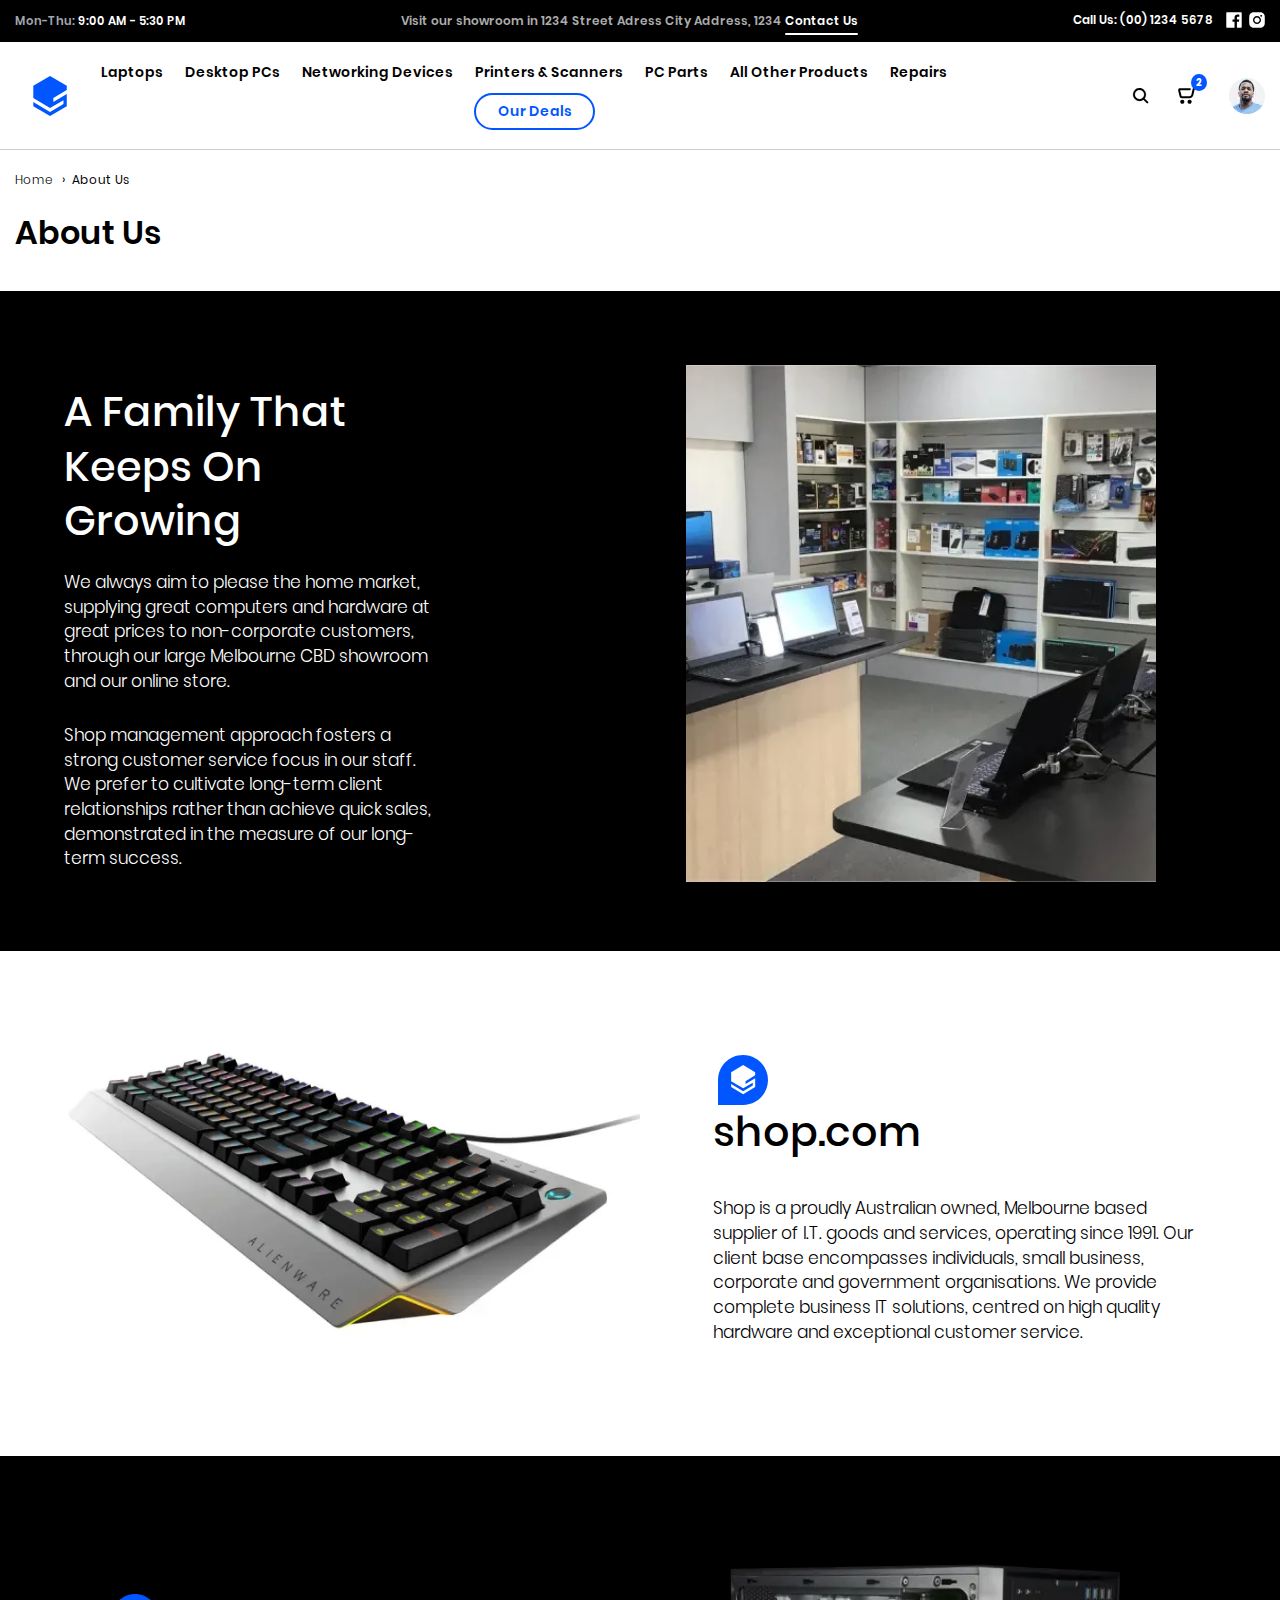
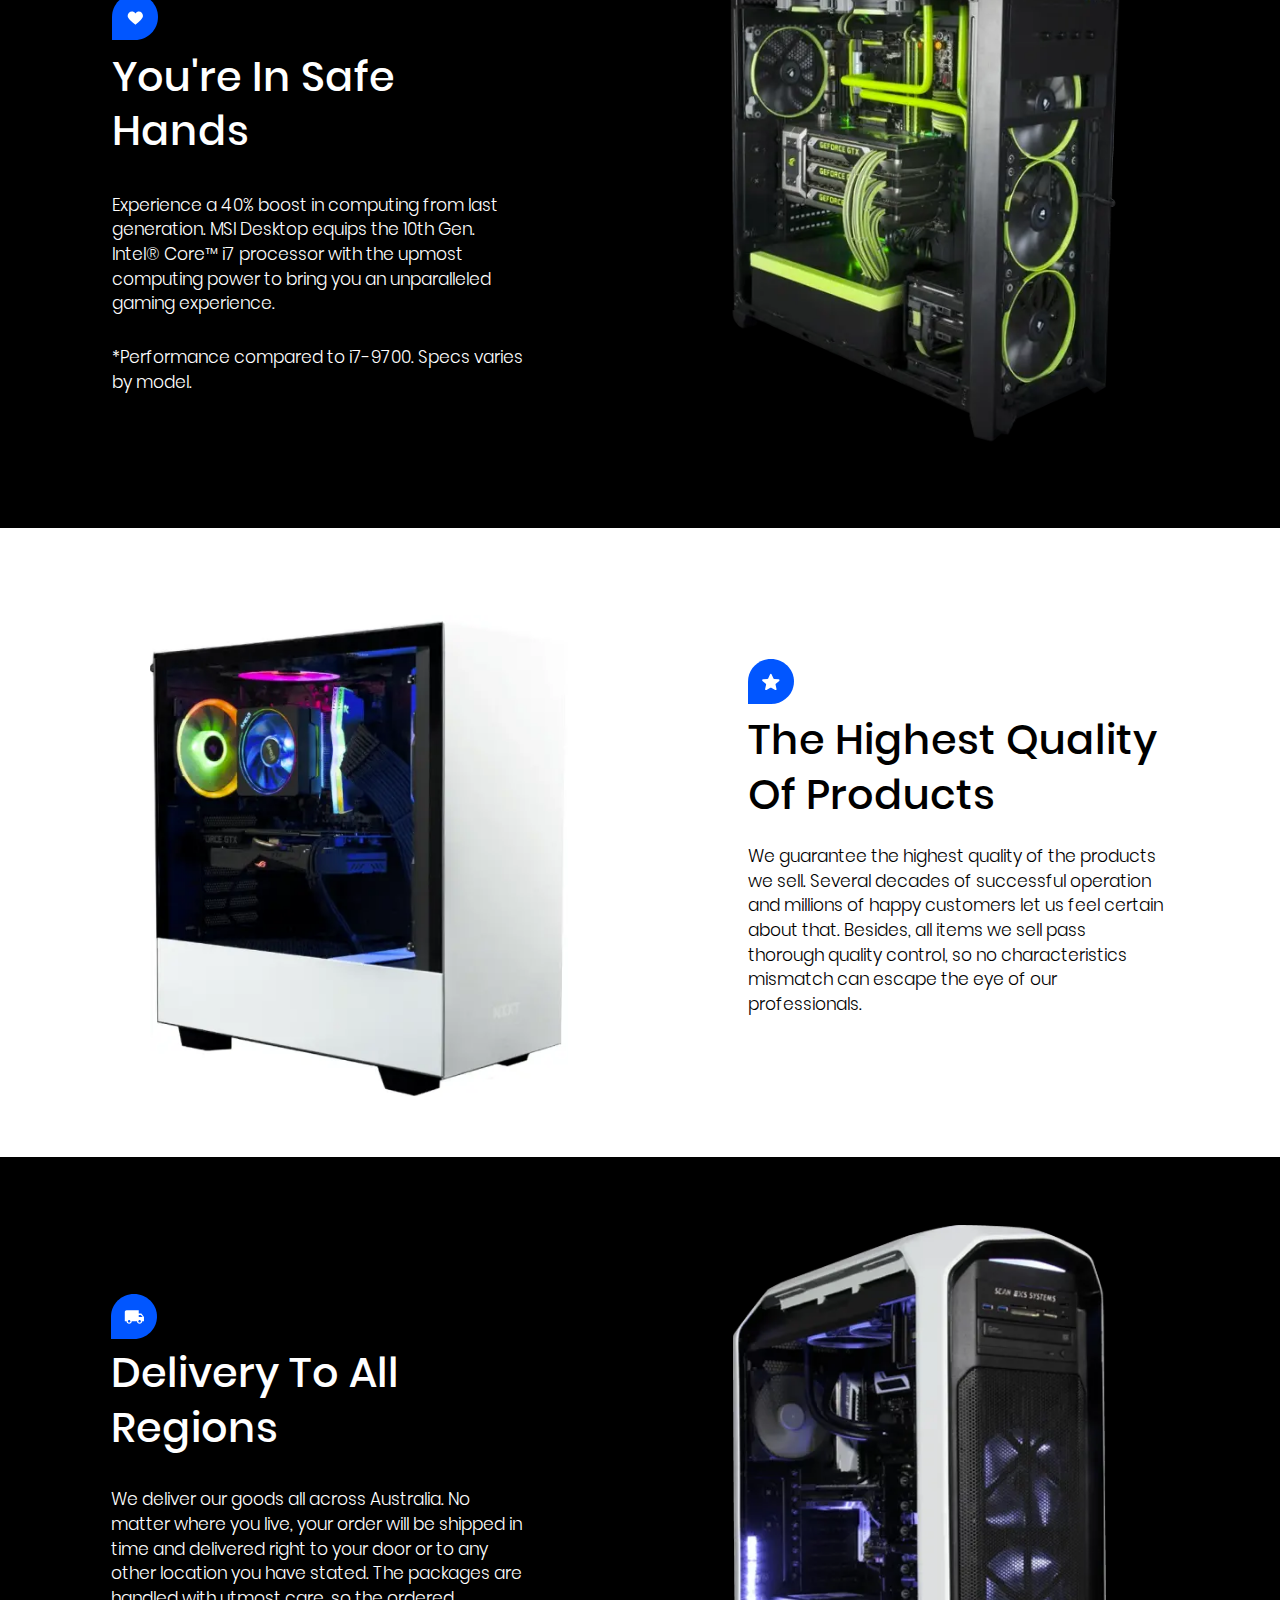
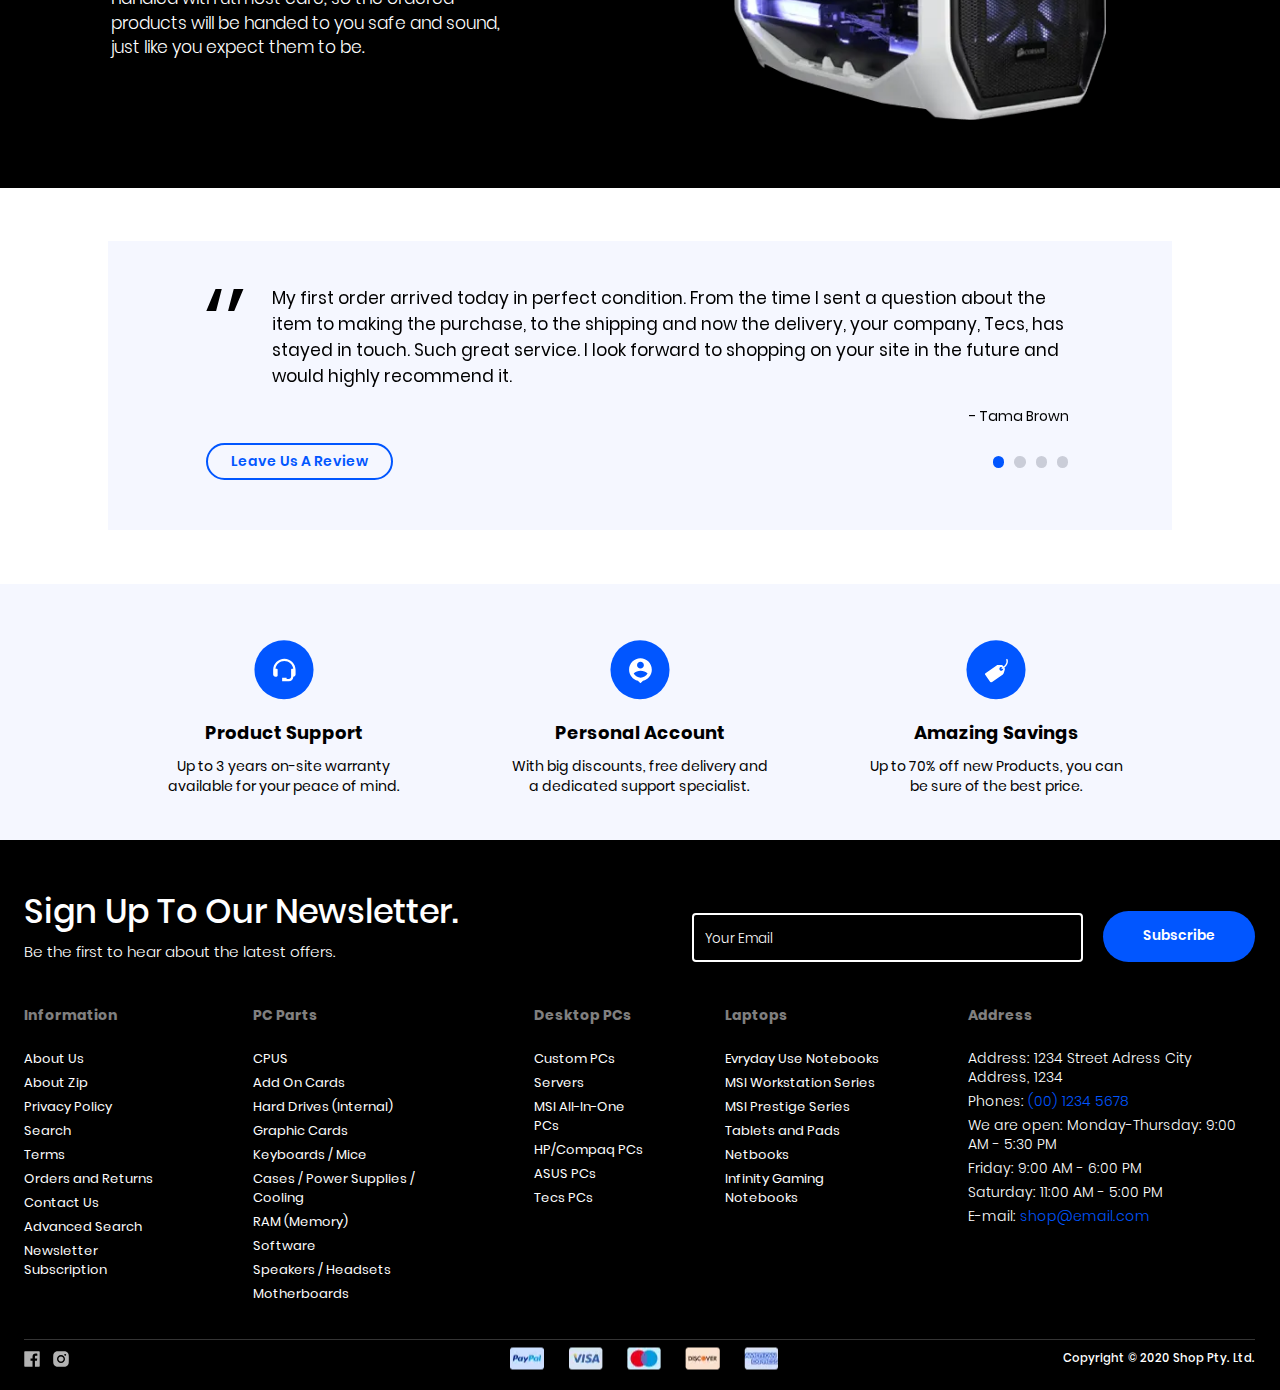
==== home.html @ ff30b376 "Add files via upload" ====
<!DOCTYPE html>
<html lang="ru">

<head>
	<title>Главная</title>
	<meta charset="UTF-8">
	<meta name="format-detection" content="telephone=no">
	<!-- <style>body{opacity: 0;}</style> -->
	<link rel="stylesheet" href="css/style.min.css?_v=20220208230610">
	<link rel="shortcut icon" href="favicon.ico">
	<!-- <meta name="robots" content="noindex, nofollow"> -->
	<meta name="viewport" content="width=device-width, initial-scale=1.0">
</head>

<body>
	<div class="wrapper">
		<header class="header">
			<div class="header__contacts-row row-contacts">
				<div class="row-contacts__container">
					<div class="row-contacts__logo-tablet">
						<a href="#" class="logo-icon-tablet"><img src="img/header/logo-tablet.svg" alt="logo"></a>
					</div>
					<div class="row-contacts__content">
						<div class="working-days-block">
							<div data-spollers class="spollers">
								<div class="spollers__item">
									<button type="button" data-spoller class="spollers__title"><span class="header-days">Mon-Thu:</span>
										9:00
										AM - 5:30 PM
									</button>
									<div class="spollers__body body-spoller">
										<div class="body-spoller__days days-spoller">
											<div class="days-spoller__icon">
												<img src="img/header/clock.svg" alt="clock">
											</div>
											<div class="days-spoller__body body-days">
												<div class="body-days__title">We are open:</div>
												<div class="body-days__text"><span class="spoller-days">Mon-Thu:</span>
													9:00 AM - 5:30 PM</div>
												<div class="body-days__text"><span class="spoller-days">Fr:</span>
													9:00 AM - 6:00 PM</div>
												<div class="body-days__text"><span class="spoller-days">Sat:</span>
													11:00 AM - 5:00 PM</div>
											</div>
										</div>
										<div class="body-spoller__address address-spoller">
											<div class="address-spoller__icon">
												<img src="img/header/pic-location.svg" alt="pic">
											</div>
											<div class="address-spoller__body">Address: 1234 Street Adress, City
												Address, 1234</div>
										</div>
										<div class="body-spoller__contacts contacts-spoller">
											<div class="contacts-spoller__phones">Phones: <a class="contacts-spoller__link" href="tel:(00) 1234
											5678">(00) 1234 5678</a></div>
											<div class="contacts-spoller__mail">E-mail: <a class="contacts-spoller__link" href="mailto:shop@email.com">shop@email.com</a></div>
										</div>
									</div>
								</div>
							</div>
						</div>
						<div class="address-block">
							<div class="address-block__content">
								Visit our showroom in 1234 Street Adress City Address, 1234 <a href="#" class="address-block__link">Contact Us</a>
							</div>
							<a href="#" class="address-block__tablet">Contact Us</a>
						</div>
						<div class="call-block">
							<div class="call-block__content">
								<div class="call-block__number">Call Us: <a href="tel:(00)
								1234 5678" class="call-block__link">(00)
										1234 5678</a></div>
								<div class="call-block__social header-social-icon">
									<div class="header-social-icon__facebook"><a class="header-social-icon__link" href="#"><img class="header-social-icon__icon" src="img/header/facebook.svg" alt="facebook"></a>
									</div>
									<div class="header-social-icon__instagram">
										<a class="header-social-icon__link" href="#"><img class="header-social-icon__icon" src="img/header/instagram.svg" alt="instagram">
										</a>
									</div>
								</div>
							</div>
						</div>
					</div>
				</div>
			</div>

			<!-- nav-row -->
			<div class="header__nav-row row-nav">
				<div class="row-nav__container">
					<div class="row-nav__logo-pc">
						<a href="#" class="logo-icon-pc"><img src="img/header/logo.svg" alt="logo"></a>
					</div>
					<div class="header__menu menu">
						<button type="button" class="menu__icon icon-menu"><span></span></button>
						<nav class="menu__body">
							<div class="menu__logo">
								<img src="img/header/logo-open-burger.svg" alt="logo open">
							</div>
							<ul class="menu__list">
								<li class="menu__item"><a href="#" class="menu__link">Laptops</a></li>
								<li class="menu__item"><a href="#" class="menu__link">Desktop PCs</a></li>
								<li class="menu__item"><a href="#" class="menu__link">Networking Devices</a></li>
								<li class="menu__item"><a href="#" class="menu__link">Printers & Scanners</a></li>
								<li class="menu__item"><a href="#" class="menu__link">PC Parts</a></li>
								<li class="menu__item"><a href="#" class="menu__link">All Other Products</a></li>
								<li class="menu__item"><a href="#" class="menu__link">Repairs</a></li>
								<li class="menu__item"><button class="burger-button">Our Deals</button></li>
							</ul>
						</nav>
					</div>
					<div class="row-nav__nav-block-pc">
						<ul class="row-nav__list">
							<li class="row-nav__item"><a href="#" class="row-nav__link">Laptops</a></li>
							<li class="row-nav__item"><a href="#" class="row-nav__link">Desktop PCs</a></li>
							<li class="row-nav__item"><a href="#" class="row-nav__link">Networking
									Devices</a></li>
							<li class="row-nav__item"><a href="#" class="row-nav__link">Printers &
									Scanners</a></li>
							<li class="row-nav__item"><a href="#" class="row-nav__link">PC Parts
								</a></li>
							<li class="row-nav__item"><a href="#" class="row-nav__link">All Other
									Products</a></li>
							<li class="row-nav__item"><a href="#" class="row-nav__link">Repairs</a></li>
							<li class="row-nav__item"><button class="row-nav__button">Our Deals</button></li>
						</ul>
					</div>
					<div class="row-nav__search-block header-search">
						<div class="header-search__field">
							<div class="header-search__wrapper">
								<input type="text" class="header-search__input" id="header-input" placeholder="Search here">
								<label for="header-input" class="header-search__icon">
									<img src="img/header/search-icon.svg" alt="search-icon">
								</label>
							</div>
						</div>
						<div class="header-search__basket basket">
							<a href="#" class="basket__image-pc">
								<img class="basket__icon-pc" src="img/header/basket-icon.svg" alt="basket">
								<div class="basket__round-pc">2</div>
							</a>
							<a href="#" class="basket__image-tablet">
								<img class="basket__icon-tablet" src="img/header/basket-icon-tablet.svg" alt="basket">
								<div class="basket__round-tablet">2</div>
							</a>
						</div>
						<div class="row-nav__avatar-pc">
							<a href="#"><picture><source srcset="img/header/avatar.webp"type="image/webp"><img src="img/header/avatar.png" alt="avatar"></picture></a>
						</div>
					</div>
					<div class="row-nav__avatar-tablet">
						<a href="#"><img src="img/header/avatar-tablet.svg" alt="avatar"></a>
					</div>
				</div>
			</div>
		</header>
		<div class="about-us">
			<div class="about-us__container">
				<div class="about-us__content">
					<div class="about-us__subtitle subtitle-about-us">
						<a href="#" class="subtitle-about-us__home">Home </a>
						<span class="subtitle-about-us__about">About Us</span>
					</div>
					<div class="about-us__title">About Us</div>
				</div>
			</div>
		</div>
		<div class="family">
			<div class="family__container">
				<div class="family__content">
					<div class="family__text-column text-family">
						<div class="text-family__wrapper">
							<div class="text-family__title title">A Family That Keeps On Growing</div>
							<div class="text-family__text text">We always aim to please the home
								market, supplying great computers and hardware at great prices to
								non-corporate customers, through our large Melbourne CBD showroom and our
								online store.</div>
							<div class="text-family__text text">Shop management approach fosters a
								strong customer service focus in our staff. We prefer to cultivate
								long-term client relationships rather than achieve quick sales,
								demonstrated in the measure of our long-term success.</div>
						</div>
					</div>
					<div class="family__picture-column picture-family">
						<div class="picture-family__wrapper">
							<div class="picture-family__image-ibg">
								<picture><source srcset="img/family/family-image.webp"type="image/webp"><img class="picture-family__img-pc" src="img/family/family-image.jpg" alt="image"></picture>
								<picture><source srcset="img/family/family-image_375.webp"type="image/webp"><img class="picture-family__img-mobile" src="img/family/family-image_375.jpg" alt="image 375"></picture>
							</div>
						</div>
					</div>
				</div>
			</div>
		</div>
		<div class="shop">
			<div class="shop__container">
				<div class="shop__content">
					<div class="shop__picture-column picture-shop">
						<div class="picture-shop__wrapper">
							<div class="picture-shop__image-ibg">
								<picture><source srcset="img/shop/keyboard-pc.webp"type="image/webp"><img class="picture-shop__img-pc" src="img/shop/keyboard-pc.jpg" alt="keyboard-pc"></picture>
							</div>
						</div>
					</div>
					<!-- shop text -->
					<div class="shop__text-column text-shop">
						<div class="text-shop__wrapper">
							<div class="text-shop__title-block title-block">
								<div class="text-shop__logo">
									<img class="text-shop__icon-logo-pc" src="img/shop/shop-logo-pc.svg" alt="logo-pc">
									<img class="text-shop__icon-logo-768" src="img/shop/shop-logo-768.svg" alt="logo-768">
									<img class="text-shop__icon-logo-375" src="img/shop/shop-logo-375.svg" alt="logo-375">
								</div>
								<div class="text-shop__title title">shop.com</div>
							</div>
							<div class="text-shop__text text">Shop is a proudly Australian owned,
								Melbourne based supplier of I.T. goods and services, operating since 1991.
								Our client base encompasses individuals, small business, corporate and
								government organisations. We provide complete business IT solutions,
								centred on high quality hardware and exceptional customer service.</div>
						</div>
					</div>
				</div>
			</div>
			<div class="hands">
				<div class="hands__container">
					<div class="hands__content">
						<div class="hands__text-column text-hands">
							<div class="text-hands__wrapper">
								<div class="text-hands__title-block title-block">
									<div class="text-hands__logo">
										<img src="img/hands/hands-logo-pc.svg" alt="logo pc">
									</div>
									<div class="text-hands__title title">
										You're In Safe Hands
									</div>
								</div>
								<div class="text-hands__text text">
									<p class="text-hands__item">Experience a 40% boost in computing from last
										generation. MSI Desktop equips the 10th Gen. Intel® Core™ i7 processor
										with the upmost computing
										power to bring you an unparalleled gaming experience.
									</p>
									<p class="text-hands__item">*Performance compared to
										i7-9700. Specs varies
										by model.</p>
								</div>
							</div>
						</div>
						<div class="hands__picture-column picture-hands">
							<div class="picture-hands__wrapper">
								<div class="picture-hands__image-ibg">
									<picture><source srcset="img/hands/hands-image-pc.webp"type="image/webp"><img src="img/hands/hands-image-pc.png" alt="PC"></picture>
								</div>
							</div>
						</div>
					</div>
				</div>
			</div>
			<div class="quality">
				<div class="quality__container">
					<div class="quality__content">
						<!-- quality picture -->
						<div class="quality__picture-column picture-quality">
							<div class="picture-quality__wrapper">
								<div class="picture-quality__image-ibg">
									<picture><source srcset="img/quality/quality-img.webp"type="image/webp"><img class="picture-quality__img-pc" src="img/quality/quality-img.png" alt="quality-pc"></picture>
								</div>
							</div>
						</div>
						<!-- quality text -->
						<div class="quality__text-column text-quality">
							<div class="text-quality__wrapper">
								<div class="text-quality__title-block title-block">
									<div class="text-quality__logo">
										<img src="img/quality/quality-logo.svg" alt="quality logo">
									</div>
									<div class="text-quality__title title">The Highest Quality of Products</div>
								</div>
								<div class="text-quality__text text">We guarantee the highest quality of
									the products we sell. Several decades of successful operation and millions
									of happy customers let us feel certain about that. Besides, all items we
									sell pass thorough quality control, so no characteristics mismatch can
									escape the eye of our professionals.</div>
							</div>
						</div>
					</div>
				</div>
				<div class="delivery">
					<div class="delivery__container">
						<div class="delivery__content">
							<div class="delivery__text-column text-delivery">
								<div class="text-delivery__wrapper">
									<div class="text-delivery__title-block title-block">
										<div class="text-delivery__logo">
											<img src="img/delivery/delivery-logo.svg" alt="delivery logo">
										</div>
										<div class="text-delivery__title title">
											Delivery to All Regions
										</div>
									</div>
									<div class="text-delivery__text text">
										<p class="text-delivery__item">We deliver our goods all across Australia.
											No matter where you live, your order will be shipped in time and
											delivered right to your door or to any other location you have stated.
											The packages are handled with utmost care, so the ordered products will
											be handed to you safe and sound, just like you expect them to be.
										</p>
									</div>
								</div>
							</div>
							<div class="delivery__picture-column picture-delivery">
								<div class="picture-delivery__wrapper">
									<div class="picture-delivery__image-ibg">
										<picture><source srcset="img/delivery/delivery-img.webp"type="image/webp"><img src="img/delivery/delivery-img.png" alt="delivery img"></picture>
									</div>
								</div>
							</div>
						</div>
					</div>
				</div>
				<div class="slider-block">
					<div class="slider-block__container">
						<div class="slider-block__content">
							<div class="slider-block__slider">
								<div class="slider-block__swiper">
									<div class="slider-block__slide slide-item">
										<div class="slide-item__text">My first order arrived
											today in perfect condition. From the time I sent a question about the
											item to making the purchase, to the shipping and now the delivery, your
											company, Tecs, has stayed in touch. Such great service. I look forward to
											shopping on your site in the future and would highly recommend it.</div>
										<div class="slide-item__author">- Tama Brown</div>
									</div>
									<div class="slider-block__slide slide-item">
										<div class="slide-item__text">My first order arrived
											today in perfect condition. From the time I sent a question about the
											item to making the purchase, to the shipping and now the delivery, your
											company, Tecs, has stayed in touch. Such great service. I look forward to
											shopping on your site in the future and would highly recommend it.</div>
										<div class="slide-item__author">- Tom Sawyer</div>
									</div>
									<div class="slider-block__slide slide-item">
										<div class="slide-item__text">My first order arrived
											today in perfect condition. From the time I sent a question about the
											item to making the purchase, to the shipping and now the delivery, your
											company, Tecs, has stayed in touch. Such great service. I look forward to
											shopping on your site in the future and would highly recommend it.</div>
										<div class="slide-item__author">- Arnold Schwarzenegger</div>
									</div>
									<div class="slider-block__slide slide-item">
										<div class="slide-item__text">My first order arrived
											today in perfect condition. From the time I sent a question about the
											item to making the purchase, to the shipping and now the delivery, your
											company, Tecs, has stayed in touch. Such great service. I look forward to
											shopping on your site in the future and would highly recommend it.</div>
										<div class="slide-item__author">- Thomas Angelo</div>
									</div>
								</div>
							</div>
							<div class="slider-block__footer footer-slider">
								<div class="footer-slider__button">
									<button class="footer-slider__link">Leave Us A Review</button>
								</div>
								<div class="footer-slider__navigation navigation-slider"></div>
							</div>
						</div>
					</div>
				</div>
				<div class="services">
					<div class="services__container">
						<div class="services__wrapper">
							<div class="services__content card-services">
								<div class="card-services__item item-card">
									<div class="item-card__icon icon-card">
										<img class="icon-card__item" src="img/services/support.svg" alt="Support Icon">
									</div>
									<div class="item-card__title">Product Support</div>
									<div class="item-card__text">Up to 3 years on-site warranty available for
										your peace of mind.</div>
								</div>
								<div class="card-services__item item-card">
									<div class="item-card__icon icon-card">
										<img class="icon-card__item" src="img/services/account.svg" alt="Account Icon">
									</div>
									<div class="item-card__title">Personal Account</div>
									<div class="item-card__text">With big discounts, free delivery and a
										dedicated support specialist.</div>
								</div>
								<div class="card-services__item item-card">
									<div class="item-card__icon icon-card">
										<img class="icon-card__item" src="img/services/saving.svg" alt="Saving Icon">
									</div>
									<div class="item-card__title">Amazing Savings</div>
									<div class="item-card__text">Up to 70% off new Products, you can be sure of
										the best price.</div>
								</div>
							</div>
						</div>
					</div>
				</div>
				<main class="page">
				</main>
				<footer class="footer">
					<div class="footer__container">
						<div class="footer__content">

							<!-- footer-title -->
							<div class="footer__title-row title-footer">
								<div class="title-footer__title title-item">
									<div class="title-item__title">Sign Up To Our Newsletter.</div>
									<div class="title-item__subtitle">Be the first to hear about the latest
										offers.</div>
								</div>
								<div class="title-footer__subscribe subscribe-field">
									<div class="subscribe-field__input input-field">
										<input type="email" placeholder="Your Email" required class="input-field__item">
									</div>
									<div class="subscribe-field__button button-field">
										<button class="button-field__item" type="submit">Subscribe</button>
									</div>
								</div>
							</div>

							<!-- footer-menu -->
							<div class="footer__menu-row row-menu">
								<div class="row-menu__desctop">
									<div class="row-menu__item item-menu-footer">
										<div class="item-menu-footer__title">Information</div>
										<div class="item-menu-footer__list footer-menu">
											<ul class="footer-menu__list">
												<li class="footer-menu__item"><a href="#" class="footer-menu__link">About
														Us</a></li>
												<li class="footer-menu__item"><a href="#" class="footer-menu__link">About
														Zip</a></li>
												<li class="footer-menu__item"><a href="#" class="footer-menu__link">Privacy
														Policy</a></li>
												<li class="footer-menu__item"><a href="#" class="footer-menu__link">Search</a></li>
												<li class="footer-menu__item"><a href="#" class="footer-menu__link">Terms</a></li>
												<li class="footer-menu__item"><a href="#" class="footer-menu__link">Orders
														and Returns</a></li>
												<li class="footer-menu__item"><a href="#" class="footer-menu__link">Contact
														Us</a></li>
												<li class="footer-menu__item"><a href="#" class="footer-menu__link">Advanced
														Search</a></li>
												<li class="footer-menu__item"><a href="#" class="footer-menu__link">Newsletter
														Subscription</a></li>
											</ul>
										</div>
									</div>
								</div>

								<div class="row-menu__desctop">
									<div class="row-menu__item item-menu-footer">
										<div class="item-menu-footer__title">PC Parts</div>
										<div class="item-menu-footer__list footer-menu">
											<ul class="footer-menu__list">
												<li class="footer-menu__item"><a href="#" class="footer-menu__link">CPUS</a></li>
												<li class="footer-menu__item"><a href="#" class="footer-menu__link">Add
														On Cards</a></li>
												<li class="footer-menu__item"><a href="#" class="footer-menu__link">Hard
														Drives (Internal)
													</a></li>
												<li class="footer-menu__item"><a href="#" class="footer-menu__link">Graphic
														Cards</a></li>
												<li class="footer-menu__item"><a href="#" class="footer-menu__link">Keyboards
														/ Mice</a></li>
												<li class="footer-menu__item"><a href="#" class="footer-menu__link">Cases
														/ Power Supplies / Cooling</a></li>
												<li class="footer-menu__item"><a href="#" class="footer-menu__link">RAM
														(Memory)
													</a></li>
												<li class="footer-menu__item"><a href="#" class="footer-menu__link">Software</a></li>
												<li class="footer-menu__item"><a href="#" class="footer-menu__link">Speakers
														/ Headsets</a></li>
												<li class="footer-menu__item"><a href="#" class="footer-menu__link">Motherboards</a></li>
											</ul>
										</div>
									</div>
								</div>

								<div class="row-menu__desctop">
									<div class="row-menu__item item-menu-footer">
										<div class="item-menu-footer__title">Desktop PCs</div>
										<div class="item-menu-footer__list footer-menu">
											<ul class="footer-menu__list">
												<li class="footer-menu__item"><a href="#" class="footer-menu__link">Custom
														PCs</a></li>
												<li class="footer-menu__item"><a href="#" class="footer-menu__link">Servers</a></li>
												<li class="footer-menu__item"><a href="#" class="footer-menu__link">MSI
														All-In-One PCs
													</a></li>
												<li class="footer-menu__item"><a href="#" class="footer-menu__link">HP/Compaq
														PCs
													</a></li>
												<li class="footer-menu__item"><a href="#" class="footer-menu__link">ASUS
														PCs
													</a></li>
												<li class="footer-menu__item"><a href="#" class="footer-menu__link">Tecs
														PCs</a></li>
											</ul>
										</div>
									</div>
								</div>

								<div class="row-menu__desctop">
									<div class="row-menu__item item-menu-footer">
										<div class="item-menu-footer__title">Laptops
										</div>
										<div class="item-menu-footer__list footer-menu">
											<ul class="footer-menu__list">
												<li class="footer-menu__item"><a href="#" class="footer-menu__link">Evryday
														Use Notebooks
													</a></li>
												<li class="footer-menu__item"><a href="#" class="footer-menu__link">MSI
														Workstation Series
													</a></li>
												<li class="footer-menu__item"><a href="#" class="footer-menu__link">MSI
														Prestige Series
													</a></li>
												<li class="footer-menu__item"><a href="#" class="footer-menu__link">Tablets
														and Pads</a></li>
												<li class="footer-menu__item"><a href="#" class="footer-menu__link">Netbooks</a></li>
												<li class="footer-menu__item"><a href="#" class="footer-menu__link">Infinity
														Gaming Notebooks</a></li>
											</ul>
										</div>
									</div>
								</div>

								<div class="row-menu__desctop">
									<div class="row-menu__item item-menu-footer">
										<div class="item-menu-footer__title">Address</div>
										<div class="item-menu-footer__list footer-menu">
											<ul class="footer-menu__list">
												<li class="footer-menu__item">Address: 1234 Street Adress City Address,
													1234</li>
												<li class="footer-menu__item">Phones: <a class="footer-menu__link-number" href="tel:(00) 1234 5678">(00)
														1234 5678</a></li>
												<li class="footer-menu__item">We are open: Monday-Thursday: 9:00 AM -
													5:30 PM</li>
												<li class="footer-menu__item">Friday: 9:00 AM - 6:00 PM</li>
												<li class="footer-menu__item">Saturday: 11:00 AM - 5:00 PM</li>
												<li class="footer-menu__item">E-mail: <a class="footer-menu__link-number" href="mailto:shop@email.com">shop@email.com</a></li>
											</ul>
										</div>
									</div>
								</div>
							</div>

							<div class="row-menu__mobile">
								<div class="acordeon">
									<div class="acordeon__item body-acordeon">
										<div class="body-acordeon__trigger">Information</div>
										<div class="body-acordeon__content content-acordeon">
											<ul class="content-acordeon__list">
												<li class="content-acordeon__item"><a href="#" class="content-acordeon__link">About Us</a></li>
												<li class="content-acordeon__item"><a href="#" class="content-acordeon__link">About Zip</a></li>
												<li class="content-acordeon__item"><a href="#" class="content-acordeon__link">Privacy Policy</a></li>
												<li class="content-acordeon__item"><a href="#" class="content-acordeon__link">Search</a></li>
												<li class="content-acordeon__item"><a href="#" class="content-acordeon__link">Terms</a></li>
												<li class="content-acordeon__item"><a href="#" class="content-acordeon__link">Orders and Returns</a></li>
												<li class="content-acordeon__item"><a href="#" class="content-acordeon__link">Contact Us</a></li>
												<li class="content-acordeon__item"><a href="#" class="content-acordeon__link">Advanced Search</a></li>
												<li class="content-acordeon__item"><a href="#" class="content-acordeon__link">Newsletter Subscription</a></li>
											</ul>
										</div>
									</div>
								</div>
							</div>

							<div class="row-menu__mobile">
								<div class="acordeon">
									<div class="acordeon__item body-acordeon">
										<div class="body-acordeon__trigger">PC Parts</div>
										<div class="body-acordeon__content content-acordeon">
											<ul class="content-acordeon__list">
												<li class="content-acordeon__item"><a href="#" class="content-acordeon__link">CPUS</a></li>
												<li class="content-acordeon__item"><a href="#" class="content-acordeon__link">Add On Cards</a></li>
												<li class="content-acordeon__item"><a href="#" class="content-acordeon__link">Hard Drives (Internal)</a></li>
												<li class="content-acordeon__item"><a href="#" class="content-acordeon__link">Graphic Cards</a></li>
												<li class="content-acordeon__item"><a href="#" class="content-acordeon__link">Keyboards / Mice</a></li>
												<li class="content-acordeon__item"><a href="#" class="content-acordeon__link">Cases / Power Supplies / Cooling</a></li>
												<li class="content-acordeon__item"><a href="#" class="content-acordeon__link">RAM (Memory)</a></li>
												<li class="content-acordeon__item"><a href="#" class="content-acordeon__link">Software</a></li>
												<li class="content-acordeon__item"><a href="#" class="content-acordeon__link">Speakers / Headsets</a></li>
												<li class="content-acordeon__item"><a href="#" class="content-acordeon__link">Motherboards</a></li>
											</ul>
										</div>
									</div>
								</div>
							</div>

							<div class="row-menu__mobile">
								<div class="acordeon">
									<div class="acordeon__item body-acordeon">
										<div class="body-acordeon__trigger">Desktop PCs</div>
										<div class="body-acordeon__content content-acordeon">
											<ul class="content-acordeon__list">
												<li class="content-acordeon__item"><a href="#" class="content-acordeon__link">Custom
														PCs</a></li>
												<li class="content-acordeon__item"><a href="#" class="content-acordeon__link">Servers</a></li>
												<li class="content-acordeon__item"><a href="#" class="content-acordeon__link">MSI
														All-In-One PCs</a></li>
												<li class="content-acordeon__item"><a href="#" class="content-acordeon__link">HP/Compaq
														PCs</a></li>
												<li class="content-acordeon__item"><a href="#" class="content-acordeon__link">ASUS
														PCs</a></li>
												<li class="content-acordeon__item"><a href="#" class="content-acordeon__link">Tecs
														PCs</a></li>
											</ul>
										</div>
									</div>
								</div>
							</div>

							<div class="row-menu__mobile">
								<div class="acordeon">
									<div class="acordeon__item body-acordeon">
										<div class="body-acordeon__trigger">Laptops</div>
										<div class="body-acordeon__content content-acordeon">
											<ul class="content-acordeon__list">
												<li class="content-acordeon__item"><a href="#" class="content-acordeon__link">Evryday
														Use Notebooks</a></li>
												<li class="content-acordeon__item"><a href="#" class="content-acordeon__link">MSI Workstation Series
													</a></li>
												<li class="content-acordeon__item"><a href="#" class="content-acordeon__link">MSI Prestige Series</a></li>
												<li class="content-acordeon__item"><a href="#" class="content-acordeon__link">Tablets and Pads</a></li>
												<li class="content-acordeon__item"><a href="#" class="content-acordeon__link">Netbooks</a></li>
												<li class="content-acordeon__item"><a href="#" class="content-acordeon__link">Infinity Gaming Notebooks</a></li>
											</ul>
										</div>
									</div>
								</div>
							</div>

							<div class="row-menu__mobile">
								<div class="acordeon">
									<div class="acordeon__item body-acordeon">
										<div class="body-acordeon__trigger">Address</div>
										<div class="body-acordeon__content content-acordeon">
											<ul class="content-acordeon__list">
												<li class="content-acordeon__item">Address: 1234 Street Adress City
													Address,
													1234</li>
												<li class="content-acordeon__item">Phones: <a class="content-acordeon__link-number" href="tel:(00) 1234 5678">(00)
														1234 5678</a></li>
												<li class="content-acordeon__item">We are open: Monday-Thursday: 9:00
													AM
													-
													5:30 PM</li>
												<li class="content-acordeon__item">Friday: 9:00 AM - 6:00 PM</li>
												<li class="content-acordeon__item">Saturday: 11:00 AM - 5:00 PM</li>
												<li class="content-acordeon__item">E-mail: <a class="content-acordeon__link-number" href="mailto:shop@email.com">shop@email.com</a></li>
											</ul>
										</div>
									</div>
								</div>
							</div>

							<!-- footer-cards -->
							<div class="footer__cards-row row-cards">
								<div class="row-cards__social social-icon">
									<a href="#"><img class="social-icon__image" src="img/footer/facebook.svg" alt="facebook"></a>
									<a href="#"><img class="social-icon__image" src="img/footer/instagram.svg" alt="instagram"></a>
								</div>
								<div class="row-cards__cards cards-icon">
									<a href="#" class="cards-icon__link"><picture><source srcset="img/footer/paypal.webp"type="image/webp"><img class="cards-icon__image" src="img/footer/paypal.png" alt="Paypal"></picture></a>
									<a href="#" class="cards-icon__link"><picture><source srcset="img/footer/visa.webp"type="image/webp"><img class="cards-icon__image" src="img/footer/visa.png" alt="Visa"></picture></a>
									<a href="#" class="cards-icon__link"><picture><source srcset="img/footer/maestro.webp"type="image/webp"><img class="cards-icon__image" src="img/footer/maestro.png" alt="Maestro"></picture></a>
									<a href="#" class="cards-icon__link"><picture><source srcset="img/footer/discover.webp"type="image/webp"><img class="cards-icon__image" src="img/footer/discover.png" alt="Discover"></picture></a>
									<a href="#" class="cards-icon__link"><picture><source srcset="img/footer/american-express.webp"type="image/webp"><img class="cards-icon__image" src="img/footer/american-express.png" alt="American Express"></picture></a>
								</div>
								<div class="row-cards__copyright">Copyright © 2020 Shop Pty. Ltd.</div>
							</div>
						</div>
					</div>
				</footer>
			</div>
			<!-- 
<div id="popup" aria-hidden="true" class="popup">
	<div class="popup__wrapper">
		<div class="popup__content">
			<button data-close type="button" class="popup__close">Закрыть</button>
			<div class="popup__text">
			</div>
		</div>
	</div>
</div>
 -->

			<script src="js/app.min.js?_v=20220208230610"></script>
</body>

</html>
---- css/style.min.css ----
@charset "UTF-8";@font-face{font-family:brackets;font-display:swap;src:url(../fonts/brackets.woff2) format("woff2"),url(../fonts/brackets.woff) format("woff");font-weight:400;font-style:normal}@font-face{font-family:Poppins;font-display:swap;src:url(../fonts/Poppins-Black.woff2) format("woff2"),url(../fonts/Poppins-Black.woff) format("woff");font-weight:900;font-style:normal}@font-face{font-family:Poppins;font-display:swap;src:url(../fonts/Poppins-Bold.woff2) format("woff2"),url(../fonts/Poppins-Bold.woff) format("woff");font-weight:700;font-style:normal}@font-face{font-family:Poppins;font-display:swap;src:url(../fonts/Poppins-ExtraBold.woff2) format("woff2"),url(../fonts/Poppins-ExtraBold.woff) format("woff");font-weight:800;font-style:normal}@font-face{font-family:Poppins;font-display:swap;src:url(../fonts/Poppins-Light.woff2) format("woff2"),url(../fonts/Poppins-Light.woff) format("woff");font-weight:300;font-style:normal}@font-face{font-family:Poppins;font-display:swap;src:url(../fonts/Poppins-Medium.woff2) format("woff2"),url(../fonts/Poppins-Medium.woff) format("woff");font-weight:500;font-style:normal}@font-face{font-family:Poppins;font-display:swap;src:url(../fonts/Poppins-Regular.woff2) format("woff2"),url(../fonts/Poppins-Regular.woff) format("woff");font-weight:400;font-style:normal}@font-face{font-family:Poppins;font-display:swap;src:url(../fonts/Poppins-SemiBold.woff2) format("woff2"),url(../fonts/Poppins-SemiBold.woff) format("woff");font-weight:600;font-style:normal}[class*=_icon-]:before{font-family:icons;font-style:normal;font-weight:400;font-variant:normal;text-transform:none;line-height:1;-webkit-font-smoothing:antialiased;-moz-osx-font-smoothing:grayscale}[class*=_icon-]:before{display:block}._icon-brackets-slider:before{content:"\e900"}*{padding:0;margin:0;border:0}*,:after,:before{-webkit-box-sizing:border-box;box-sizing:border-box}body,html{height:100%;min-width:310px}body{color:#000;line-height:1;font-family:Poppins;font-size:1rem;-ms-text-size-adjust:100%;-moz-text-size-adjust:100%;-webkit-text-size-adjust:100%;-webkit-font-smoothing:antialiased;-moz-osx-font-smoothing:grayscale}button,input,textarea{font-family:Poppins;font-size:inherit}button{cursor:pointer;color:inherit;background-color:inherit}a{color:inherit}a:link,a:visited{text-decoration:none}a:hover{text-decoration:none}ul li{list-style:none}img{vertical-align:top}h1,h2,h3,h4,h5,h6{font-weight:inherit;font-size:inherit}.lock body{overflow:hidden;-ms-touch-action:none;touch-action:none}.wrapper{min-height:100%;display:-webkit-box;display:-ms-flexbox;display:flex;-webkit-box-orient:vertical;-webkit-box-direction:normal;-ms-flex-direction:column;flex-direction:column;overflow:hidden}.wrapper>main{-webkit-box-flex:1;-ms-flex:1 1 auto;flex:1 1 auto}.wrapper>*{min-width:0}[class*=__container]{max-width:89.0625rem;-webkit-box-sizing:border-box;box-sizing:border-box;margin:0 auto;padding:0 .9375rem}[class*=-ibg]{position:relative}[class*=-ibg] img{position:absolute;width:100%;height:100%;top:0;left:0;-o-object-fit:cover;object-fit:cover}[class*=-ibg_contain] img{-o-object-fit:contain;object-fit:contain}.title-block{display:-webkit-box;display:-ms-flexbox;display:flex;-webkit-box-orient:vertical;-webkit-box-direction:normal;-ms-flex-direction:column;flex-direction:column}.header__contacts-row{background-color:#000;color:#fff;padding:12px 0}.row-contacts__container{position:relative}.row-contacts__content{display:-webkit-box;display:-ms-flexbox;display:flex;-webkit-box-pack:justify;-ms-flex-pack:justify;justify-content:space-between;-webkit-box-align:center;-ms-flex-align:center;align-items:center;position:relative}.row-contacts__logo-tablet{display:none}.logo-icon-tablet{-webkit-transition:all .3s ease 0s;-o-transition:all .3s ease 0s;transition:all .3s ease 0s}.logo-icon-tablet:hover{-webkit-transform:scale(1.3);-ms-transform:scale(1.3);transform:scale(1.3)}.working-days-block{position:relative}.spollers__item{position:relative}.spollers__title{position:relative;font-weight:600;line-height:1.5;-webkit-transition:all .3s ease 0s;-o-transition:all .3s ease 0s;transition:all .3s ease 0s}.spollers__title:hover{color:#2f73fc}.spollers__title::after{content:"";position:absolute;background:url(img/header/header-arrow-more.svg) 7px 60% no-repeat;width:16px;height:15px;-webkit-transition:.3s ease 0s;-o-transition:.3s ease 0s;transition:.3s ease 0s}.spollers__title._spoller-active::after{-webkit-transform:translate(0,3px) rotateX(180deg);transform:translate(0,3px) rotateX(180deg)}.spollers__body{position:absolute;background-color:#fff;color:#000;min-width:262px;border:1px solid #cacdd8;z-index:6}.header-days{color:#a2a6b0}.body-spoller__days{display:-webkit-box;display:-ms-flexbox;display:flex;-webkit-column-gap:7px;-moz-column-gap:7px;column-gap:7px;padding:10px 24px 16px 8px;border-bottom:1px solid #cacdd8}.body-spoller__address{display:-webkit-box;display:-ms-flexbox;display:flex;-webkit-column-gap:7px;-moz-column-gap:7px;column-gap:7px;padding:10px 23px 10px 10px;border-bottom:1px solid #cacdd8}.body-spoller__contacts{font-size:14px;font-weight:300;line-height:1.35;color:#000;padding:11px 30px 17px 20px}.body-spoller__contacts :not(:last-child){margin-bottom:4px}.days-spoller__icon{padding:5px 5px 0 5px}.body-days__title{font-size:12px;font-weight:400;line-height:1.42;color:#000}.body-days__text{font-size:13px;font-weight:600;line-height:1.54}.spoller-days{color:#a2a6b0}.address-spoller__icon{padding:5px 5px 0 5px}.address-spoller__body{font-size:13px;font-weight:400;line-height:1.4;color:#000}.contacts-spoller__link{font-size:14px;font-weight:300;line-height:1.35;color:#0156ff}.address-block{display:-webkit-box;display:-ms-flexbox;display:flex}.address-block__content{font-size:12px;font-weight:600;line-height:1.5;color:#acacac}.address-block__link{position:relative;color:#fff;-webkit-transition:all .3s ease 0s;-o-transition:all .3s ease 0s;transition:all .3s ease 0s;padding-bottom:6px}.address-block__link::after{content:"";position:absolute;width:100%;height:2px;border-radius:1px;bottom:0;left:0;background-color:#fff}.address-block__link:hover{color:#6b9cfd}.address-block__link:hover::after{background-color:#6b9cfd}.address-block__tablet{position:relative;color:#fff;-webkit-transition:all .3s ease 0s;-o-transition:all .3s ease 0s;transition:all .3s ease 0s;padding-bottom:6px;font-size:12px;font-weight:600;line-height:1.5}.address-block__tablet::after{content:"";position:absolute;width:100%;height:2px;border-radius:1px;bottom:0;left:0;background-color:#fff}.address-block__tablet:hover{color:#0156ff}.address-block__tablet:hover::after{background-color:#0156ff}.call-block{display:-webkit-box;display:-ms-flexbox;display:flex}.call-block__content{display:-webkit-box;display:-ms-flexbox;display:flex}.call-block__number{font-weight:600;line-height:1.5}.call-block__link{font-weight:600;line-height:1.5;-webkit-transition:all .3s ease 0s;-o-transition:all .3s ease 0s;transition:all .3s ease 0s}.call-block__link:hover{color:#0156ff;text-decoration:underline}.call-block__social{display:-webkit-box;display:-ms-flexbox;display:flex}.header-social-icon__facebook{-webkit-transition:all .3s ease 0s;-o-transition:all .3s ease 0s;transition:all .3s ease 0s}.header-social-icon__facebook:hover .header-social-icon__link .header-social-icon__icon{-webkit-transform:scale(1.5);-ms-transform:scale(1.5);transform:scale(1.5)}.header-social-icon__link{-webkit-transition:all .3s ease 0s;-o-transition:all .3s ease 0s;transition:all .3s ease 0s}.header-social-icon__icon{-webkit-transition:all .3s ease 0s;-o-transition:all .3s ease 0s;transition:all .3s ease 0s}.header-social-icon__instagram:hover .header-social-icon__link .header-social-icon__icon{-webkit-transform:scale(1.5);-ms-transform:scale(1.5);transform:scale(1.5)}.row-nav__container{display:-webkit-box;display:-ms-flexbox;display:flex;-webkit-box-align:center;-ms-flex-align:center;align-items:center;-webkit-box-pack:justify;-ms-flex-pack:justify;justify-content:space-between}.row-nav__logo-pc{-webkit-transition:all .3s ease 0s;-o-transition:all .3s ease 0s;transition:all .3s ease 0s;margin-left:18px}.row-nav__logo-pc:hover{-webkit-transform:scale(1.3);-ms-transform:scale(1.3);transform:scale(1.3)}.row-nav__list{display:-webkit-box;display:-ms-flexbox;display:flex;-webkit-box-align:center;-ms-flex-align:center;align-items:center;-ms-flex-wrap:wrap;flex-wrap:wrap}.row-nav__link{font-size:14px;font-weight:600;line-height:1.5;-webkit-transition:all .3s ease 0s;-o-transition:all .3s ease 0s;transition:all .3s ease 0s}.row-nav__link:hover{color:#0156ff;text-decoration:underline}.row-nav__button{display:-webkit-box;display:-ms-flexbox;display:flex;-webkit-box-pack:center;-ms-flex-pack:center;justify-content:center;-webkit-box-align:center;-ms-flex-align:center;align-items:center;text-align:center;font-size:14px;font-weight:600;line-height:1.5;background-color:#fff;color:#0156ff;border:2px solid #0156ff;border-radius:50px;min-width:121px;max-height:37px;padding:6px 0;-webkit-transition:all .3s ease 0s;-o-transition:all .3s ease 0s;transition:all .3s ease 0s}.row-nav__button:hover{color:#fff;background-color:#0156ff}.row-nav__search-block{display:-webkit-box;display:-ms-flexbox;display:flex;-webkit-box-pack:justify;-ms-flex-pack:justify;justify-content:space-between}.row-nav__avatar-pc{border-radius:50%;-webkit-transition:all .3s ease 0s;-o-transition:all .3s ease 0s;transition:all .3s ease 0s}.row-nav__avatar-pc:hover{-webkit-box-shadow:0 0 11px 0 rgba(0,0,0,.64);box-shadow:0 0 11px 0 rgba(0,0,0,.64)}.row-nav__avatar-tablet{-webkit-transition:all .3s ease 0s;-o-transition:all .3s ease 0s;transition:all .3s ease 0s;border-radius:50%}.row-nav__avatar-tablet:hover{-webkit-box-shadow:0 0 11px 0 rgba(253,252,252,.89);box-shadow:0 0 11px 0 rgba(253,252,252,.89)}.header__nav-row{border-bottom:1px solid #cacdd8}.header__menu{display:-webkit-box;display:-ms-flexbox;display:flex;-webkit-box-orient:vertical;-webkit-box-direction:normal;-ms-flex-direction:column;flex-direction:column;-webkit-transition:all .3s ease 0s;-o-transition:all .3s ease 0s;transition:all .3s ease 0s}.menu__body{overflow:auto;z-index:5}.menu__logo{padding:0 6px 18px 6px;border-bottom:1px solid #cacdd8}.menu__list{display:-webkit-box;display:-ms-flexbox;display:flex;-webkit-box-orient:vertical;-webkit-box-direction:normal;-ms-flex-direction:column;flex-direction:column;padding:12px 9px;overflow:auto}.menu__item{position:relative;-webkit-transition:all .3s ease 0s;-o-transition:all .3s ease 0s;transition:all .3s ease 0s;padding:0 10px}.menu__item:not(:last-child):hover{background-color:#cacdd8a2}.menu__item:not(:last-child):after{content:"";position:absolute;top:40%;right:10px;width:6px;height:8px;background:url(../img/header/burger-in-arrow.svg) 0 0 no-repeat}.menu__link{-webkit-transition:all .3s ease 0s;-o-transition:all .3s ease 0s;transition:all .3s ease 0s;font-size:18px;font-weight:400;line-height:2.61;display:block}.burger-button{display:-webkit-box;display:-ms-flexbox;display:flex;-webkit-box-pack:center;-ms-flex-pack:center;justify-content:center;-webkit-box-align:center;-ms-flex-align:center;align-items:center;text-align:center;font-size:13px;font-weight:600;line-height:1.54;text-align:center;text-transform:capitalize;padding:5.5px 49px;color:#0156ff;border:2px solid #0156ff;border-radius:50px;-webkit-transition:all .3s ease 0s;-o-transition:all .3s ease 0s;transition:all .3s ease 0s;margin:10px auto 70px}.burger-button:hover{color:#fff;background-color:#0156ff}.header-search__field{display:-webkit-box;display:-ms-flexbox;display:flex;-webkit-box-pack:justify;-ms-flex-pack:justify;justify-content:space-between;-webkit-box-align:center;-ms-flex-align:center;align-items:center;-webkit-column-gap:5px;-moz-column-gap:5px;column-gap:5px}.header-search__field:first-child{margin-right:28px}.header-search__field:focus{outline:0}.header-search__wrapper{display:-webkit-box;display:-ms-flexbox;display:flex;-webkit-box-flex:1;-ms-flex:1 1 auto;flex:1 1 auto}.header-search__input{outline:0;-webkit-transition:all .3s ease 0s;-o-transition:all .3s ease 0s;transition:all .3s ease 0s}.header-search__icon{cursor:pointer}.header-search__basket{display:-webkit-box;display:-ms-flexbox;display:flex;-webkit-box-align:center;-ms-flex-align:center;align-items:center;margin-right:31px}.basket__image-pc{position:relative;padding:1px}.basket__image-pc:hover .basket__round-pc{-webkit-transform:scale(1.2);-ms-transform:scale(1.2);transform:scale(1.2)}.basket__round-pc{-webkit-transition:all .3s ease 0s;-o-transition:all .3s ease 0s;transition:all .3s ease 0s;position:absolute;top:-12px;left:14px;min-width:16px;min-height:16px;display:-webkit-box;display:-ms-flexbox;display:flex;-webkit-box-pack:center;-ms-flex-pack:center;justify-content:center;-webkit-box-align:center;-ms-flex-align:center;align-items:center;text-align:center;color:#fff;background-color:#0156ff;border-radius:50%;padding:1px;font-size:10px;font-weight:700;line-height:1.5}.basket__image-tablet{position:relative;-webkit-transition:all .3s ease 0s;-o-transition:all .3s ease 0s;transition:all .3s ease 0s}.basket__image-tablet:hover .basket__round-tablet{-webkit-transform:scale(1.2);-ms-transform:scale(1.2);transform:scale(1.2);color:#8a0fc4}.basket__round-tablet{position:absolute;bottom:14px;left:15px;display:-webkit-box;display:-ms-flexbox;display:flex;padding:2px;-webkit-box-pack:center;-ms-flex-pack:center;justify-content:center;-webkit-box-align:center;-ms-flex-align:center;align-items:center;text-align:center;min-width:17px;min-height:17px;background-color:#fff;color:#0156ff;border-radius:50%;border:1px transparent;padding:1px;-webkit-transition:all .3s ease 0s;-o-transition:all .3s ease 0s;transition:all .3s ease 0s;font-size:10px;font-weight:700;line-height:1.5}.icon-menu{display:none}.about-us__content{padding:21px 0 34px 0;display:-webkit-box;display:-ms-flexbox;display:flex;-webkit-box-orient:vertical;-webkit-box-direction:normal;-ms-flex-direction:column;flex-direction:column;row-gap:19px}.about-us__subtitle{text-transform:capitalize}.about-us__title{text-transform:capitalize;font-size:32px;font-weight:600;line-height:48px}.subtitle-about-us__home{font-size:12px;font-weight:300;line-height:1.5;-webkit-transition:all .3s ease 0s;-o-transition:all .3s ease 0s;transition:all .3s ease 0s;display:inline-block;text-transform:capitalize;border-bottom:1px solid transparent}.subtitle-about-us__home:focus,.subtitle-about-us__home:hover{border-bottom:1px solid #0156ff;color:#0156ff}.subtitle-about-us__about{display:inline-block;text-transform:capitalize;font-size:12px;font-weight:400;line-height:1.5}.subtitle-about-us__about::before{content:"›";display:inline-block;width:3px;height:4px;margin:0 7px 0 5px}.family{background-color:#000;color:#fff}.family__content{display:-webkit-box;display:-ms-flexbox;display:flex;-webkit-box-align:center;-ms-flex-align:center;align-items:center}.family__text-column{-webkit-box-flex:1;-ms-flex:1 1 50%;flex:1 1 50%}.family__picture-column{-webkit-box-flex:1;-ms-flex:1 1 50%;flex:1 1 50%}.text-family__wrapper{display:-webkit-box;display:-ms-flexbox;display:flex;-webkit-box-orient:vertical;-webkit-box-direction:normal;-ms-flex-direction:column;flex-direction:column}.title{font-weight:500;line-height:1.32;text-transform:capitalize}.text{font-weight:300;line-height:1.44}.picture-family__image-ibg{padding:0 0 103.9% 0}.shop__content{display:-webkit-box;display:-ms-flexbox;display:flex}.shop__picture-column{-webkit-box-flex:1;-ms-flex:1 1 50%;flex:1 1 50%}.shop__text-column{-webkit-box-flex:1;-ms-flex:1 1 50%;flex:1 1 50%}.picture-shop__image-ibg{padding:0 0 49.64% 0}.text-shop__title{text-transform:lowercase}.hands{background-color:#000;color:#fff}.hands__content{display:-webkit-box;display:-ms-flexbox;display:flex}.hands__text-column{-webkit-box-flex:0;-ms-flex:0 1 50%;flex:0 1 50%}.hands__picture-column{-webkit-box-flex:1;-ms-flex:1 1 50%;flex:1 1 50%}.text-hands__title{text-transform:capitalize}.picture-hands__image-ibg{padding:0 0 122% 0}.quality__content{display:-webkit-box;display:-ms-flexbox;display:flex}.quality__picture-column{-webkit-box-flex:0;-ms-flex:0 1 50%;flex:0 1 50%}.quality__text-column{-webkit-box-flex:0;-ms-flex:0 1 50%;flex:0 1 50%}.picture-quality__image-ibg{padding:0 0 117% 0}.delivery{background-color:#000;color:#fff}.delivery__content{display:-webkit-box;display:-ms-flexbox;display:flex}.delivery__text-column{-webkit-box-flex:0;-ms-flex:0 1 50%;flex:0 1 50%}.delivery__picture-column{-webkit-box-flex:1;-ms-flex:1 1 50%;flex:1 1 50%}.text-delivery__title{text-transform:capitalize}.picture-delivery__image-ibg{padding:0 0 132.7% 0}.slider-block__content{margin:0 auto;background-color:#f5f7ff}.slide-item{position:relative;display:-webkit-box;display:-ms-flexbox;display:flex;-webkit-box-orient:vertical;-webkit-box-direction:normal;-ms-flex-direction:column;flex-direction:column}.slide-item__text{position:relative;line-height:1.5}.slide-item__text::before{content:"";position:absolute;width:46px;height:69px;top:3px;left:0;background:url(../img/slider-block/brackets-slider.svg) 0 0 no-repeat}.slide-item__author{display:-webkit-box;display:-ms-flexbox;display:flex;-ms-flex-item-align:end;align-self:flex-end;font-size:14px;line-height:1.5}.footer-slider{display:-webkit-box;display:-ms-flexbox;display:flex;-webkit-box-pack:justify;-ms-flex-pack:justify;justify-content:space-between;-webkit-box-align:center;-ms-flex-align:center;align-items:center}.footer-slider__link{display:inline-block;text-align:center;font-size:14px;font-weight:600;line-height:1.5;color:#0156ff;border:2px solid #0156ff;border-radius:50px;text-transform:capitalize;padding:6px 23px;-webkit-transition:all .3s ease 0s;-o-transition:all .3s ease 0s;transition:all .3s ease 0s}.footer-slider__link:hover{background-color:#0156ff;color:#fff}.navigation-slider{display:-webkit-box;display:-ms-flexbox;display:flex;-webkit-column-gap:10px;-moz-column-gap:10px;column-gap:10px}.navigation-slider__dots{display:inline-block;width:12px;height:12px;border-radius:50%;background-color:#cacdd8}.swiper-pagination-bullet{display:inline-block;border-radius:50%;background-color:#cacdd8;-webkit-transition:all .3s ease 0s;-o-transition:all .3s ease 0s;transition:all .3s ease 0s;cursor:pointer}.swiper-pagination-bullet:hover{border:1px solid #000}.swiper-pagination-bullet-active{background-color:#0156ff}.services{background-color:#f5f7ff}.services__wrapper{margin:0 auto}.services__content{display:-webkit-box;display:-ms-flexbox;display:flex;-webkit-box-pack:justify;-ms-flex-pack:justify;justify-content:space-between;-ms-flex-wrap:wrap;flex-wrap:wrap}.item-card{display:-webkit-box;display:-ms-flexbox;display:flex;-webkit-box-orient:vertical;-webkit-box-direction:normal;-ms-flex-direction:column;flex-direction:column;-webkit-box-align:center;-ms-flex-align:center;align-items:center}.item-card__title{font-size:18px;font-weight:700;line-height:1.325;text-align:center}.item-card__text{text-align:center;font-size:14px;font-weight:400;line-height:1.428;text-align:center}.footer{background-color:#000;color:#fff;padding:53px 0 17px 0}.footer__menu-row{border-bottom:1px solid #353535;border-bottom-width:98%}.footer__cards-row{padding-top:17px}.title-footer{display:-webkit-box;display:-ms-flexbox;display:flex;-webkit-box-pack:justify;-ms-flex-pack:justify;justify-content:space-between}.title-item__title{font-weight:500;line-height:1.315}.title-item__subtitle{font-weight:300;line-height:1.312}.subscribe-field{display:-webkit-box;display:-ms-flexbox;display:flex;-webkit-box-align:end;-ms-flex-align:end;align-items:end}.input-field__item{border:2px solid #fff;background-color:transparent;border-radius:4px;padding:10px 11px;-webkit-transition:all .3s ease 0s;-o-transition:all .3s ease 0s;transition:all .3s ease 0s;color:#fff}.input-field__item::-webkit-input-placeholder{font-weight:300;line-height:20px;color:#fff}.input-field__item::-moz-placeholder{font-weight:300;line-height:20px;color:#fff}.input-field__item:-ms-input-placeholder{font-weight:300;line-height:20px;color:#fff}.input-field__item::-ms-input-placeholder{font-weight:300;line-height:20px;color:#fff}.input-field__item::placeholder{font-weight:300;line-height:20px;color:#fff}.input-field__item:focus,.input-field__item:hover{-webkit-box-shadow:inset 0 0 10px 0 rgba(255,255,255,.8);box-shadow:inset 0 0 10px 0 rgba(255,255,255,.8);outline:0}.button-field__item{display:-webkit-box;display:-ms-flexbox;display:flex;-webkit-box-pack:center;-ms-flex-pack:center;justify-content:center;-webkit-box-align:center;-ms-flex-align:center;align-items:center;text-align:center;font-weight:600;line-height:1.5;background-color:#0156ff;border-radius:50px;padding:15px 40px;-webkit-transition:all .3s ease 0s;-o-transition:all .3s ease 0s;transition:all .3s ease 0s}.button-field__item:hover{color:#0156ff;background-color:#fff}.row-menu{display:-webkit-box;display:-ms-flexbox;display:flex}.row-menu__desctop :last-child{max-width:310px}.row-menu__desctop:last-child{margin-right:0}.item-menu-footer__title{font-size:14px;font-weight:700;line-height:1;opacity:.5;margin-bottom:27px}.footer-menu__item{font-size:14px;font-weight:300;line-height:1.357}.footer-menu__item:not(:last-child){margin-bottom:5px}.footer-menu__link{position:relative;font-size:13px;font-weight:400;line-height:1.384;-webkit-transition:all .3s ease 0s;-o-transition:all .3s ease 0s;transition:all .3s ease 0s}.footer-menu__link::before{content:"";position:absolute;width:100%;height:1px;background-color:#fff;left:0;bottom:0;-webkit-transition:all .4s ease 0s;-o-transition:all .4s ease 0s;transition:all .4s ease 0s;-webkit-transform:scale(0);-ms-transform:scale(0);transform:scale(0)}.footer-menu__link:hover::before{-webkit-transform:scale(1);-ms-transform:scale(1);transform:scale(1)}.footer-menu__link-number{position:relative;color:#0156ff}.footer-menu__link-number::before{content:"";position:absolute;width:100%;height:1px;background-color:#0156ff;left:0;bottom:0;-webkit-transition:all .4s ease 0s;-o-transition:all .4s ease 0s;transition:all .4s ease 0s;-webkit-transform:scale(0);-ms-transform:scale(0);transform:scale(0)}.footer-menu__link-number:hover::before{-webkit-transition:all .4s ease 0s;-o-transition:all .4s ease 0s;transition:all .4s ease 0s;-webkit-transform:scale(1);-ms-transform:scale(1);transform:scale(1)}.row-cards{position:relative;display:-webkit-box;display:-ms-flexbox;display:flex;-webkit-box-pack:justify;-ms-flex-pack:justify;justify-content:space-between;-webkit-box-align:center;-ms-flex-align:center;align-items:center}.row-cards__cards{position:absolute;top:50%;left:50%;-webkit-transform:translate(-50%,-25%);-ms-transform:translate(-50%,-25%);transform:translate(-50%,-25%)}.row-cards__cards :not(:last-child){margin-right:10px}.row-cards__copyright{font-weight:500;line-height:1.333}.social-icon{display:-webkit-box;display:-ms-flexbox;display:flex}.social-icon__image{-webkit-transition:all .3s ease 0s;-o-transition:all .3s ease 0s;transition:all .3s ease 0s;opacity:.7}.social-icon__image:hover{opacity:1;-webkit-transform:scale(1.3);-ms-transform:scale(1.3);transform:scale(1.3)}.cards-icon__image{-webkit-transition:all .3s ease 0s;-o-transition:all .3s ease 0s;transition:all .3s ease 0s}.cards-icon__image:hover{-webkit-transform:scale(1.3);-ms-transform:scale(1.3);transform:scale(1.3)}.acordeon__item{padding:26px 0 10px 0;margin:0;border-bottom:1px solid #a2a6b0;position:relative}.body-acordeon__trigger{font-size:11px;font-weight:700;line-height:1;padding:5px 0 5px 4px;cursor:pointer}.body-acordeon__trigger::before{content:"";position:absolute;width:7px;height:7px;top:34px;right:20px;background:url(../img/footer/acordeon-arrow-down.svg) 0 0 no-repeat;-webkit-transition:all .2s ease 0s;-o-transition:all .2s ease 0s;transition:all .2s ease 0s}.body-acordeon__content{display:none}.content-acordeon__item{font-size:12px;font-weight:300;line-height:1.666;padding:0 0 0 8px}.content-acordeon__link{position:relative;font-size:12px;font-weight:300;line-height:2;padding:5px}.content-acordeon__link::before{content:"";position:absolute;width:100%;height:1px;background-color:#fff;left:0;bottom:0;-webkit-transition:all .4s ease 0s;-o-transition:all .4s ease 0s;transition:all .4s ease 0s;-webkit-transform:scale(0);-ms-transform:scale(0);transform:scale(0)}.content-acordeon__link:hover::before{-webkit-transform:scale(1);-ms-transform:scale(1);transform:scale(1)}.content-acordeon__link-number{position:relative;color:#0156ff}.content-acordeon__link-number::before{content:"";position:absolute;width:100%;height:1px;background-color:#0156ff;left:0;bottom:0;-webkit-transition:all .4s ease 0s;-o-transition:all .4s ease 0s;transition:all .4s ease 0s;-webkit-transform:scale(0);-ms-transform:scale(0);transform:scale(0)}.content-acordeon__link-number:hover::before{-webkit-transition:all .4s ease 0s;-o-transition:all .4s ease 0s;transition:all .4s ease 0s;-webkit-transform:scale(1);-ms-transform:scale(1);transform:scale(1)}._active .content-acordeon{display:block}._active .body-acordeon__trigger::before{-webkit-transform:rotateX(180deg);transform:rotateX(180deg)}._active .body-acordeon__trigger{margin-bottom:10px}.swiper{overflow:hidden}.swiper-wrapper{width:100%;height:100%;-webkit-box-sizing:content-box;box-sizing:content-box;display:-webkit-box;display:-ms-flexbox;display:flex;position:relative}.swiper-vertical .swiper-wrapper{-webkit-box-orient:vertical;-webkit-box-direction:normal;-ms-flex-direction:column;flex-direction:column}.swiper-autoheight .swiper-wrapper{-webkit-box-align:start;-ms-flex-align:start;align-items:flex-start}.swiper-initialized .swiper-slide{-ms-flex-negative:0;flex-shrink:0}.swiper-android .swiper-slide,.swiper-android .swiper-wrapper{-webkit-transform:translate3d(0,0,0);transform:translate3d(0,0,0)}.swiper-button-lock{display:none!important}@media (min-width:47.99875em){.logo-icon-tablet{display:none}.row-nav__avatar-tablet{display:none}.header__menu{display:none}.header-search__wrapper{-webkit-box-align:center;-ms-flex-align:center;align-items:center;-webkit-box-pack:justify;-ms-flex-pack:justify;justify-content:space-between;padding-left:3px}.header-search__input::-webkit-input-placeholder{opacity:0}.header-search__input::-moz-placeholder{opacity:0}.header-search__input:-ms-input-placeholder{opacity:0}.header-search__input::-ms-input-placeholder{opacity:0}.header-search__input::placeholder{opacity:0}.header-search__input:focus,.header-search__input:hover{border-bottom:1px solid #0156ff}.basket__image-tablet{display:none}.basket__round-tablet{display:none}.picture-family__image-ibg{max-width:470.21px}.picture-family__img-mobile{display:none}.shop__content{-webkit-box-align:center;-ms-flex-align:center;align-items:center}.text-shop__icon-logo-375{display:none}.hands__content{-webkit-box-align:center;-ms-flex-align:center;align-items:center}.quality__content{-webkit-box-align:center;-ms-flex-align:center;align-items:center}.delivery__content{-webkit-box-align:center;-ms-flex-align:center;align-items:center}.slider-block__slider{margin-bottom:.00000625rem}.slide-item__text{margin-bottom:.4375rem}.slide-item__text{padding-right:.00000625rem}}@media (min-width:47.99875em) and (min-width:90.9375em){.header-search__input{width:10rem}}@media (min-width:57.625em){.footer__menu-row{padding-top:2.875rem}.footer__menu-row{padding-bottom:2.25rem}}@media (min-width:61.99875em){.address-block__tablet{display:none}.text-shop__icon-logo-768{display:none}.input-field__item{min-width:391px}.row-menu__mobile{display:none}}@media (min-width:89.0625em){.title{font-size:2.75rem}.text{font-size:1.125rem}.hands__content{padding-top:4.9375rem}.hands__content{padding-bottom:3.5625rem}.text-hands__wrapper{padding-top:5.1875rem}.text-hands__wrapper{padding-right:8.125rem}.text-hands__wrapper{padding-bottom:6.125rem}.text-hands__wrapper{padding-left:7.4375rem}.text-hands__title-block{margin-bottom:2.5rem}.text-hands__logo{margin-bottom:.6875rem}.text-hands__logo img{width:3.125rem}.text-hands__logo img{height:3.125rem}.text-hands__text{font-size:1.125rem}.text-hands__text :not(:last-child){margin-bottom:1.875rem}.text-hands__item{max-width:27.25rem}.picture-hands__wrapper{padding-top:.00000625rem}.picture-hands__wrapper{padding-right:10.375rem}.picture-hands__wrapper{padding-left:5.5625rem}.quality__content{padding-top:5.25rem}.quality__content{padding-bottom:3.1875rem}.picture-quality__wrapper{padding-top:.00000625rem}.picture-quality__wrapper{padding-right:4.5625rem}.picture-quality__wrapper{padding-bottom:.00000625rem}.picture-quality__wrapper{padding-left:9.375rem}.text-quality__wrapper{padding-top:3.3125rem}.text-quality__wrapper{padding-right:8.125rem}.text-quality__wrapper{padding-bottom:6.125rem}.text-quality__wrapper{padding-left:8.3125rem}.text-quality__title-block{margin-bottom:1.5625rem}.text-quality__logo img{width:3.125rem}.text-quality__logo img{height:3.125rem}.delivery__content{padding-top:4.375rem}.delivery__content{padding-bottom:4.25rem}.text-delivery__wrapper{padding-top:5.0625rem}.text-delivery__wrapper{padding-right:9rem}.text-delivery__wrapper{padding-bottom:4.375rem}.text-delivery__wrapper{padding-left:7.375rem}.text-delivery__title-block{margin-bottom:2.3125rem}.text-delivery__logo{margin-bottom:.5rem}.text-delivery__logo img{width:3.125rem}.text-delivery__logo img{height:3.125rem}.text-delivery__text{font-size:1.125rem}.text-delivery__item{max-width:27.25rem}.picture-delivery__wrapper{padding-top:.00000625rem}.picture-delivery__wrapper{padding-right:11.375rem}.picture-delivery__wrapper{padding-bottom:.00000625rem}.picture-delivery__wrapper{padding-left:6.75rem}.slider-block__container{padding-top:3.9375rem}.slider-block__container{padding-right:8.25rem}.slider-block__container{padding-bottom:3.9375rem}.slider-block__container{padding-left:8.25rem}.slider-block__container{max-width:89.0625rem}.slider-block__content{padding-top:3.0625rem}.slider-block__content{padding-right:7.5rem}.slider-block__content{padding-bottom:3.5rem}.slider-block__content{padding-left:7.5rem}.slider-block__slide{padding-bottom:1.3125rem}.slide-item__text{padding-left:4.625rem}.swiper-pagination-bullet{width:.75rem}.swiper-pagination-bullet{height:.75rem}.services__wrapper{max-width:64.875rem}.services__content{padding-top:3.8125rem}.services__content{padding-bottom:2.875rem}.item-card{max-width:16.5625rem}.item-card__icon{margin-bottom:1.5rem}.item-card__title{margin-bottom:.8125rem}.icon-card__item{width:4.0625rem}.icon-card__item{height:4.0625rem}.footer{padding-top:3.3125rem}.footer{padding-bottom:1.0625rem}.footer__content{padding-right:.00000625rem}.footer__content{padding-left:.00000625rem}.title-footer__title :not(:last-child){margin-bottom:.5625rem}.title-footer__subscribe :not(:last-child){margin-right:1.4375rem}.title-item__title{font-size:2.375rem}.title-item__subtitle{font-size:1rem}.input-field__item::-webkit-input-placeholder{font-size:.875rem}.input-field__item::-moz-placeholder{font-size:.875rem}.input-field__item:-ms-input-placeholder{font-size:.875rem}.input-field__item::-ms-input-placeholder{font-size:.875rem}.input-field__item::placeholder{font-size:.875rem}.button-field__item{font-size:.875rem}.row-cards__copyright{font-size:.75rem}.social-icon{-webkit-column-gap:.9375rem;-moz-column-gap:.9375rem;column-gap:.9375rem}}@media (min-width:90.9375em){.call-block__content{-webkit-column-gap:.875rem;-moz-column-gap:.875rem;column-gap:.875rem}.call-block__number{font-size:.75rem}.call-block__link{font-size:.75rem}.call-block__social{-webkit-column-gap:.5rem;-moz-column-gap:.5rem;column-gap:.5rem}.row-nav__list :not(:last-child){margin-right:1.5625rem}.slider-block__slide{row-gap:.6875rem}.slide-item__text{font-size:1.125rem}.row-menu__desctop:not(:last-child){margin-right:5.75rem}}@media (min-width:48em){.menu__list{-webkit-column-gap:1.3125rem;-moz-column-gap:1.3125rem;column-gap:1.3125rem}}@media (min-width:62em){.text-shop__title-block{margin-bottom:2.3125rem}.text-hands__title{max-width:29.0625rem}.text-quality__logo{margin-bottom:.5625rem}.text-quality__title{font-size:2.75rem}.text-quality__title{max-width:29.0625rem}.text-delivery__title{max-width:29.0625rem}}@media (min-width:120em){.spollers__title{font-size:.75rem}.header__nav-row{padding-top:1.5625rem}.header__nav-row{padding-bottom:1.5625rem}.family__container{padding-top:6rem}.family__container{padding-right:7.625rem}.family__container{padding-bottom:6rem}.family__container{padding-left:7.4375rem}.family__picture-column{padding-top:.00000625rem}.family__picture-column{padding-left:6.625rem}.text-family__wrapper :nth-child(2){margin-bottom:2rem}.text-family__wrapper{padding-top:2rem}.text-family__title{max-width:29.0625rem}.text-family__title{margin-bottom:2rem}.text-family__text{max-width:27.25rem}.shop__content{padding-top:10.4375rem}.shop__content{padding-bottom:10.5rem}.shop__text-column{padding-right:8.75rem}.shop__text-column{padding-left:8.3125rem}}@media (max-width:75em){.footer__menu-row{border-bottom:none}}@media (max-width:62em){.slide-item__text::before{background:url(../img/slider-block/brackets-slider-mobile.svg) 0 0 no-repeat}}@media (max-width:48em){.header__nav-row{padding-top:.9375rem}.header__nav-row{padding-bottom:.9375rem}.family__container{padding-top:2.875rem}.family__container{padding-right:4.75rem}.family__container{padding-bottom:3rem}.family__container{padding-left:1.25rem}.family__picture-column{padding-top:.625rem}.family__picture-column{padding-left:1.6875rem}.text-family__wrapper{padding-top:.00000625rem}.text-family__title{max-width:18.6875rem}.text-family__title{margin-bottom:.8125rem}.text-family__text{max-width:20.375rem}.title{font-size:2rem}.text{font-size:.875rem}.shop__content{padding-top:2.125rem}.shop__content{padding-bottom:2.9375rem}.shop__text-column{padding-right:.625rem}.shop__text-column{padding-left:1.5625rem}.text-shop__title-block{margin-bottom:.625rem}.hands__content{padding-top:3.5625rem}.hands__content{padding-bottom:3.625rem}.text-hands__wrapper{padding-top:.00000625rem}.text-hands__wrapper{padding-right:.5625rem}.text-hands__wrapper{padding-bottom:.00000625rem}.text-hands__wrapper{padding-left:1.25rem}.text-hands__title-block{margin-bottom:.8125rem}.text-hands__logo{margin-bottom:.3125rem}.text-hands__logo img{width:1.875rem}.text-hands__logo img{height:1.875rem}.text-hands__title{max-width:18.6875rem}.text-hands__text{font-size:.875rem}.text-hands__text :not(:last-child){margin-bottom:1.5625rem}.text-hands__item{max-width:20.375rem}.picture-hands__wrapper{padding-top:1.25rem}.picture-hands__wrapper{padding-right:4.5625rem}.picture-hands__wrapper{padding-left:3.8125rem}.quality__content{padding-top:2.9375rem}.quality__content{padding-bottom:3rem}.picture-quality__wrapper{padding-top:3.125rem}.picture-quality__wrapper{padding-right:4.375rem}.picture-quality__wrapper{padding-bottom:.8125rem}.picture-quality__wrapper{padding-left:5.0625rem}.text-quality__wrapper{padding-top:.00000625rem}.text-quality__wrapper{padding-right:.00000625rem}.text-quality__wrapper{padding-bottom:.00000625rem}.text-quality__wrapper{padding-left:1.25rem}.text-quality__title-block{margin-bottom:.625rem}.delivery__content{padding-top:3.5625rem}.delivery__content{padding-bottom:3.875rem}.text-delivery__wrapper{padding-top:.00000625rem}.text-delivery__wrapper{padding-right:.75rem}.text-delivery__wrapper{padding-bottom:.00000625rem}.text-delivery__wrapper{padding-left:1.1875rem}.text-delivery__title-block{margin-bottom:.8125rem}.text-delivery__logo{margin-bottom:.3125rem}.text-delivery__logo img{width:1.875rem}.text-delivery__logo img{height:1.875rem}.text-delivery__title{max-width:18.6875rem}.text-delivery__text{font-size:.875rem}.text-delivery__item{max-width:20.375rem}.picture-delivery__wrapper{padding-top:.25rem}.picture-delivery__wrapper{padding-right:5rem}.picture-delivery__wrapper{padding-bottom:.3425rem}.picture-delivery__wrapper{padding-left:2.375rem}.slider-block__container{padding-top:1.25rem}.slider-block__container{padding-right:.00000625rem}.slider-block__container{padding-bottom:1.25rem}.slider-block__container{padding-left:.00000625rem}.swiper-pagination-bullet{width:.5625rem}.swiper-pagination-bullet{height:.5625rem}.services__wrapper{max-width:45.125rem}.services__content{padding-top:2.375rem}.services__content{padding-bottom:2.375rem}.item-card{max-width:14.0625rem}.item-card__icon{margin-bottom:.4375rem}.item-card__title{margin-bottom:.3125rem}.icon-card__item{width:2.8125rem}.icon-card__item{height:2.8125rem}.footer{padding-top:2.4375rem}.footer{padding-bottom:2.8125rem}.footer__content{padding-right:2.875rem}.footer__content{padding-left:2.5rem}.footer__menu-row{padding-top:.9375rem}.footer__menu-row{padding-bottom:.00000625rem}.title-footer__title :not(:last-child){margin-bottom:.3125rem}.title-footer__subscribe :not(:last-child){margin-right:.5rem}.title-item__title{font-size:1.125rem}.title-item__subtitle{font-size:.75rem}.input-field__item::-webkit-input-placeholder{font-size:.6875rem}.input-field__item::-moz-placeholder{font-size:.6875rem}.input-field__item:-ms-input-placeholder{font-size:.6875rem}.input-field__item::-ms-input-placeholder{font-size:.6875rem}.input-field__item::placeholder{font-size:.6875rem}.button-field__item{font-size:.8125rem}.row-cards__copyright{font-size:.625rem}.social-icon{-webkit-column-gap:.5rem;-moz-column-gap:.5rem;column-gap:.5rem}}@media (max-width:48em) and (max-width:23.4375em){.shop__picture-column{padding-bottom:.625rem}.shop__picture-column{padding-right:4.0625rem}.shop__picture-column{padding-left:4.0625rem}}@media (max-width:83.75em){.row-nav__logo-pc{margin-right:20px}.row-nav__list{-webkit-box-pack:center;-ms-flex-pack:center;justify-content:center;row-gap:10px}}@media (max-width:61.99875em){.address-block__content{display:none}.call-block{display:none}.text-shop__icon-logo-pc{display:none}.row-menu{-webkit-box-orient:vertical;-webkit-box-direction:normal;-ms-flex-direction:column;flex-direction:column}.row-menu__desctop{display:none}}@media (max-width:61.99875em) and (max-width:48em){.input-field__item{padding-top:.3125rem}.input-field__item{padding-bottom:.3125rem}.input-field__item{max-width:11.625rem}.button-field__item{padding-top:.5625rem}.button-field__item{padding-right:2rem}.button-field__item{padding-bottom:.5625rem}.button-field__item{padding-left:2rem}}@media (max-width:47.99875em){.header__contacts-row{padding:8px 0}.row-contacts__logo-tablet{display:-webkit-box;display:-ms-flexbox;display:flex;-webkit-box-pack:center;-ms-flex-pack:center;justify-content:center;-webkit-box-align:end;-ms-flex-align:end;align-items:flex-end;width:70px;height:34px;border-radius:50% 50% 100% 0/100% 100% 0 0;position:absolute;bottom:-8px;left:8px;background-color:#0156ff}.row-nav{background-color:#0156ff;padding:13px 0}.row-nav__logo-pc{display:none}.row-nav__nav-block-pc{display:none}.row-nav__button{display:none}.row-nav__search-block{-webkit-box-flex:1;-ms-flex:1 1 auto;flex:1 1 auto;padding-right:10px}.row-nav__avatar-pc{display:none}.header__nav-row{padding:12px 0;border-bottom:1px solid #0156ff}.menu__body{position:fixed;width:100%;height:100vh;top:103px;left:-100%;-webkit-transition:all .3s ease 0s;-o-transition:all .3s ease 0s;transition:all .3s ease 0s;background-color:#fff;overflow:auto;padding:24px 15px}.menu-open .menu__body{left:0}.header-search__field:first-child{-webkit-box-flex:1;-ms-flex:1 1 auto;flex:1 1 auto;padding-left:53px}.header-search__input{display:-webkit-box;display:-ms-flexbox;display:flex;-webkit-box-align:center;-ms-flex-align:center;align-items:center;-webkit-box-flex:1;-ms-flex:1 1 auto;flex:1 1 auto;background:url(../img/header/search-icon-tablet.svg) 10px 50% no-repeat #fff;padding:8px 0 5px 38px;border-radius:25px}.header-search__input::-webkit-input-placeholder{font-size:11px;font-weight:400;line-height:1.55;color:#8295d3}.header-search__input::-moz-placeholder{font-size:11px;font-weight:400;line-height:1.55;color:#8295d3}.header-search__input:-ms-input-placeholder{font-size:11px;font-weight:400;line-height:1.55;color:#8295d3}.header-search__input::-ms-input-placeholder{font-size:11px;font-weight:400;line-height:1.55;color:#8295d3}.header-search__input::placeholder{font-size:11px;font-weight:400;line-height:1.55;color:#8295d3}.header-search__icon{display:none}.header-search__basket{margin-right:28px}.basket__image-pc{display:none}.basket__round-pc{display:none}.icon-menu{display:block;position:relative;width:25px;height:20px;cursor:pointer;z-index:5}.icon-menu span,.icon-menu::after,.icon-menu::before{content:"";-webkit-transition:all .3s ease 0s;-o-transition:all .3s ease 0s;transition:all .3s ease 0s;left:0;position:absolute;width:100%;height:2px;background-color:#fff}.icon-menu::before{top:0}.icon-menu::after{bottom:0}.icon-menu span{top:calc(50% - 1px)}.menu-open .icon-menu span{-webkit-transform:scale(0);-ms-transform:scale(0);transform:scale(0)}.menu-open .icon-menu::before{-webkit-transform:rotate(-45deg);-ms-transform:rotate(-45deg);transform:rotate(-45deg);top:calc(50% - 1px)}.menu-open .icon-menu::after{-webkit-transform:rotate(45deg);-ms-transform:rotate(45deg);transform:rotate(45deg);bottom:calc(50% - 1px)}.family__container{padding:0}.family__content{-webkit-box-orient:vertical;-webkit-box-direction:normal;-ms-flex-direction:column;flex-direction:column}.family__text-column{-webkit-box-flex:1;-ms-flex:1 1 100%;flex:1 1 100%;-webkit-box-ordinal-group:3;-ms-flex-order:2;order:2}.family__picture-column{-webkit-box-ordinal-group:2;-ms-flex-order:1;order:1;padding:0;width:100%;-webkit-box-flex:1;-ms-flex:1 1 100%;flex:1 1 100%}.text-family__text{max-width:none}.picture-family__image-ibg{padding:0 0 49% 0}.picture-family__img-pc{display:none}.shop__container{max-width:none}.shop__content{-webkit-box-orient:vertical;-webkit-box-direction:normal;-ms-flex-direction:column;flex-direction:column}.shop__text-column{padding-right:0;padding-left:20px}.text-shop__icon-logo-768{display:none}.hands__content{-webkit-box-orient:vertical;-webkit-box-direction:normal;-ms-flex-direction:column;flex-direction:column}.hands__text-column{-webkit-box-ordinal-group:3;-ms-flex-order:2;order:2;-webkit-box-flex:1;-ms-flex:1 1 100%;flex:1 1 100%}.hands__picture-column{-webkit-box-ordinal-group:2;-ms-flex-order:1;order:1;-webkit-box-flex:1;-ms-flex:1 1 100%;flex:1 1 100%}.text-hands__wrapper{padding-right:0}.text-hands__logo{margin-bottom:0}.text-hands__item{max-width:none}.quality__content{-webkit-box-orient:vertical;-webkit-box-direction:normal;-ms-flex-direction:column;flex-direction:column}.quality__picture-column{-webkit-box-flex:1;-ms-flex:1 1 100%;flex:1 1 100%}.quality__text-column{-webkit-box-flex:1;-ms-flex:1 1 100%;flex:1 1 100%}.text-quality__wrapper{margin-top:-10px}.text-quality__logo{margin-bottom:.00000625rem}.text-quality__logo img{width:1.875rem}.text-quality__logo img{height:1.875rem}.text-quality__title{font-size:2rem}.text-quality__title{max-width:18.6875rem}.delivery__content{-webkit-box-orient:vertical;-webkit-box-direction:normal;-ms-flex-direction:column;flex-direction:column}.delivery__text-column{-webkit-box-ordinal-group:3;-ms-flex-order:2;order:2;-webkit-box-flex:1;-ms-flex:1 1 100%;flex:1 1 100%}.delivery__picture-column{-webkit-box-ordinal-group:2;-ms-flex-order:1;order:1;-webkit-box-flex:1;-ms-flex:1 1 100%;flex:1 1 100%}.text-delivery__wrapper{padding-right:0}.text-delivery__logo{margin-bottom:0}.text-delivery__item{max-width:none}.slider-block__container{padding:13px 0}.slider-block__container{max-width:45.125rem}.slider-block__content{padding-top:2rem}.slider-block__content{padding-right:2.875rem}.slider-block__content{padding-bottom:1.8125rem}.slider-block__content{padding-left:1.1875rem}.slider-block__slide{padding-bottom:.00000625rem}.slide-item__text{padding-left:2.5625rem}.services__wrapper{max-width:none}.services__content{-webkit-box-orient:vertical;-webkit-box-direction:normal;-ms-flex-direction:column;flex-direction:column;-webkit-box-align:center;-ms-flex-align:center;align-items:center;row-gap:20px}.footer{padding-bottom:84px}.title-footer{-webkit-box-orient:vertical;-webkit-box-direction:normal;-ms-flex-direction:column;flex-direction:column;-webkit-box-pack:center;-ms-flex-pack:center;justify-content:center;-webkit-box-align:center;-ms-flex-align:center;align-items:center;row-gap:15px}.row-cards__cards{top:calc(50% + 57px)}.cards-icon{display:-webkit-box;display:-ms-flexbox;display:flex;-webkit-box-pack:center;-ms-flex-pack:center;justify-content:center}}@media (max-width:47.99875em) and (max-width:23.4375em){.row-contacts__container{padding-left:4.375rem}.header-search__field:first-child{padding-left:1rem}.header-search__field:first-child{margin-right:.75rem}.family__text-column{padding-top:1.0625rem}.family__text-column{padding-right:1rem}.family__text-column{padding-bottom:1.625rem}.family__text-column{padding-left:2.0625rem}.hands__content{padding-top:1.3125rem}.hands__content{padding-bottom:1.75rem}.quality__content{padding-top:1.375rem}.quality__content{padding-bottom:2rem}.picture-quality__wrapper{padding-top:.00000625rem}.picture-quality__wrapper{padding-bottom:.00000625rem}.delivery__content{padding-top:1.375rem}.delivery__content{padding-bottom:2.125rem}.picture-delivery__wrapper{padding-bottom:.625rem}.picture-delivery__wrapper{padding-left:6rem}.slider-block__content{max-width:21.6875rem}.slider-block__content{padding-top:1.6875rem}.slider-block__content{padding-right:.625rem}.slider-block__content{padding-bottom:1.6875rem}.services__content{padding-top:1.5625rem}.services__content{padding-bottom:1.8125rem}.item-card{max-width:16.5625rem}.footer__content{padding-right:.625rem}.footer__content{padding-left:.5rem}.title-footer__subscribe :not(:last-child){margin-right:.8125rem}.social-icon{-webkit-column-gap:.8125rem;-moz-column-gap:.8125rem;column-gap:.8125rem}}@media (max-width:47.9375em){.text-family__title{max-width:none}}@media (max-width:37.5em){.row-contacts__content{-webkit-box-pack:justify;-ms-flex-pack:justify;justify-content:space-between;font-size:11px;line-height:1.5;padding-left:25px}}@media (max-width:26.25em){.text-family__title{max-width:299px}}@media (max-width:23.375em){.row-contacts__container{padding-left:15px}.row-contacts__content{-webkit-box-pack:justify;-ms-flex-pack:justify;justify-content:space-between}.row-contacts__logo-tablet{display:none}.row-nav__avatar-tablet{display:none}.header-search__field:first-child{margin:0}.header-search__wrapper{max-width:180px}.header-search__input{max-width:200px}.header-search__basket{margin:0}.slider-block__content{max-width:347px;margin:0 auto}}@media (max-width:23.4375em){.spollers__title{font-size:.6875rem}.text-family__wrapper :nth-child(2){margin-bottom:1.625rem}.slider-block__slider{margin-bottom:.625rem}.slide-item__text{margin-bottom:.00000625rem}.slide-item__text{padding-right:.5625rem}}@media (max-width:23.43625em){.title-footer__subscribe :not(:last-child){margin:0}.subscribe-field{-webkit-box-orient:vertical;-webkit-box-direction:normal;-ms-flex-direction:column;flex-direction:column;-webkit-box-align:center;-ms-flex-align:center;align-items:center;row-gap:20px}}@media (max-width:22.8125em){.slider-block__slider{margin-bottom:10px}.footer-slider{-webkit-box-orient:vertical;-webkit-box-direction:reverse;-ms-flex-direction:column-reverse;flex-direction:column-reverse;row-gap:15px}.footer-slider__navigation{margin-bottom:15px}}@media (max-width:19.375em){.call-block__content{-webkit-column-gap:.3125rem;-moz-column-gap:.3125rem;column-gap:.3125rem}.call-block__number{font-size:.6875rem}.call-block__link{font-size:.6875rem}.call-block__social{-webkit-column-gap:.125rem;-moz-column-gap:.125rem;column-gap:.125rem}.row-nav__list :not(:last-child){margin-right:.3125rem}.slider-block__slide{row-gap:.125rem}.slide-item__text{font-size:.8125rem}.row-menu__desctop:not(:last-child){margin-right:1.25rem}}@media (max-width:47.99875em) and (min-width:48em){.row-contacts__container{padding-left:5.9375rem}.header-search__field:first-child{padding-left:3.3125rem}.header-search__field:first-child{margin-right:2.3125rem}.picture-quality__wrapper{padding-top:3.125rem}.picture-quality__wrapper{padding-bottom:.8125rem}.services__content{padding-top:2.375rem}.services__content{padding-bottom:2.375rem}.footer__content{padding-right:2.875rem}.footer__content{padding-left:2.5rem}.title-footer__subscribe :not(:last-child){margin-right:.5rem}.social-icon{-webkit-column-gap:.5rem;-moz-column-gap:.5rem;column-gap:.5rem}}@media (max-width:47.99875em) and (min-width:23.4375em) and (max-width:48em){.row-contacts__container{padding-left:clamp(4.375rem ,2.8840648855rem + 6.3613231552vw ,5.9375rem)}.header-search__field:first-child{padding-left:clamp(1rem ,-1.2065839695rem + 9.4147582697vw ,3.3125rem)}.header-search__field:first-child{margin-right:clamp(.75rem ,-.7409351145rem + 6.3613231552vw ,2.3125rem)}.picture-quality__wrapper{padding-top:clamp(.00000625rem ,-2.9818580153rem + 12.7226208651vw ,3.125rem)}.picture-quality__wrapper{padding-bottom:clamp(.00000625rem ,-.7752740458rem + 3.3078625954vw ,.8125rem)}.services__content{padding-top:clamp(1.5625rem ,.7872137405rem + 3.3078880407vw ,2.375rem)}.services__content{padding-bottom:clamp(1.8125rem ,1.2757633588rem + 2.2900763359vw ,2.375rem)}.footer__content{padding-right:clamp(.625rem ,-1.5219465649rem + 9.1603053435vw ,2.875rem)}.footer__content{padding-left:clamp(.5rem ,-1.4083969466rem + 8.1424936387vw ,2.5rem)}.title-footer__subscribe :not(:last-child){margin-right:clamp(.5rem ,1.1106870229rem + -1.272264631vw ,.8125rem)}.social-icon{-webkit-column-gap:clamp(.5rem ,1.1106870229rem + -1.272264631vw ,.8125rem);-moz-column-gap:clamp(.5rem ,1.1106870229rem + -1.272264631vw ,.8125rem);column-gap:clamp(.5rem ,1.1106870229rem + -1.272264631vw ,.8125rem)}}@media (min-width:23.4375em) and (max-width:120em){.spollers__title{font-size:clamp(.6875rem ,.6723300971rem + .0647249191vw ,.75rem)}.text-family__wrapper :nth-child(2){margin-bottom:clamp(1.625rem ,1.5339805825rem + .3883495146vw ,2rem)}}@media (min-width:19.375em) and (max-width:90.9375em){.call-block__content{-webkit-column-gap:clamp(.3125rem ,.1602074236rem + .7860262009vw ,.875rem);-moz-column-gap:clamp(.3125rem ,.1602074236rem + .7860262009vw ,.875rem);column-gap:clamp(.3125rem ,.1602074236rem + .7860262009vw ,.875rem)}.call-block__number{font-size:clamp(.6875rem ,.6705786026rem + .0873362445vw ,.75rem)}.call-block__link{font-size:clamp(.6875rem ,.6705786026rem + .0873362445vw ,.75rem)}.call-block__social{-webkit-column-gap:clamp(.125rem ,.0234716157rem + .5240174672vw ,.5rem);-moz-column-gap:clamp(.125rem ,.0234716157rem + .5240174672vw ,.5rem);column-gap:clamp(.125rem ,.0234716157rem + .5240174672vw ,.5rem)}.row-nav__list :not(:last-child){margin-right:clamp(.3125rem ,-.0259279476rem + 1.7467248908vw ,1.5625rem)}.slider-block__slide{row-gap:clamp(.125rem ,-.0272925764rem + .7860262009vw ,.6875rem)}.slide-item__text{font-size:clamp(.8125rem ,.7278930131rem + .4366812227vw ,1.125rem)}.row-menu__desctop:not(:last-child){margin-right:clamp(1.25rem ,.0316593886rem + 6.288209607vw ,5.75rem)}}@media (min-width:48em) and (max-width:120em){.header__nav-row{padding-top:clamp(.9375rem ,.5208333333rem + .8680555556vw ,1.5625rem)}.header__nav-row{padding-bottom:clamp(.9375rem ,.5208333333rem + .8680555556vw ,1.5625rem)}.family__container{padding-top:clamp(2.875rem ,.7916666667rem + 4.3402777778vw ,6rem)}.family__container{padding-right:clamp(4.75rem ,2.8333333333rem + 3.9930555556vw ,7.625rem)}.family__container{padding-bottom:clamp(3rem ,1rem + 4.1666666667vw ,6rem)}.family__container{padding-left:clamp(1.25rem ,-2.875rem + 8.59375vw ,7.4375rem)}.family__picture-column{padding-top:clamp(.00000625rem ,1.0416625rem + -.868046875vw ,.625rem)}.family__picture-column{padding-left:clamp(1.6875rem ,-1.6041666667rem + 6.8576388889vw ,6.625rem)}.text-family__wrapper{padding-top:clamp(.00000625rem ,-1.3333229167rem + 2.7777690972vw ,2rem)}.text-family__title{max-width:clamp(18.6875rem ,11.7708333333rem + 14.4097222222vw ,29.0625rem)}.text-family__title{margin-bottom:clamp(.8125rem ,.0208333333rem + 1.6493055556vw ,2rem)}.text-family__text{max-width:clamp(20.375rem ,15.7916666667rem + 9.5486111111vw ,27.25rem)}.shop__content{padding-top:clamp(2.125rem ,-3.4166666667rem + 11.5451388889vw ,10.4375rem)}.shop__content{padding-bottom:clamp(2.9375rem ,-2.1041666667rem + 10.5034722222vw ,10.5rem)}.shop__text-column{padding-right:clamp(.625rem ,-4.7916666667rem + 11.2847222222vw ,8.75rem)}.shop__text-column{padding-left:clamp(1.5625rem ,-2.9375rem + 9.375vw ,8.3125rem)}}@media (min-width:23.4375em) and (max-width:48em){.menu__list{-webkit-column-gap:clamp(.9375rem ,.5796755725rem + 1.5267175573vw ,1.3125rem);-moz-column-gap:clamp(.9375rem ,.5796755725rem + 1.5267175573vw ,1.3125rem);column-gap:clamp(.9375rem ,.5796755725rem + 1.5267175573vw ,1.3125rem)}}@media (min-width:47.99875em) and (min-width:19.375em) and (max-width:90.9375em){.header-search__input{width:clamp(4.375rem ,2.8520742358rem + 7.8602620087vw ,10rem)}}@media (min-width:47.99875em) and (max-width:19.375em){.header-search__input{width:4.375rem}}@media (max-width:37.5em) and (min-width:19.9375em) and (max-width:37.5em){.header-search__input{width:clamp(9.375rem ,-6.731094306rem + 80.7829181495vw ,23.5625rem)}}@media (max-width:47.99875em) and (min-width:47.9375em){.family__text-column{padding-top:.00000625rem}.family__text-column{padding-right:.4375rem}.family__text-column{padding-bottom:3rem}.family__text-column{padding-left:1.25rem}}@media (max-width:47.99875em) and (min-width:23.4375em) and (max-width:47.9375em){.family__text-column{padding-top:clamp(.00000625rem ,2.0789162149rem + -4.3367091837vw ,1.0625rem)}.family__text-column{padding-right:clamp(.4375rem ,1.5381058673rem + -2.2959183673vw ,1rem)}.family__text-column{padding-bottom:clamp(1.625rem ,.309630102rem + 5.612244898vw ,3rem)}.family__text-column{padding-left:clamp(1.25rem ,2.8397640306rem + -3.3163265306vw ,2.0625rem)}}@media (min-width:48em) and (max-width:89.0625em){.title{font-size:clamp(2rem ,1.1232876712rem + 1.8264840183vw ,2.75rem)}.text{font-size:clamp(.875rem ,.5827625571rem + .6088280061vw ,1.125rem)}.hands__content{padding-top:clamp(3.5625rem ,1.9551940639rem + 3.3485540335vw ,4.9375rem)}.hands__content{padding-bottom:clamp(3.5625rem ,3.6980593607rem + -.1522070015vw ,3.625rem)}.text-hands__wrapper{padding-top:clamp(.00000625rem ,-6.0639133847rem + 12.6331659056vw ,5.1875rem)}.text-hands__wrapper{padding-right:clamp(.5625rem ,-8.2776826484rem + 18.4170471842vw ,8.125rem)}.text-hands__wrapper{padding-bottom:clamp(.00000625rem ,-7.1598037957rem + 14.9162709285vw ,6.125rem)}.text-hands__wrapper{padding-left:clamp(1.25rem ,-5.9828767123rem + 15.0684931507vw ,7.4375rem)}.text-hands__title-block{margin-bottom:clamp(.8125rem ,-1.1601027397rem + 4.1095890411vw ,2.5rem)}.text-hands__logo{margin-bottom:clamp(.3125rem ,-.1258561644rem + .9132420091vw ,.6875rem)}.text-hands__logo img{width:clamp(1.875rem ,.4138127854rem + 3.0441400304vw ,3.125rem)}.text-hands__logo img{height:clamp(1.875rem ,.4138127854rem + 3.0441400304vw ,3.125rem)}.text-hands__text{font-size:clamp(.875rem ,.5827625571rem + .6088280061vw ,1.125rem)}.text-hands__text :not(:last-child){margin-bottom:clamp(1.5625rem ,1.1972031963rem + .7610350076vw ,1.875rem)}.text-hands__item{max-width:clamp(20.375rem ,12.3384703196rem + 16.7427701674vw ,27.25rem)}.picture-hands__wrapper{padding-top:clamp(.00000625rem ,2.7111799087rem + -3.0441248097vw ,1.25rem)}.picture-hands__wrapper{padding-right:clamp(4.5625rem ,-2.2320205479rem + 14.1552511416vw ,10.375rem)}.picture-hands__wrapper{padding-left:clamp(3.8125rem ,1.7668378995rem + 4.2617960426vw ,5.5625rem)}.quality__content{padding-top:clamp(2.9375rem ,.234303653rem + 5.6316590563vw ,5.25rem)}.quality__content{padding-bottom:clamp(3rem ,2.7808219178rem + .4566210046vw ,3.1875rem)}.picture-quality__wrapper{padding-top:clamp(.00000625rem ,6.7779607306rem + -7.6103348554vw ,3.125rem)}.picture-quality__wrapper{padding-right:clamp(4.375rem ,4.1558219178rem + .4566210046vw ,4.5625rem)}.picture-quality__wrapper{padding-bottom:clamp(.00000625rem ,1.7622643836rem + -1.9786757991vw ,.8125rem)}.picture-quality__wrapper{padding-left:clamp(5.0625rem ,.0214041096rem + 10.502283105vw ,9.375rem)}.text-quality__wrapper{padding-top:clamp(.00000625rem ,-3.8721325628rem + 8.06695586vw ,3.3125rem)}.text-quality__wrapper{padding-right:clamp(.00000625rem ,-9.497703339rem + 19.7868949772vw ,8.125rem)}.text-quality__wrapper{padding-bottom:clamp(.00000625rem ,-7.1598037957rem + 14.9162709285vw ,6.125rem)}.text-quality__wrapper{padding-left:clamp(1.25rem ,-7.0057077626rem + 17.199391172vw ,8.3125rem)}.text-quality__title-block{margin-bottom:clamp(.625rem ,-.470890411rem + 2.2831050228vw ,1.5625rem)}.delivery__content{padding-top:clamp(3.5625rem ,2.6127283105rem + 1.9786910198vw ,4.375rem)}.delivery__content{padding-bottom:clamp(3.875rem ,3.4366438356rem + .9132420091vw ,4.25rem)}.text-delivery__wrapper{padding-top:clamp(.00000625rem ,-5.9177946632rem + 12.3287519026vw ,5.0625rem)}.text-delivery__wrapper{padding-right:clamp(.75rem ,-8.8938356164rem + 20.0913242009vw ,9rem)}.text-delivery__wrapper{padding-bottom:clamp(.00000625rem ,-5.1141416952rem + 10.6544748858vw ,4.375rem)}.text-delivery__wrapper{padding-left:clamp(1.1875rem ,-6.0453767123rem + 15.0684931507vw ,7.375rem)}.text-delivery__title-block{margin-bottom:clamp(.8125rem ,-.9409246575rem + 3.6529680365vw ,2.3125rem)}.text-delivery__logo{margin-bottom:clamp(.3125rem ,.0933219178rem + .4566210046vw ,.5rem)}.text-delivery__logo img{width:clamp(1.875rem ,.4138127854rem + 3.0441400304vw ,3.125rem)}.text-delivery__logo img{height:clamp(1.875rem ,.4138127854rem + 3.0441400304vw ,3.125rem)}.text-delivery__text{font-size:clamp(.875rem ,.5827625571rem + .6088280061vw ,1.125rem)}.text-delivery__item{max-width:clamp(20.375rem ,12.3384703196rem + 16.7427701674vw ,27.25rem)}.picture-delivery__wrapper{padding-top:clamp(.00000625rem ,.542230137rem + -.6088127854vw ,.25rem)}.picture-delivery__wrapper{padding-right:clamp(5rem ,-2.4520547945rem + 15.5251141553vw ,11.375rem)}.picture-delivery__wrapper{padding-bottom:clamp(.00000625rem ,.7428579909rem + -.8340791476vw ,.3425rem)}.picture-delivery__wrapper{padding-left:clamp(2.375rem ,-2.7391552511rem + 10.6544901065vw ,6.75rem)}.slider-block__container{padding-top:clamp(1.25rem ,-1.8915525114rem + 6.5449010654vw ,3.9375rem)}.slider-block__container{padding-right:clamp(.00000625rem ,-9.6438220605rem + 20.0913089802vw ,8.25rem)}.slider-block__container{padding-bottom:clamp(1.25rem ,-1.8915525114rem + 6.5449010654vw ,3.9375rem)}.slider-block__container{padding-left:clamp(.00000625rem ,-9.6438220605rem + 20.0913089802vw ,8.25rem)}.swiper-pagination-bullet{width:clamp(.5625rem ,.3433219178rem + .4566210046vw ,.75rem)}.swiper-pagination-bullet{height:clamp(.5625rem ,.3433219178rem + .4566210046vw ,.75rem)}.services__wrapper{max-width:clamp(45.125rem ,22.0382420091rem + 48.097412481vw ,64.875rem)}.services__content{padding-top:clamp(2.375rem ,.6946347032rem + 3.500761035vw ,3.8125rem)}.services__content{padding-bottom:clamp(2.375rem ,1.7905251142rem + 1.2176560122vw ,2.875rem)}.item-card{max-width:clamp(14.0625rem ,11.1401255708rem + 6.0882800609vw ,16.5625rem)}.item-card__icon{margin-bottom:clamp(.4375rem ,-.8045091324rem + 2.5875190259vw ,1.5rem)}.item-card__title{margin-bottom:clamp(.3125rem ,-.2719748858rem + 1.2176560122vw ,.8125rem)}.icon-card__item{width:clamp(2.8125rem ,1.3513127854rem + 3.0441400304vw ,4.0625rem)}.icon-card__item{height:clamp(2.8125rem ,1.3513127854rem + 3.0441400304vw ,4.0625rem)}.footer{padding-top:clamp(2.4375rem ,1.4146689498rem + 2.1308980213vw ,3.3125rem)}.footer{padding-bottom:clamp(1.0625rem ,4.8581621005rem + -4.2617960426vw ,2.8125rem)}.footer__content{padding-right:clamp(.00000625rem ,6.2357232877rem + -7.0015068493vw ,2.875rem)}.footer__content{padding-left:clamp(.00000625rem ,5.4223671233rem + -6.0882648402vw ,2.5rem)}.title-footer__title :not(:last-child){margin-bottom:clamp(.3125rem ,.0202625571rem + .6088280061vw ,.5625rem)}.title-footer__subscribe :not(:last-child){margin-right:clamp(.5rem ,-.595890411rem + 2.2831050228vw ,1.4375rem)}.title-item__title{font-size:clamp(1.125rem ,-.3361872146rem + 3.0441400304vw ,2.375rem)}.title-item__subtitle{font-size:clamp(.75rem ,.4577625571rem + .6088280061vw ,1rem)}.input-field__item::-webkit-input-placeholder{font-size:clamp(.6875rem ,.4683219178rem + .4566210046vw ,.875rem)}.input-field__item::-moz-placeholder{font-size:clamp(.6875rem ,.4683219178rem + .4566210046vw ,.875rem)}.input-field__item:-ms-input-placeholder{font-size:clamp(.6875rem ,.4683219178rem + .4566210046vw ,.875rem)}.input-field__item::-ms-input-placeholder{font-size:clamp(.6875rem ,.4683219178rem + .4566210046vw ,.875rem)}.input-field__item::placeholder{font-size:clamp(.6875rem ,.4683219178rem + .4566210046vw ,.875rem)}.button-field__item{font-size:clamp(.8125rem ,.7394406393rem + .1522070015vw ,.875rem)}.row-cards__copyright{font-size:clamp(.625rem ,.4788812785rem + .304414003vw ,.75rem)}.social-icon{-webkit-column-gap:clamp(.5rem ,-.0114155251rem + 1.0654490107vw ,.9375rem);-moz-column-gap:clamp(.5rem ,-.0114155251rem + 1.0654490107vw ,.9375rem);column-gap:clamp(.5rem ,-.0114155251rem + 1.0654490107vw ,.9375rem)}}@media (max-width:48em) and (min-width:48em){.shop__picture-column{padding-bottom:.9375rem}}@media (max-width:48em) and (min-width:23.4375em) and (max-width:48em){.shop__picture-column{padding-bottom:clamp(.625rem ,.3268129771rem + 1.272264631vw ,.9375rem)}}@media (max-width:48em) and (min-width:47.9375em){.shop__picture-column{padding-right:2.5rem}.shop__picture-column{padding-left:2.5rem}}@media (max-width:48em) and (min-width:23.4375em) and (max-width:47.9375em){.shop__picture-column{padding-right:clamp(2.5rem ,5.5572385204rem + -6.3775510204vw ,4.0625rem)}.shop__picture-column{padding-left:clamp(2.5rem ,5.5572385204rem + -6.3775510204vw ,4.0625rem)}}@media (min-width:48em) and (max-width:62em){.text-shop__title-block{margin-bottom:clamp(.625rem ,-5.1607142857rem + 12.0535714286vw ,2.3125rem)}.text-hands__title{max-width:clamp(18.6875rem ,-16.8839285714rem + 74.1071428571vw ,29.0625rem)}.text-delivery__title{max-width:clamp(18.6875rem ,-16.8839285714rem + 74.1071428571vw ,29.0625rem)}}@media (max-width:47.99875em) and (min-width:47.99875em){.hands__content{padding-top:3.5625rem}.hands__content{padding-bottom:3.5625rem}.picture-hands__wrapper{padding-top:1.25rem}.picture-hands__wrapper{padding-right:4.5625rem}.picture-hands__wrapper{padding-left:3.8125rem}.quality__content{padding-top:2.9375rem}.quality__content{padding-bottom:3rem}.delivery__content{padding-top:3.5625rem}.delivery__content{padding-bottom:3.875rem}.picture-delivery__wrapper{padding-top:.25rem}.picture-delivery__wrapper{padding-right:5rem}.picture-delivery__wrapper{padding-bottom:.3425rem}.picture-delivery__wrapper{padding-left:2.375rem}.slider-block__content{max-width:45.125rem}.slider-block__content{padding-top:2rem}.slider-block__content{padding-right:2.875rem}.slider-block__content{padding-bottom:1.8125rem}.item-card{max-width:14.0625rem}}@media (max-width:47.99875em) and (min-width:23.4375em) and (max-width:47.99875em){.hands__content{padding-top:clamp(1.3125rem ,-.8345558298rem + 9.1607715405vw ,3.5625rem)}.hands__content{padding-bottom:clamp(1.75rem ,.0204272482rem + 7.3795104077vw ,3.5625rem)}.picture-hands__wrapper{padding-top:clamp(.00000625rem ,-1.1927965803rem + 5.0892920759vw ,1.25rem)}.picture-hands__wrapper{padding-right:clamp(4.5625rem ,8.5931345107rem + -8.3973739122vw ,6.625rem)}.picture-hands__wrapper{padding-left:clamp(3.8125rem ,8.3316962695rem + -9.4152374167vw ,6.125rem)}.quality__content{padding-top:clamp(1.375rem ,-.1160109929rem + 6.3616469032vw ,2.9375rem)}.quality__content{padding-bottom:clamp(2rem ,1.0457529645rem + 4.071454018vw ,3rem)}.delivery__content{padding-top:clamp(1.375rem ,-.7124153901rem + 8.9063056644vw ,3.5625rem)}.delivery__content{padding-bottom:clamp(2.125rem ,.4550676879rem + 7.1250445315vw ,3.875rem)}.picture-delivery__wrapper{padding-top:clamp(.00000625rem ,-.2385495448rem + 1.0178380579vw ,.25rem)}.picture-delivery__wrapper{padding-right:clamp(5rem ,9.763477149rem + -9.9241691689vw ,7.4375rem)}.picture-delivery__wrapper{padding-bottom:clamp(.3425rem ,.8945747875rem + -1.1501857601vw ,.625rem)}.picture-delivery__wrapper{padding-left:clamp(2.375rem ,9.4591455036rem + -14.7590208153vw ,6rem)}.slider-block__content{max-width:clamp(21.6875rem ,-.6776648939rem + 95.4247035473vw ,45.125rem)}.slider-block__content{padding-top:clamp(1.6875rem ,1.3892978014rem + 1.2723293806vw ,2rem)}.slider-block__content{padding-right:clamp(.625rem ,-1.5220558298rem + 9.1607715405vw ,2.875rem)}.slider-block__content{padding-bottom:clamp(1.6875rem ,1.5682191206rem + .5089317523vw ,1.8125rem)}.item-card{max-width:clamp(14.0625rem ,18.9481175887rem + -10.178635045vw ,16.5625rem)}}@media (max-width:47.99875em) and (min-width:89.0625em){.picture-quality__wrapper{padding-right:4.375rem}.picture-quality__wrapper{padding-left:5.0625rem}}@media (max-width:47.99875em) and (min-width:48em) and (max-width:89.0625em){.picture-quality__wrapper{padding-right:clamp(4.375rem ,8.4417808219rem + -4.5662100457vw ,6.25rem)}.picture-quality__wrapper{padding-left:clamp(5.0625rem ,6.6892123288rem + -1.8264840183vw ,5.8125rem)}}@media (min-width:47.99875em) and (max-width:62em){.text-quality__logo{margin-bottom:clamp(.00000625rem ,-1.9283213552rem + 4.0174537988vw ,.5625rem)}.text-quality__title{font-size:clamp(2rem ,-.5711320418rem + 5.3566645835vw ,2.75rem)}.text-quality__title{max-width:clamp(18.6875rem ,-16.879826578rem + 74.1005267387vw ,29.0625rem)}}@media (min-width:47.99875em) and (max-width:89.0625em){.text-quality__logo img{width:clamp(1.875rem ,.4138953152rem + 3.0440473654vw ,3.125rem)}.text-quality__logo img{height:clamp(1.875rem ,.4138953152rem + 3.0440473654vw ,3.125rem)}.slider-block__container{max-width:clamp(45.125rem ,-6.2328296703rem + 106.998264893vw ,89.0625rem)}.slider-block__content{padding-top:clamp(2rem ,.7580610179rem + 2.5874402606vw ,3.0625rem)}.slider-block__content{padding-right:clamp(2.875rem ,-2.5310873337rem + 11.2629752519vw ,7.5rem)}.slider-block__content{padding-bottom:clamp(1.8125rem ,-.1599913245rem + 4.1094639433vw ,3.5rem)}.slider-block__content{padding-left:clamp(1.1875rem ,-6.1910786582rem + 15.3724391952vw ,7.5rem)}.slider-block__slide{padding-bottom:clamp(.00000625rem ,-1.5341463635rem + 3.1962345134vw ,1.3125rem)}.slide-item__text{padding-left:clamp(2.5625rem ,.1516772701rem + 5.0226781529vw ,4.625rem)}}@media (min-width:23.4375em) and (max-width:47.99875em){.slider-block__slider{margin-bottom:clamp(.00000625rem ,1.2213984331rem + -2.5446333147vw ,.625rem)}.slide-item__text{margin-bottom:clamp(.00000625rem ,-.417470864rem + 1.7812356863vw ,.4375rem)}.slide-item__text{padding-right:clamp(.00000625rem ,1.0992579934rem + -2.2901674385vw ,.5625rem)}}@media (min-width:48em) and (max-width:57.625em){.footer__menu-row{padding-top:clamp(.9375rem ,-8.7248376623rem + 20.1298701299vw ,2.875rem)}.footer__menu-row{padding-bottom:clamp(.00000625rem ,-11.2207418019rem + 23.3765584416vw ,2.25rem)}}@media (max-width:61.99875em) and (min-width:62em){.input-field__item{padding-top:.625rem}.input-field__item{padding-bottom:.625rem}.button-field__item{padding-top:.9375rem}.button-field__item{padding-right:2.5rem}.button-field__item{padding-bottom:.9375rem}.button-field__item{padding-left:2.5rem}}@media (max-width:61.99875em) and (min-width:48em) and (max-width:62em){.input-field__item{padding-top:clamp(.3125rem ,-.7589285714rem + 2.2321428571vw ,.625rem)}.input-field__item{padding-bottom:clamp(.3125rem ,-.7589285714rem + 2.2321428571vw ,.625rem)}.button-field__item{padding-top:clamp(.5625rem ,-.7232142857rem + 2.6785714286vw ,.9375rem)}.button-field__item{padding-right:clamp(2rem ,.2857142857rem + 3.5714285714vw ,2.5rem)}.button-field__item{padding-bottom:clamp(.5625rem ,-.7232142857rem + 2.6785714286vw ,.9375rem)}.button-field__item{padding-left:clamp(2rem ,.2857142857rem + 3.5714285714vw ,2.5rem)}}@media (max-width:61.99875em) and (min-width:61.9375em){.input-field__item{max-width:21.125rem}}@media (max-width:61.99875em) and (min-width:48em) and (max-width:61.9375em){.input-field__item{max-width:clamp(11.625rem ,-21.0924887892rem + 68.1614349776vw ,21.125rem)}}@media (min-width:62em) and (max-width:89.0625em){.row-cards{padding-top:clamp(.00000625rem ,-2.4341595699rem + 3.926073903vw ,1.0625rem)}}@media (any-hover:hover){.menu__link:hover{color:#0156ff}}
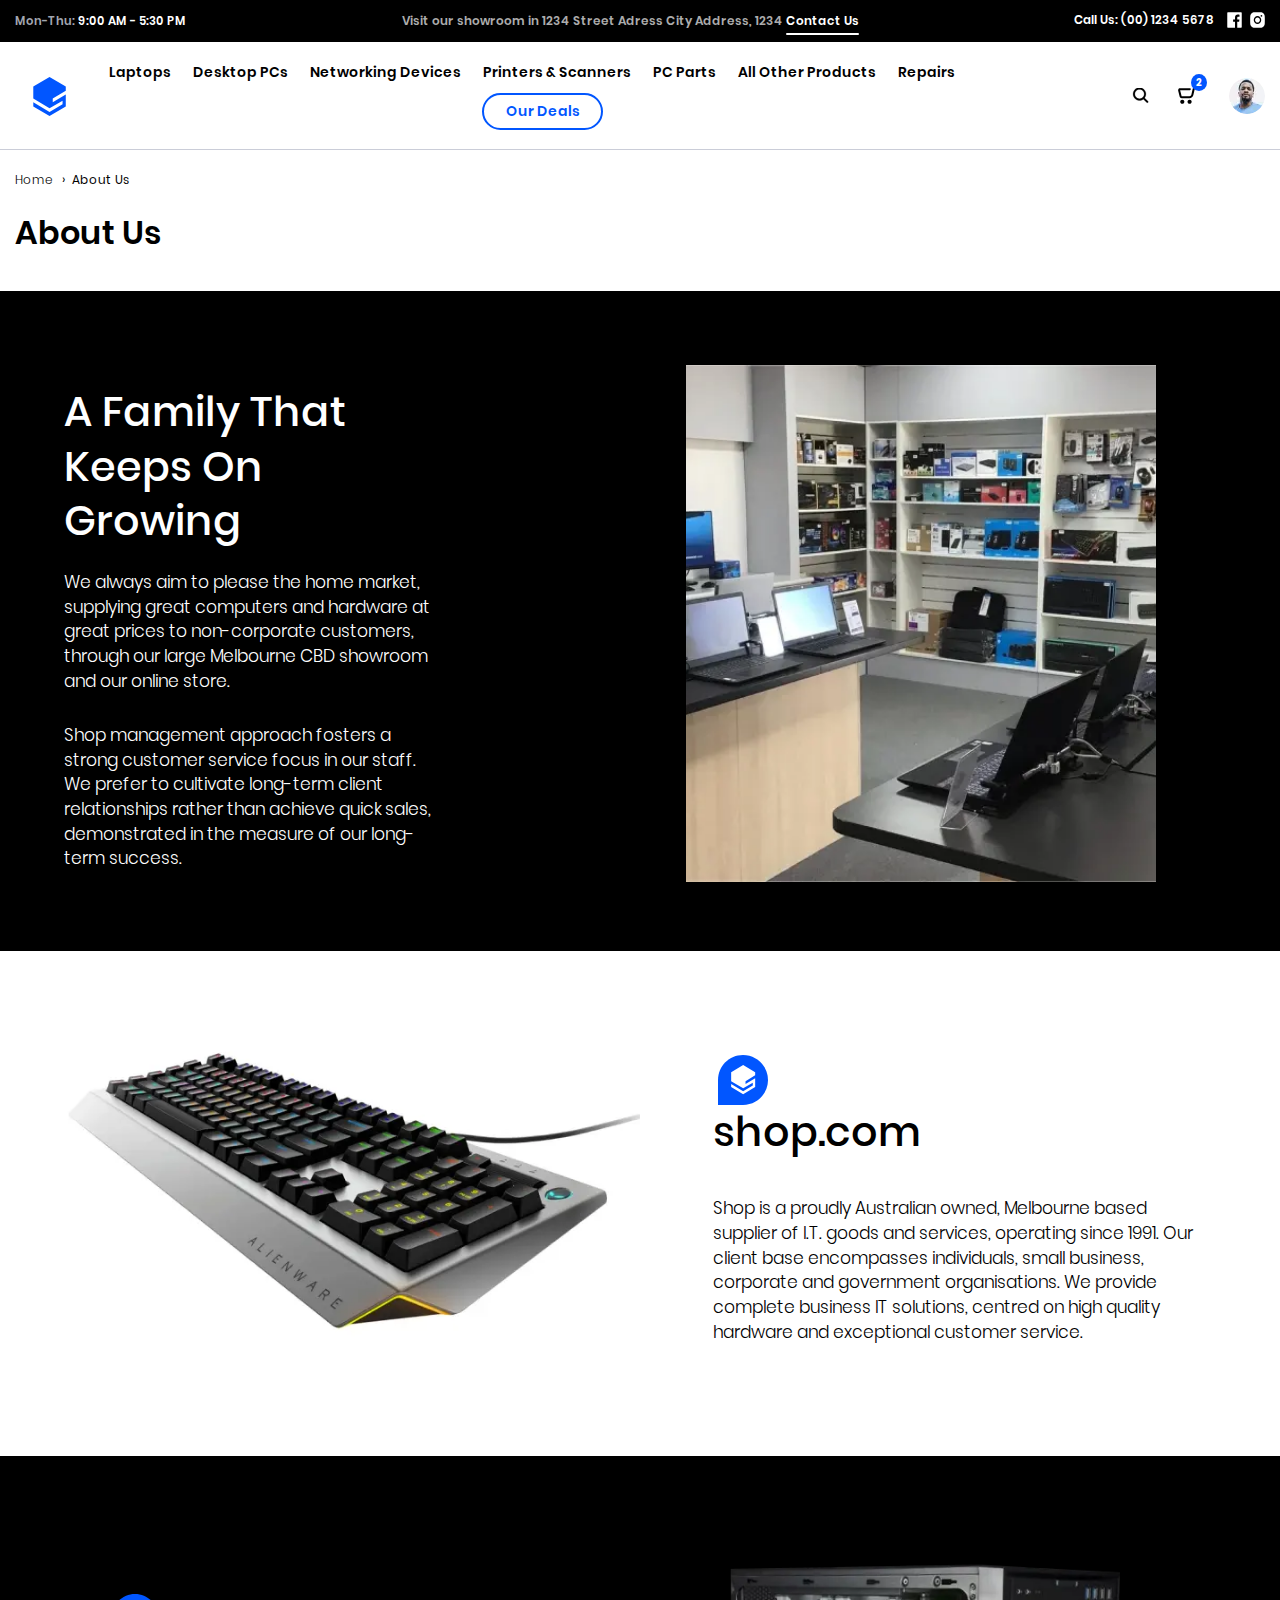
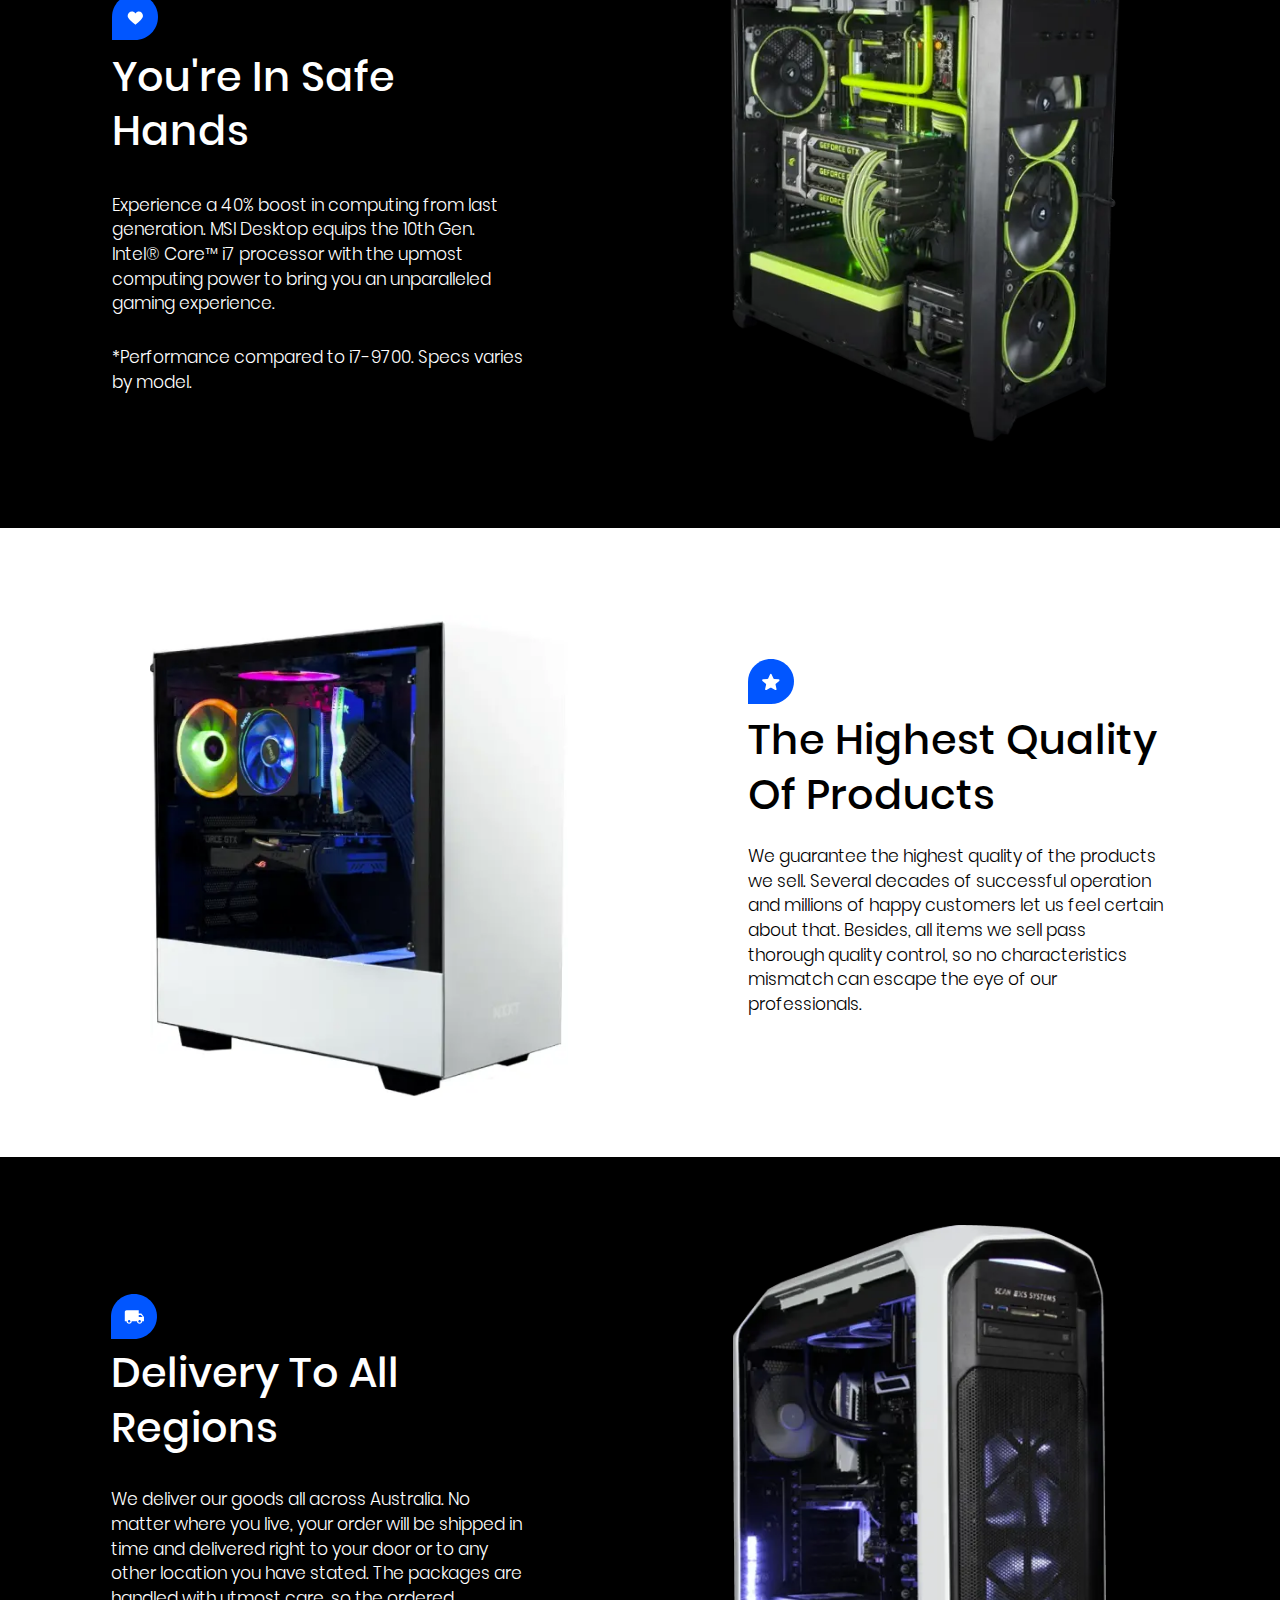
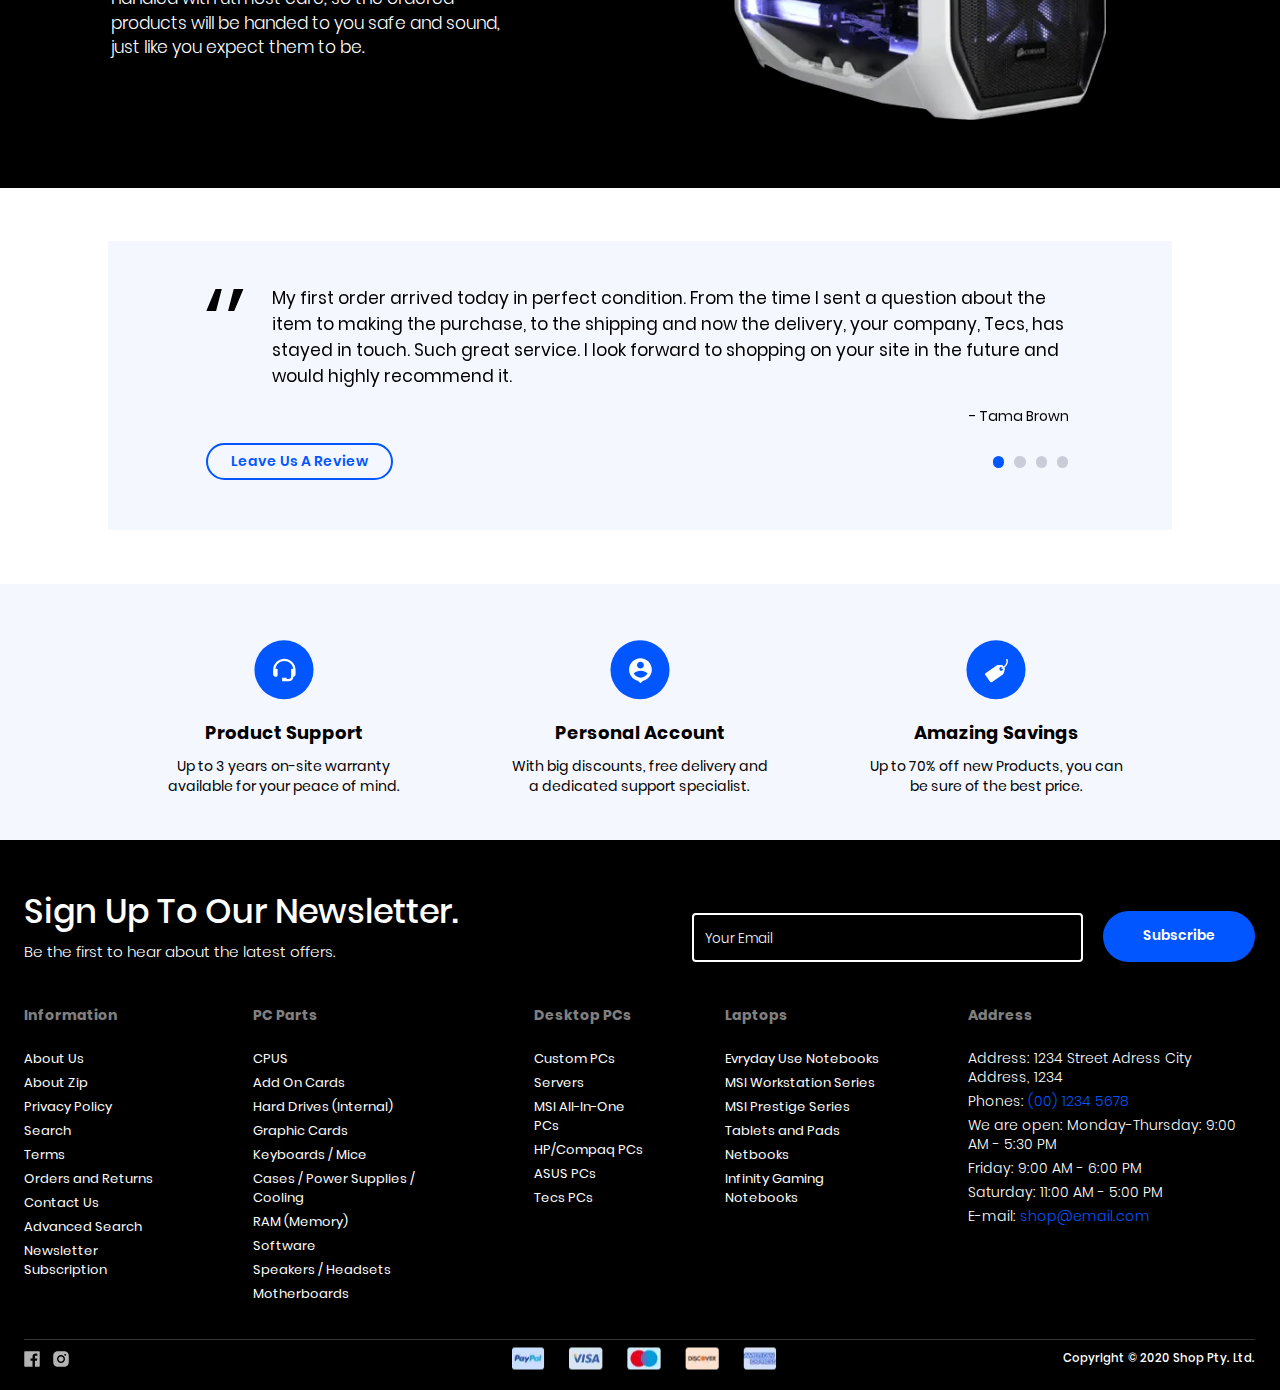
==== commit 2e2c88ae: "Add files via upload" ====
--- a/home.html
+++ b/home.html
@@ -6,7 +6,7 @@
 	<meta charset="UTF-8">
 	<meta name="format-detection" content="telephone=no">
 	<!-- <style>body{opacity: 0;}</style> -->
-	<link rel="stylesheet" href="css/style.min.css?_v=20220208230610">
+	<link rel="stylesheet" href="css/style.min.css?_v=20220222202624">
 	<link rel="shortcut icon" href="favicon.ico">
 	<!-- <meta name="robots" content="noindex, nofollow"> -->
 	<meta name="viewport" content="width=device-width, initial-scale=1.0">
@@ -24,10 +24,7 @@
 						<div class="working-days-block">
 							<div data-spollers class="spollers">
 								<div class="spollers__item">
-									<button type="button" data-spoller class="spollers__title"><span class="header-days">Mon-Thu:</span>
-										9:00
-										AM - 5:30 PM
-									</button>
+									<button type="button" data-spoller class="spollers__title"><span class="header-days">Mon-Thu: </span>9:00 AM - 5:30 PM</button>
 									<div class="spollers__body body-spoller">
 										<div class="body-spoller__days days-spoller">
 											<div class="days-spoller__icon">
@@ -35,24 +32,21 @@
 											</div>
 											<div class="days-spoller__body body-days">
 												<div class="body-days__title">We are open:</div>
-												<div class="body-days__text"><span class="spoller-days">Mon-Thu:</span>
-													9:00 AM - 5:30 PM</div>
-												<div class="body-days__text"><span class="spoller-days">Fr:</span>
-													9:00 AM - 6:00 PM</div>
-												<div class="body-days__text"><span class="spoller-days">Sat:</span>
-													11:00 AM - 5:00 PM</div>
+												<div class="body-days__text"><span class="spoller-days">Mon-Thu: </span>9:00 AM - 5:30 PM</div>
+												<div class="body-days__text"><span class="spoller-days">Fr: </span>9:00 AM - 6:00 PM</div>
+												<div class="body-days__text"><span class="spoller-days">Sat: </span>11:00 AM - 5:00 PM</div>
 											</div>
 										</div>
 										<div class="body-spoller__address address-spoller">
 											<div class="address-spoller__icon">
-												<img src="img/header/pic-location.svg" alt="pic">
+												<a href="https://goo.gl/maps/PVYRNwsJxxMJyj4q7" target="_blank"><img src="img/header/pic-location.svg" alt="pic"></a>
 											</div>
-											<div class="address-spoller__body">Address: 1234 Street Adress, City
-												Address, 1234</div>
+											<div class="address-spoller__body">
+												<a class="address-spoller__link" href="https://goo.gl/maps/PVYRNwsJxxMJyj4q7" target="_blank">Address: 1234 Street Adress, City Address, 1234</a>
+											</div>
 										</div>
 										<div class="body-spoller__contacts contacts-spoller">
-											<div class="contacts-spoller__phones">Phones: <a class="contacts-spoller__link" href="tel:(00) 1234
-											5678">(00) 1234 5678</a></div>
+											<div class="contacts-spoller__phones">Phones: <a class="contacts-spoller__link" href="tel:0012345678">(00) 1234 5678</a></div>
 											<div class="contacts-spoller__mail">E-mail: <a class="contacts-spoller__link" href="mailto:shop@email.com">shop@email.com</a></div>
 										</div>
 									</div>
@@ -67,8 +61,7 @@
 						</div>
 						<div class="call-block">
 							<div class="call-block__content">
-								<div class="call-block__number">Call Us: <a href="tel:(00)
-								1234 5678" class="call-block__link">(00)
+								<div class="call-block__number">Call Us: <a href="tel:0012345678" class="call-block__link">(00)
 										1234 5678</a></div>
 								<div class="call-block__social header-social-icon">
 									<div class="header-social-icon__facebook"><a class="header-social-icon__link" href="#"><img class="header-social-icon__icon" src="img/header/facebook.svg" alt="facebook"></a>
@@ -88,7 +81,7 @@
 			<div class="header__nav-row row-nav">
 				<div class="row-nav__container">
 					<div class="row-nav__logo-pc">
-						<a href="#" class="logo-icon-pc"><img src="img/header/logo.svg" alt="logo"></a>
+						<a href="#" class="logo-icon-pc"><img class="logo-icon-pc__img" src="img/header/logo.svg" alt="logo"></a>
 					</div>
 					<div class="header__menu menu">
 						<button type="button" class="menu__icon icon-menu"><span></span></button>
@@ -97,17 +90,120 @@
 								<img src="img/header/logo-open-burger.svg" alt="logo open">
 							</div>
 							<ul class="menu__list">
-								<li class="menu__item"><a href="#" class="menu__link">Laptops</a></li>
-								<li class="menu__item"><a href="#" class="menu__link">Desktop PCs</a></li>
-								<li class="menu__item"><a href="#" class="menu__link">Networking Devices</a></li>
+								<li class="menu__item burger-acordeon">
+									<div class="burger-acordeon__trigger">Laptops</div>
+									<div class="burger-acordeon__content content-acordeon-burger">
+										<ul class="content-acordeon-burger__list">
+											<li class="content-acordeon-burger__item"><a href="#" class="content-acordeon-burger__link">Evryday Use Notebooks
+												</a></li>
+											<li class="content-acordeon-burger__item"><a href="#" class="content-acordeon-burger__link">MSI Workstation Series
+												</a></li>
+											<li class="content-acordeon-burger__item"><a href="#" class="content-acordeon-burger__link">MSI Prestige Series
+												</a></li>
+											<li class="content-acordeon-burger__item"><a href="#" class="content-acordeon-burger__link">Tablets and Pads</a></li>
+											<li class="content-acordeon-burger__item"><a href="#" class="content-acordeon-burger__link">Netbooks</a></li>
+											<li class="content-acordeon-burger__item"><a href="#" class="content-acordeon-burger__link">Infinity Gaming Notebooks</a></li>
+										</ul>
+									</div>
+								</li>
+								<li class="menu__item burger-acordeon">
+									<div class="burger-acordeon__trigger">Desktop PCs</div>
+									<div class="burger-acordeon__content content-acordeon-burger">
+										<ul class="content-acordeon-burger__list">
+											<li class="content-acordeon-burger__item"><a href="#" class="content-acordeon-burger__link">Custom PCs</a></li>
+											<li class="content-acordeon-burger__item"><a href="#" class="content-acordeon-burger__link">Servers</a></li>
+											<li class="content-acordeon-burger__item"><a href="#" class="content-acordeon-burger__link">MSI All-In-One PCs
+												</a></li>
+											<li class="content-acordeon-burger__item"><a href="#" class="content-acordeon-burger__link">HP/Compaq PCs
+												</a></li>
+											<li class="content-acordeon-burger__item"><a href="#" class="content-acordeon-burger__link">ASUS PCs
+												</a></li>
+											<li class="content-acordeon-burger__item"><a href="#" class="content-acordeon-burger__link">Tecs PCs</a></li>
+										</ul>
+									</div>
+								</li>
+								<li class="menu__item burger-acordeon">
+									<div class="burger-acordeon__trigger">Networking Devices</div>
+									<div class="burger-acordeon__content content-acordeon-burger">
+										<ul class="content-acordeon-burger__list">
+											<li class="content-acordeon-burger__item"><a href="#" class="content-acordeon-burger__link">Lorem, ipsum dolor.</a></li>
+											<li class="content-acordeon-burger__item"><a href="#" class="content-acordeon-burger__link">Lorem, ipsum.</a></li>
+											<li class="content-acordeon-burger__item"><a href="#" class="content-acordeon-burger__link">Lorem, ipsum dolor.</a></li>
+											<li class="content-acordeon-burger__item"><a href="#" class="content-acordeon-burger__link">Lorem ipsum dolor sit amet.</a></li>
+											<li class="content-acordeon-burger__item"><a href="#" class="content-acordeon-burger__link">Lorem ipsum dolor sit.</a></li>
+											<li class="content-acordeon-burger__item"><a href="#" class="content-acordeon-burger__link">Lorem, ipsum.</a></li>
+										</ul>
+									</div>
+								</li>
+								<li class="menu__item burger-acordeon">
+									<div class="burger-acordeon__trigger">Printers & Scanners</div>
+									<div class="burger-acordeon__content content-acordeon-burger">
+										<ul class="content-acordeon-burger__list">
+											<li class="content-acordeon-burger__item"><a href="#" class="content-acordeon-burger__link">Lorem, ipsum dolor.</a></li>
+											<li class="content-acordeon-burger__item"><a href="#" class="content-acordeon-burger__link">Lorem, ipsum.</a></li>
+											<li class="content-acordeon-burger__item"><a href="#" class="content-acordeon-burger__link">Lorem, ipsum dolor.</a></li>
+											<li class="content-acordeon-burger__item"><a href="#" class="content-acordeon-burger__link">Lorem ipsum dolor sit amet.</a></li>
+											<li class="content-acordeon-burger__item"><a href="#" class="content-acordeon-burger__link">Lorem ipsum dolor sit.</a></li>
+											<li class="content-acordeon-burger__item"><a href="#" class="content-acordeon-burger__link">Lorem, ipsum.</a></li>
+										</ul>
+									</div>
+								</li>
+								<li class="menu__item burger-acordeon">
+									<div class="burger-acordeon__trigger">PC Parts</div>
+									<div class="burger-acordeon__content content-acordeon-burger">
+										<ul class="content-acordeon-burger__list">
+											<li class="content-acordeon-burger__item"><a href="#" class="content-acordeon-burger__link">CPUS</a></li>
+											<li class="content-acordeon-burger__item"><a href="#" class="content-acordeon-burger__link">Add On Cards
+												</a></li>
+											<li class="content-acordeon-burger__item"><a href="#" class="content-acordeon-burger__link">Hard Drives (Internal)
+												</a></li>
+											<li class="content-acordeon-burger__item"><a href="#" class="content-acordeon-burger__link">Graphic Cards</a></li>
+											<li class="content-acordeon-burger__item"><a href="#" class="content-acordeon-burger__link">Keyboards / Mice</a></li>
+											<li class="content-acordeon-burger__item"><a href="#" class="content-acordeon-burger__link">Cases / Power Supplies / Cooling</a></li>
+											<li class="content-acordeon-burger__item"><a href="#" class="content-acordeon-burger__link">RAM (Memory)
+												</a></li>
+											<li class="content-acordeon-burger__item"><a href="#" class="content-acordeon-burger__link">Software</a></li>
+											<li class="content-acordeon-burger__item"><a href="#" class="content-acordeon-burger__link">Speakers / Headsets</a></li>
+											<li class="content-acordeon-burger__item"><a href="#" class="content-acordeon-burger__link">Motherboards</a></li>
+										</ul>
+									</div>
+								</li>
+								<li class="menu__item burger-acordeon">
+									<div class="burger-acordeon__trigger">All Other Products</div>
+									<div class="burger-acordeon__content content-acordeon-burger">
+										<ul class="content-acordeon-burger__list">
+											<li class="content-acordeon-burger__item"><a href="#" class="content-acordeon-burger__link">Lorem, ipsum dolor.</a></li>
+											<li class="content-acordeon-burger__item"><a href="#" class="content-acordeon-burger__link">Lorem, ipsum.</a></li>
+											<li class="content-acordeon-burger__item"><a href="#" class="content-acordeon-burger__link">Lorem, ipsum dolor.</a></li>
+											<li class="content-acordeon-burger__item"><a href="#" class="content-acordeon-burger__link">Lorem ipsum dolor sit amet.</a></li>
+											<li class="content-acordeon-burger__item"><a href="#" class="content-acordeon-burger__link">Lorem ipsum dolor sit.</a></li>
+											<li class="content-acordeon-burger__item"><a href="#" class="content-acordeon-burger__link">Lorem, ipsum.</a></li>
+										</ul>
+									</div>
+								</li>
+								<li class="menu__item burger-acordeon">
+									<div class="burger-acordeon__trigger">Repairs</div>
+									<div class="burger-acordeon__content content-acordeon-burger">
+										<ul class="content-acordeon-burger__list">
+											<li class="content-acordeon-burger__item"><a href="#" class="content-acordeon-burger__link">Lorem, ipsum dolor.</a></li>
+											<li class="content-acordeon-burger__item"><a href="#" class="content-acordeon-burger__link">Lorem, ipsum.</a></li>
+											<li class="content-acordeon-burger__item"><a href="#" class="content-acordeon-burger__link">Lorem, ipsum dolor.</a></li>
+											<li class="content-acordeon-burger__item"><a href="#" class="content-acordeon-burger__link">Lorem ipsum dolor sit amet.</a></li>
+											<li class="content-acordeon-burger__item"><a href="#" class="content-acordeon-burger__link">Lorem ipsum dolor sit.</a></li>
+											<li class="content-acordeon-burger__item"><a href="#" class="content-acordeon-burger__link">Lorem, ipsum.</a></li>
+										</ul>
+									</div>
+								</li>
+								<!--<li class="menu__item"><a href="#" class="menu__link">Networking Devices</a></li>
 								<li class="menu__item"><a href="#" class="menu__link">Printers & Scanners</a></li>
 								<li class="menu__item"><a href="#" class="menu__link">PC Parts</a></li>
 								<li class="menu__item"><a href="#" class="menu__link">All Other Products</a></li>
-								<li class="menu__item"><a href="#" class="menu__link">Repairs</a></li>
-								<li class="menu__item"><button class="burger-button">Our Deals</button></li>
+								<li class="menu__item"><a href="#" class="menu__link">Repairs</a></li>-->
+								<li class="menu__item"><a href="#" class="burger-button">Our Deals</a></li>
 							</ul>
-						</nav>
-					</div>
+					</div>
+					</nav>
+
 					<div class="row-nav__nav-block-pc">
 						<ul class="row-nav__list">
 							<li class="row-nav__item"><a href="#" class="row-nav__link">Laptops</a></li>
@@ -127,10 +223,13 @@
 					<div class="row-nav__search-block header-search">
 						<div class="header-search__field">
 							<div class="header-search__wrapper">
-								<input type="text" class="header-search__input" id="header-input" placeholder="Search here">
-								<label for="header-input" class="header-search__icon">
-									<img src="img/header/search-icon.svg" alt="search-icon">
-								</label>
+								<form class="header-search__form" action="#" method="get">
+									<input type="text" class="header-search__input" id="header-input" placeholder="Search here">
+									<button class="header-search__button" type="submit">
+										<!--<label for="header-input" class="header-search__icon"><img src="img/header/search-icon.svg" alt="search-icon">
+								</label>-->
+									</button>
+								</form>
 							</div>
 						</div>
 						<div class="header-search__basket basket">
@@ -143,12 +242,12 @@
 								<div class="basket__round-tablet">2</div>
 							</a>
 						</div>
-						<div class="row-nav__avatar-pc">
-							<a href="#"><picture><source srcset="img/header/avatar.webp"type="image/webp"><img src="img/header/avatar.png" alt="avatar"></picture></a>
-						</div>
-					</div>
-					<div class="row-nav__avatar-tablet">
-						<a href="#"><img src="img/header/avatar-tablet.svg" alt="avatar"></a>
+						<div class="row-nav__avatar-pc avatar-icon-pc">
+							<a href="#" class="avatar-icon-pc__link"><picture><source srcset="img/header/avatar.webp"type="image/webp"><img class="avatar-icon-pc__image" src="img/header/avatar.png" alt="avatar"></picture></a>
+						</div>
+					</div>
+					<div class="row-nav__avatar-tablet avatar-icon-tablet">
+						<a href="#" class="avatar-icon-tablet__link"><img class="avatar-icon-tablet__image" src="img/header/avatar-tablet.svg" alt="avatar"></a>
 					</div>
 				</div>
 			</div>
@@ -228,7 +327,7 @@
 							<div class="text-hands__wrapper">
 								<div class="text-hands__title-block title-block">
 									<div class="text-hands__logo">
-										<img src="img/hands/hands-logo-pc.svg" alt="logo pc">
+										<img src="img/hands/hands-logo-pc.svg" class="text-hands__icon" alt="logo pc">
 									</div>
 									<div class="text-hands__title title">
 										You're In Safe Hands
@@ -532,9 +631,11 @@
 										<div class="item-menu-footer__title">Address</div>
 										<div class="item-menu-footer__list footer-menu">
 											<ul class="footer-menu__list">
-												<li class="footer-menu__item">Address: 1234 Street Adress City Address,
-													1234</li>
-												<li class="footer-menu__item">Phones: <a class="footer-menu__link-number" href="tel:(00) 1234 5678">(00)
+												<li class="footer-menu__item">
+													<a class="footer-menu__address-link" href="https://goo.gl/maps/PVYRNwsJxxMJyj4q7" target="_blank">Address: 1234 Street Adress City Address,
+														1234</a>
+												</li>
+												<li class="footer-menu__item">Phones: <a class="footer-menu__link-number" href="tel:0012345678">(00)
 														1234 5678</a></li>
 												<li class="footer-menu__item">We are open: Monday-Thursday: 9:00 AM -
 													5:30 PM</li>
@@ -546,7 +647,7 @@
 									</div>
 								</div>
 							</div>
-
+							<!-- row-menu__mobile -->
 							<div class="row-menu__mobile">
 								<div class="acordeon">
 									<div class="acordeon__item body-acordeon">
@@ -596,17 +697,12 @@
 										<div class="body-acordeon__trigger">Desktop PCs</div>
 										<div class="body-acordeon__content content-acordeon">
 											<ul class="content-acordeon__list">
-												<li class="content-acordeon__item"><a href="#" class="content-acordeon__link">Custom
-														PCs</a></li>
+												<li class="content-acordeon__item"><a href="#" class="content-acordeon__link">Custom PCs</a></li>
 												<li class="content-acordeon__item"><a href="#" class="content-acordeon__link">Servers</a></li>
-												<li class="content-acordeon__item"><a href="#" class="content-acordeon__link">MSI
-														All-In-One PCs</a></li>
-												<li class="content-acordeon__item"><a href="#" class="content-acordeon__link">HP/Compaq
-														PCs</a></li>
-												<li class="content-acordeon__item"><a href="#" class="content-acordeon__link">ASUS
-														PCs</a></li>
-												<li class="content-acordeon__item"><a href="#" class="content-acordeon__link">Tecs
-														PCs</a></li>
+												<li class="content-acordeon__item"><a href="#" class="content-acordeon__link">MSI All-In-One PCs</a></li>
+												<li class="content-acordeon__item"><a href="#" class="content-acordeon__link">HP/Compaq PCs</a></li>
+												<li class="content-acordeon__item"><a href="#" class="content-acordeon__link">ASUS PCs</a></li>
+												<li class="content-acordeon__item"><a href="#" class="content-acordeon__link">Tecs PCs</a></li>
 											</ul>
 										</div>
 									</div>
@@ -642,8 +738,7 @@
 												<li class="content-acordeon__item">Address: 1234 Street Adress City
 													Address,
 													1234</li>
-												<li class="content-acordeon__item">Phones: <a class="content-acordeon__link-number" href="tel:(00) 1234 5678">(00)
-														1234 5678</a></li>
+												<li class="content-acordeon__item">Phones: <a class="content-acordeon__link-number" href="tel:0012345678">(00)1234 5678</a></li>
 												<li class="content-acordeon__item">We are open: Monday-Thursday: 9:00
 													AM
 													-
@@ -688,7 +783,7 @@
 </div>
  -->
 
-			<script src="js/app.min.js?_v=20220208230610"></script>
+			<script src="js/app.min.js?_v=20220222202624"></script>
 </body>
 
 </html>--- a/css/style.min.css
+++ b/css/style.min.css
@@ -1 +1 @@
-@charset "UTF-8";@font-face{font-family:brackets;font-display:swap;src:url(../fonts/brackets.woff2) format("woff2"),url(../fonts/brackets.woff) format("woff");font-weight:400;font-style:normal}@font-face{font-family:Poppins;font-display:swap;src:url(../fonts/Poppins-Black.woff2) format("woff2"),url(../fonts/Poppins-Black.woff) format("woff");font-weight:900;font-style:normal}@font-face{font-family:Poppins;font-display:swap;src:url(../fonts/Poppins-Bold.woff2) format("woff2"),url(../fonts/Poppins-Bold.woff) format("woff");font-weight:700;font-style:normal}@font-face{font-family:Poppins;font-display:swap;src:url(../fonts/Poppins-ExtraBold.woff2) format("woff2"),url(../fonts/Poppins-ExtraBold.woff) format("woff");font-weight:800;font-style:normal}@font-face{font-family:Poppins;font-display:swap;src:url(../fonts/Poppins-Light.woff2) format("woff2"),url(../fonts/Poppins-Light.woff) format("woff");font-weight:300;font-style:normal}@font-face{font-family:Poppins;font-display:swap;src:url(../fonts/Poppins-Medium.woff2) format("woff2"),url(../fonts/Poppins-Medium.woff) format("woff");font-weight:500;font-style:normal}@font-face{font-family:Poppins;font-display:swap;src:url(../fonts/Poppins-Regular.woff2) format("woff2"),url(../fonts/Poppins-Regular.woff) format("woff");font-weight:400;font-style:normal}@font-face{font-family:Poppins;font-display:swap;src:url(../fonts/Poppins-SemiBold.woff2) format("woff2"),url(../fonts/Poppins-SemiBold.woff) format("woff");font-weight:600;font-style:normal}[class*=_icon-]:before{font-family:icons;font-style:normal;font-weight:400;font-variant:normal;text-transform:none;line-height:1;-webkit-font-smoothing:antialiased;-moz-osx-font-smoothing:grayscale}[class*=_icon-]:before{display:block}._icon-brackets-slider:before{content:"\e900"}*{padding:0;margin:0;border:0}*,:after,:before{-webkit-box-sizing:border-box;box-sizing:border-box}body,html{height:100%;min-width:310px}body{color:#000;line-height:1;font-family:Poppins;font-size:1rem;-ms-text-size-adjust:100%;-moz-text-size-adjust:100%;-webkit-text-size-adjust:100%;-webkit-font-smoothing:antialiased;-moz-osx-font-smoothing:grayscale}button,input,textarea{font-family:Poppins;font-size:inherit}button{cursor:pointer;color:inherit;background-color:inherit}a{color:inherit}a:link,a:visited{text-decoration:none}a:hover{text-decoration:none}ul li{list-style:none}img{vertical-align:top}h1,h2,h3,h4,h5,h6{font-weight:inherit;font-size:inherit}.lock body{overflow:hidden;-ms-touch-action:none;touch-action:none}.wrapper{min-height:100%;display:-webkit-box;display:-ms-flexbox;display:flex;-webkit-box-orient:vertical;-webkit-box-direction:normal;-ms-flex-direction:column;flex-direction:column;overflow:hidden}.wrapper>main{-webkit-box-flex:1;-ms-flex:1 1 auto;flex:1 1 auto}.wrapper>*{min-width:0}[class*=__container]{max-width:89.0625rem;-webkit-box-sizing:border-box;box-sizing:border-box;margin:0 auto;padding:0 .9375rem}[class*=-ibg]{position:relative}[class*=-ibg] img{position:absolute;width:100%;height:100%;top:0;left:0;-o-object-fit:cover;object-fit:cover}[class*=-ibg_contain] img{-o-object-fit:contain;object-fit:contain}.title-block{display:-webkit-box;display:-ms-flexbox;display:flex;-webkit-box-orient:vertical;-webkit-box-direction:normal;-ms-flex-direction:column;flex-direction:column}.header__contacts-row{background-color:#000;color:#fff;padding:12px 0}.row-contacts__container{position:relative}.row-contacts__content{display:-webkit-box;display:-ms-flexbox;display:flex;-webkit-box-pack:justify;-ms-flex-pack:justify;justify-content:space-between;-webkit-box-align:center;-ms-flex-align:center;align-items:center;position:relative}.row-contacts__logo-tablet{display:none}.logo-icon-tablet{-webkit-transition:all .3s ease 0s;-o-transition:all .3s ease 0s;transition:all .3s ease 0s}.logo-icon-tablet:hover{-webkit-transform:scale(1.3);-ms-transform:scale(1.3);transform:scale(1.3)}.working-days-block{position:relative}.spollers__item{position:relative}.spollers__title{position:relative;font-weight:600;line-height:1.5;-webkit-transition:all .3s ease 0s;-o-transition:all .3s ease 0s;transition:all .3s ease 0s}.spollers__title:hover{color:#2f73fc}.spollers__title::after{content:"";position:absolute;background:url(img/header/header-arrow-more.svg) 7px 60% no-repeat;width:16px;height:15px;-webkit-transition:.3s ease 0s;-o-transition:.3s ease 0s;transition:.3s ease 0s}.spollers__title._spoller-active::after{-webkit-transform:translate(0,3px) rotateX(180deg);transform:translate(0,3px) rotateX(180deg)}.spollers__body{position:absolute;background-color:#fff;color:#000;min-width:262px;border:1px solid #cacdd8;z-index:6}.header-days{color:#a2a6b0}.body-spoller__days{display:-webkit-box;display:-ms-flexbox;display:flex;-webkit-column-gap:7px;-moz-column-gap:7px;column-gap:7px;padding:10px 24px 16px 8px;border-bottom:1px solid #cacdd8}.body-spoller__address{display:-webkit-box;display:-ms-flexbox;display:flex;-webkit-column-gap:7px;-moz-column-gap:7px;column-gap:7px;padding:10px 23px 10px 10px;border-bottom:1px solid #cacdd8}.body-spoller__contacts{font-size:14px;font-weight:300;line-height:1.35;color:#000;padding:11px 30px 17px 20px}.body-spoller__contacts :not(:last-child){margin-bottom:4px}.days-spoller__icon{padding:5px 5px 0 5px}.body-days__title{font-size:12px;font-weight:400;line-height:1.42;color:#000}.body-days__text{font-size:13px;font-weight:600;line-height:1.54}.spoller-days{color:#a2a6b0}.address-spoller__icon{padding:5px 5px 0 5px}.address-spoller__body{font-size:13px;font-weight:400;line-height:1.4;color:#000}.contacts-spoller__link{font-size:14px;font-weight:300;line-height:1.35;color:#0156ff}.address-block{display:-webkit-box;display:-ms-flexbox;display:flex}.address-block__content{font-size:12px;font-weight:600;line-height:1.5;color:#acacac}.address-block__link{position:relative;color:#fff;-webkit-transition:all .3s ease 0s;-o-transition:all .3s ease 0s;transition:all .3s ease 0s;padding-bottom:6px}.address-block__link::after{content:"";position:absolute;width:100%;height:2px;border-radius:1px;bottom:0;left:0;background-color:#fff}.address-block__link:hover{color:#6b9cfd}.address-block__link:hover::after{background-color:#6b9cfd}.address-block__tablet{position:relative;color:#fff;-webkit-transition:all .3s ease 0s;-o-transition:all .3s ease 0s;transition:all .3s ease 0s;padding-bottom:6px;font-size:12px;font-weight:600;line-height:1.5}.address-block__tablet::after{content:"";position:absolute;width:100%;height:2px;border-radius:1px;bottom:0;left:0;background-color:#fff}.address-block__tablet:hover{color:#0156ff}.address-block__tablet:hover::after{background-color:#0156ff}.call-block{display:-webkit-box;display:-ms-flexbox;display:flex}.call-block__content{display:-webkit-box;display:-ms-flexbox;display:flex}.call-block__number{font-weight:600;line-height:1.5}.call-block__link{font-weight:600;line-height:1.5;-webkit-transition:all .3s ease 0s;-o-transition:all .3s ease 0s;transition:all .3s ease 0s}.call-block__link:hover{color:#0156ff;text-decoration:underline}.call-block__social{display:-webkit-box;display:-ms-flexbox;display:flex}.header-social-icon__facebook{-webkit-transition:all .3s ease 0s;-o-transition:all .3s ease 0s;transition:all .3s ease 0s}.header-social-icon__facebook:hover .header-social-icon__link .header-social-icon__icon{-webkit-transform:scale(1.5);-ms-transform:scale(1.5);transform:scale(1.5)}.header-social-icon__link{-webkit-transition:all .3s ease 0s;-o-transition:all .3s ease 0s;transition:all .3s ease 0s}.header-social-icon__icon{-webkit-transition:all .3s ease 0s;-o-transition:all .3s ease 0s;transition:all .3s ease 0s}.header-social-icon__instagram:hover .header-social-icon__link .header-social-icon__icon{-webkit-transform:scale(1.5);-ms-transform:scale(1.5);transform:scale(1.5)}.row-nav__container{display:-webkit-box;display:-ms-flexbox;display:flex;-webkit-box-align:center;-ms-flex-align:center;align-items:center;-webkit-box-pack:justify;-ms-flex-pack:justify;justify-content:space-between}.row-nav__logo-pc{-webkit-transition:all .3s ease 0s;-o-transition:all .3s ease 0s;transition:all .3s ease 0s;margin-left:18px}.row-nav__logo-pc:hover{-webkit-transform:scale(1.3);-ms-transform:scale(1.3);transform:scale(1.3)}.row-nav__list{display:-webkit-box;display:-ms-flexbox;display:flex;-webkit-box-align:center;-ms-flex-align:center;align-items:center;-ms-flex-wrap:wrap;flex-wrap:wrap}.row-nav__link{font-size:14px;font-weight:600;line-height:1.5;-webkit-transition:all .3s ease 0s;-o-transition:all .3s ease 0s;transition:all .3s ease 0s}.row-nav__link:hover{color:#0156ff;text-decoration:underline}.row-nav__button{display:-webkit-box;display:-ms-flexbox;display:flex;-webkit-box-pack:center;-ms-flex-pack:center;justify-content:center;-webkit-box-align:center;-ms-flex-align:center;align-items:center;text-align:center;font-size:14px;font-weight:600;line-height:1.5;background-color:#fff;color:#0156ff;border:2px solid #0156ff;border-radius:50px;min-width:121px;max-height:37px;padding:6px 0;-webkit-transition:all .3s ease 0s;-o-transition:all .3s ease 0s;transition:all .3s ease 0s}.row-nav__button:hover{color:#fff;background-color:#0156ff}.row-nav__search-block{display:-webkit-box;display:-ms-flexbox;display:flex;-webkit-box-pack:justify;-ms-flex-pack:justify;justify-content:space-between}.row-nav__avatar-pc{border-radius:50%;-webkit-transition:all .3s ease 0s;-o-transition:all .3s ease 0s;transition:all .3s ease 0s}.row-nav__avatar-pc:hover{-webkit-box-shadow:0 0 11px 0 rgba(0,0,0,.64);box-shadow:0 0 11px 0 rgba(0,0,0,.64)}.row-nav__avatar-tablet{-webkit-transition:all .3s ease 0s;-o-transition:all .3s ease 0s;transition:all .3s ease 0s;border-radius:50%}.row-nav__avatar-tablet:hover{-webkit-box-shadow:0 0 11px 0 rgba(253,252,252,.89);box-shadow:0 0 11px 0 rgba(253,252,252,.89)}.header__nav-row{border-bottom:1px solid #cacdd8}.header__menu{display:-webkit-box;display:-ms-flexbox;display:flex;-webkit-box-orient:vertical;-webkit-box-direction:normal;-ms-flex-direction:column;flex-direction:column;-webkit-transition:all .3s ease 0s;-o-transition:all .3s ease 0s;transition:all .3s ease 0s}.menu__body{overflow:auto;z-index:5}.menu__logo{padding:0 6px 18px 6px;border-bottom:1px solid #cacdd8}.menu__list{display:-webkit-box;display:-ms-flexbox;display:flex;-webkit-box-orient:vertical;-webkit-box-direction:normal;-ms-flex-direction:column;flex-direction:column;padding:12px 9px;overflow:auto}.menu__item{position:relative;-webkit-transition:all .3s ease 0s;-o-transition:all .3s ease 0s;transition:all .3s ease 0s;padding:0 10px}.menu__item:not(:last-child):hover{background-color:#cacdd8a2}.menu__item:not(:last-child):after{content:"";position:absolute;top:40%;right:10px;width:6px;height:8px;background:url(../img/header/burger-in-arrow.svg) 0 0 no-repeat}.menu__link{-webkit-transition:all .3s ease 0s;-o-transition:all .3s ease 0s;transition:all .3s ease 0s;font-size:18px;font-weight:400;line-height:2.61;display:block}.burger-button{display:-webkit-box;display:-ms-flexbox;display:flex;-webkit-box-pack:center;-ms-flex-pack:center;justify-content:center;-webkit-box-align:center;-ms-flex-align:center;align-items:center;text-align:center;font-size:13px;font-weight:600;line-height:1.54;text-align:center;text-transform:capitalize;padding:5.5px 49px;color:#0156ff;border:2px solid #0156ff;border-radius:50px;-webkit-transition:all .3s ease 0s;-o-transition:all .3s ease 0s;transition:all .3s ease 0s;margin:10px auto 70px}.burger-button:hover{color:#fff;background-color:#0156ff}.header-search__field{display:-webkit-box;display:-ms-flexbox;display:flex;-webkit-box-pack:justify;-ms-flex-pack:justify;justify-content:space-between;-webkit-box-align:center;-ms-flex-align:center;align-items:center;-webkit-column-gap:5px;-moz-column-gap:5px;column-gap:5px}.header-search__field:first-child{margin-right:28px}.header-search__field:focus{outline:0}.header-search__wrapper{display:-webkit-box;display:-ms-flexbox;display:flex;-webkit-box-flex:1;-ms-flex:1 1 auto;flex:1 1 auto}.header-search__input{outline:0;-webkit-transition:all .3s ease 0s;-o-transition:all .3s ease 0s;transition:all .3s ease 0s}.header-search__icon{cursor:pointer}.header-search__basket{display:-webkit-box;display:-ms-flexbox;display:flex;-webkit-box-align:center;-ms-flex-align:center;align-items:center;margin-right:31px}.basket__image-pc{position:relative;padding:1px}.basket__image-pc:hover .basket__round-pc{-webkit-transform:scale(1.2);-ms-transform:scale(1.2);transform:scale(1.2)}.basket__round-pc{-webkit-transition:all .3s ease 0s;-o-transition:all .3s ease 0s;transition:all .3s ease 0s;position:absolute;top:-12px;left:14px;min-width:16px;min-height:16px;display:-webkit-box;display:-ms-flexbox;display:flex;-webkit-box-pack:center;-ms-flex-pack:center;justify-content:center;-webkit-box-align:center;-ms-flex-align:center;align-items:center;text-align:center;color:#fff;background-color:#0156ff;border-radius:50%;padding:1px;font-size:10px;font-weight:700;line-height:1.5}.basket__image-tablet{position:relative;-webkit-transition:all .3s ease 0s;-o-transition:all .3s ease 0s;transition:all .3s ease 0s}.basket__image-tablet:hover .basket__round-tablet{-webkit-transform:scale(1.2);-ms-transform:scale(1.2);transform:scale(1.2);color:#8a0fc4}.basket__round-tablet{position:absolute;bottom:14px;left:15px;display:-webkit-box;display:-ms-flexbox;display:flex;padding:2px;-webkit-box-pack:center;-ms-flex-pack:center;justify-content:center;-webkit-box-align:center;-ms-flex-align:center;align-items:center;text-align:center;min-width:17px;min-height:17px;background-color:#fff;color:#0156ff;border-radius:50%;border:1px transparent;padding:1px;-webkit-transition:all .3s ease 0s;-o-transition:all .3s ease 0s;transition:all .3s ease 0s;font-size:10px;font-weight:700;line-height:1.5}.icon-menu{display:none}.about-us__content{padding:21px 0 34px 0;display:-webkit-box;display:-ms-flexbox;display:flex;-webkit-box-orient:vertical;-webkit-box-direction:normal;-ms-flex-direction:column;flex-direction:column;row-gap:19px}.about-us__subtitle{text-transform:capitalize}.about-us__title{text-transform:capitalize;font-size:32px;font-weight:600;line-height:48px}.subtitle-about-us__home{font-size:12px;font-weight:300;line-height:1.5;-webkit-transition:all .3s ease 0s;-o-transition:all .3s ease 0s;transition:all .3s ease 0s;display:inline-block;text-transform:capitalize;border-bottom:1px solid transparent}.subtitle-about-us__home:focus,.subtitle-about-us__home:hover{border-bottom:1px solid #0156ff;color:#0156ff}.subtitle-about-us__about{display:inline-block;text-transform:capitalize;font-size:12px;font-weight:400;line-height:1.5}.subtitle-about-us__about::before{content:"›";display:inline-block;width:3px;height:4px;margin:0 7px 0 5px}.family{background-color:#000;color:#fff}.family__content{display:-webkit-box;display:-ms-flexbox;display:flex;-webkit-box-align:center;-ms-flex-align:center;align-items:center}.family__text-column{-webkit-box-flex:1;-ms-flex:1 1 50%;flex:1 1 50%}.family__picture-column{-webkit-box-flex:1;-ms-flex:1 1 50%;flex:1 1 50%}.text-family__wrapper{display:-webkit-box;display:-ms-flexbox;display:flex;-webkit-box-orient:vertical;-webkit-box-direction:normal;-ms-flex-direction:column;flex-direction:column}.title{font-weight:500;line-height:1.32;text-transform:capitalize}.text{font-weight:300;line-height:1.44}.picture-family__image-ibg{padding:0 0 103.9% 0}.shop__content{display:-webkit-box;display:-ms-flexbox;display:flex}.shop__picture-column{-webkit-box-flex:1;-ms-flex:1 1 50%;flex:1 1 50%}.shop__text-column{-webkit-box-flex:1;-ms-flex:1 1 50%;flex:1 1 50%}.picture-shop__image-ibg{padding:0 0 49.64% 0}.text-shop__title{text-transform:lowercase}.hands{background-color:#000;color:#fff}.hands__content{display:-webkit-box;display:-ms-flexbox;display:flex}.hands__text-column{-webkit-box-flex:0;-ms-flex:0 1 50%;flex:0 1 50%}.hands__picture-column{-webkit-box-flex:1;-ms-flex:1 1 50%;flex:1 1 50%}.text-hands__title{text-transform:capitalize}.picture-hands__image-ibg{padding:0 0 122% 0}.quality__content{display:-webkit-box;display:-ms-flexbox;display:flex}.quality__picture-column{-webkit-box-flex:0;-ms-flex:0 1 50%;flex:0 1 50%}.quality__text-column{-webkit-box-flex:0;-ms-flex:0 1 50%;flex:0 1 50%}.picture-quality__image-ibg{padding:0 0 117% 0}.delivery{background-color:#000;color:#fff}.delivery__content{display:-webkit-box;display:-ms-flexbox;display:flex}.delivery__text-column{-webkit-box-flex:0;-ms-flex:0 1 50%;flex:0 1 50%}.delivery__picture-column{-webkit-box-flex:1;-ms-flex:1 1 50%;flex:1 1 50%}.text-delivery__title{text-transform:capitalize}.picture-delivery__image-ibg{padding:0 0 132.7% 0}.slider-block__content{margin:0 auto;background-color:#f5f7ff}.slide-item{position:relative;display:-webkit-box;display:-ms-flexbox;display:flex;-webkit-box-orient:vertical;-webkit-box-direction:normal;-ms-flex-direction:column;flex-direction:column}.slide-item__text{position:relative;line-height:1.5}.slide-item__text::before{content:"";position:absolute;width:46px;height:69px;top:3px;left:0;background:url(../img/slider-block/brackets-slider.svg) 0 0 no-repeat}.slide-item__author{display:-webkit-box;display:-ms-flexbox;display:flex;-ms-flex-item-align:end;align-self:flex-end;font-size:14px;line-height:1.5}.footer-slider{display:-webkit-box;display:-ms-flexbox;display:flex;-webkit-box-pack:justify;-ms-flex-pack:justify;justify-content:space-between;-webkit-box-align:center;-ms-flex-align:center;align-items:center}.footer-slider__link{display:inline-block;text-align:center;font-size:14px;font-weight:600;line-height:1.5;color:#0156ff;border:2px solid #0156ff;border-radius:50px;text-transform:capitalize;padding:6px 23px;-webkit-transition:all .3s ease 0s;-o-transition:all .3s ease 0s;transition:all .3s ease 0s}.footer-slider__link:hover{background-color:#0156ff;color:#fff}.navigation-slider{display:-webkit-box;display:-ms-flexbox;display:flex;-webkit-column-gap:10px;-moz-column-gap:10px;column-gap:10px}.navigation-slider__dots{display:inline-block;width:12px;height:12px;border-radius:50%;background-color:#cacdd8}.swiper-pagination-bullet{display:inline-block;border-radius:50%;background-color:#cacdd8;-webkit-transition:all .3s ease 0s;-o-transition:all .3s ease 0s;transition:all .3s ease 0s;cursor:pointer}.swiper-pagination-bullet:hover{border:1px solid #000}.swiper-pagination-bullet-active{background-color:#0156ff}.services{background-color:#f5f7ff}.services__wrapper{margin:0 auto}.services__content{display:-webkit-box;display:-ms-flexbox;display:flex;-webkit-box-pack:justify;-ms-flex-pack:justify;justify-content:space-between;-ms-flex-wrap:wrap;flex-wrap:wrap}.item-card{display:-webkit-box;display:-ms-flexbox;display:flex;-webkit-box-orient:vertical;-webkit-box-direction:normal;-ms-flex-direction:column;flex-direction:column;-webkit-box-align:center;-ms-flex-align:center;align-items:center}.item-card__title{font-size:18px;font-weight:700;line-height:1.325;text-align:center}.item-card__text{text-align:center;font-size:14px;font-weight:400;line-height:1.428;text-align:center}.footer{background-color:#000;color:#fff;padding:53px 0 17px 0}.footer__menu-row{border-bottom:1px solid #353535;border-bottom-width:98%}.footer__cards-row{padding-top:17px}.title-footer{display:-webkit-box;display:-ms-flexbox;display:flex;-webkit-box-pack:justify;-ms-flex-pack:justify;justify-content:space-between}.title-item__title{font-weight:500;line-height:1.315}.title-item__subtitle{font-weight:300;line-height:1.312}.subscribe-field{display:-webkit-box;display:-ms-flexbox;display:flex;-webkit-box-align:end;-ms-flex-align:end;align-items:end}.input-field__item{border:2px solid #fff;background-color:transparent;border-radius:4px;padding:10px 11px;-webkit-transition:all .3s ease 0s;-o-transition:all .3s ease 0s;transition:all .3s ease 0s;color:#fff}.input-field__item::-webkit-input-placeholder{font-weight:300;line-height:20px;color:#fff}.input-field__item::-moz-placeholder{font-weight:300;line-height:20px;color:#fff}.input-field__item:-ms-input-placeholder{font-weight:300;line-height:20px;color:#fff}.input-field__item::-ms-input-placeholder{font-weight:300;line-height:20px;color:#fff}.input-field__item::placeholder{font-weight:300;line-height:20px;color:#fff}.input-field__item:focus,.input-field__item:hover{-webkit-box-shadow:inset 0 0 10px 0 rgba(255,255,255,.8);box-shadow:inset 0 0 10px 0 rgba(255,255,255,.8);outline:0}.button-field__item{display:-webkit-box;display:-ms-flexbox;display:flex;-webkit-box-pack:center;-ms-flex-pack:center;justify-content:center;-webkit-box-align:center;-ms-flex-align:center;align-items:center;text-align:center;font-weight:600;line-height:1.5;background-color:#0156ff;border-radius:50px;padding:15px 40px;-webkit-transition:all .3s ease 0s;-o-transition:all .3s ease 0s;transition:all .3s ease 0s}.button-field__item:hover{color:#0156ff;background-color:#fff}.row-menu{display:-webkit-box;display:-ms-flexbox;display:flex}.row-menu__desctop :last-child{max-width:310px}.row-menu__desctop:last-child{margin-right:0}.item-menu-footer__title{font-size:14px;font-weight:700;line-height:1;opacity:.5;margin-bottom:27px}.footer-menu__item{font-size:14px;font-weight:300;line-height:1.357}.footer-menu__item:not(:last-child){margin-bottom:5px}.footer-menu__link{position:relative;font-size:13px;font-weight:400;line-height:1.384;-webkit-transition:all .3s ease 0s;-o-transition:all .3s ease 0s;transition:all .3s ease 0s}.footer-menu__link::before{content:"";position:absolute;width:100%;height:1px;background-color:#fff;left:0;bottom:0;-webkit-transition:all .4s ease 0s;-o-transition:all .4s ease 0s;transition:all .4s ease 0s;-webkit-transform:scale(0);-ms-transform:scale(0);transform:scale(0)}.footer-menu__link:hover::before{-webkit-transform:scale(1);-ms-transform:scale(1);transform:scale(1)}.footer-menu__link-number{position:relative;color:#0156ff}.footer-menu__link-number::before{content:"";position:absolute;width:100%;height:1px;background-color:#0156ff;left:0;bottom:0;-webkit-transition:all .4s ease 0s;-o-transition:all .4s ease 0s;transition:all .4s ease 0s;-webkit-transform:scale(0);-ms-transform:scale(0);transform:scale(0)}.footer-menu__link-number:hover::before{-webkit-transition:all .4s ease 0s;-o-transition:all .4s ease 0s;transition:all .4s ease 0s;-webkit-transform:scale(1);-ms-transform:scale(1);transform:scale(1)}.row-cards{position:relative;display:-webkit-box;display:-ms-flexbox;display:flex;-webkit-box-pack:justify;-ms-flex-pack:justify;justify-content:space-between;-webkit-box-align:center;-ms-flex-align:center;align-items:center}.row-cards__cards{position:absolute;top:50%;left:50%;-webkit-transform:translate(-50%,-25%);-ms-transform:translate(-50%,-25%);transform:translate(-50%,-25%)}.row-cards__cards :not(:last-child){margin-right:10px}.row-cards__copyright{font-weight:500;line-height:1.333}.social-icon{display:-webkit-box;display:-ms-flexbox;display:flex}.social-icon__image{-webkit-transition:all .3s ease 0s;-o-transition:all .3s ease 0s;transition:all .3s ease 0s;opacity:.7}.social-icon__image:hover{opacity:1;-webkit-transform:scale(1.3);-ms-transform:scale(1.3);transform:scale(1.3)}.cards-icon__image{-webkit-transition:all .3s ease 0s;-o-transition:all .3s ease 0s;transition:all .3s ease 0s}.cards-icon__image:hover{-webkit-transform:scale(1.3);-ms-transform:scale(1.3);transform:scale(1.3)}.acordeon__item{padding:26px 0 10px 0;margin:0;border-bottom:1px solid #a2a6b0;position:relative}.body-acordeon__trigger{font-size:11px;font-weight:700;line-height:1;padding:5px 0 5px 4px;cursor:pointer}.body-acordeon__trigger::before{content:"";position:absolute;width:7px;height:7px;top:34px;right:20px;background:url(../img/footer/acordeon-arrow-down.svg) 0 0 no-repeat;-webkit-transition:all .2s ease 0s;-o-transition:all .2s ease 0s;transition:all .2s ease 0s}.body-acordeon__content{display:none}.content-acordeon__item{font-size:12px;font-weight:300;line-height:1.666;padding:0 0 0 8px}.content-acordeon__link{position:relative;font-size:12px;font-weight:300;line-height:2;padding:5px}.content-acordeon__link::before{content:"";position:absolute;width:100%;height:1px;background-color:#fff;left:0;bottom:0;-webkit-transition:all .4s ease 0s;-o-transition:all .4s ease 0s;transition:all .4s ease 0s;-webkit-transform:scale(0);-ms-transform:scale(0);transform:scale(0)}.content-acordeon__link:hover::before{-webkit-transform:scale(1);-ms-transform:scale(1);transform:scale(1)}.content-acordeon__link-number{position:relative;color:#0156ff}.content-acordeon__link-number::before{content:"";position:absolute;width:100%;height:1px;background-color:#0156ff;left:0;bottom:0;-webkit-transition:all .4s ease 0s;-o-transition:all .4s ease 0s;transition:all .4s ease 0s;-webkit-transform:scale(0);-ms-transform:scale(0);transform:scale(0)}.content-acordeon__link-number:hover::before{-webkit-transition:all .4s ease 0s;-o-transition:all .4s ease 0s;transition:all .4s ease 0s;-webkit-transform:scale(1);-ms-transform:scale(1);transform:scale(1)}._active .content-acordeon{display:block}._active .body-acordeon__trigger::before{-webkit-transform:rotateX(180deg);transform:rotateX(180deg)}._active .body-acordeon__trigger{margin-bottom:10px}.swiper{overflow:hidden}.swiper-wrapper{width:100%;height:100%;-webkit-box-sizing:content-box;box-sizing:content-box;display:-webkit-box;display:-ms-flexbox;display:flex;position:relative}.swiper-vertical .swiper-wrapper{-webkit-box-orient:vertical;-webkit-box-direction:normal;-ms-flex-direction:column;flex-direction:column}.swiper-autoheight .swiper-wrapper{-webkit-box-align:start;-ms-flex-align:start;align-items:flex-start}.swiper-initialized .swiper-slide{-ms-flex-negative:0;flex-shrink:0}.swiper-android .swiper-slide,.swiper-android .swiper-wrapper{-webkit-transform:translate3d(0,0,0);transform:translate3d(0,0,0)}.swiper-button-lock{display:none!important}@media (min-width:47.99875em){.logo-icon-tablet{display:none}.row-nav__avatar-tablet{display:none}.header__menu{display:none}.header-search__wrapper{-webkit-box-align:center;-ms-flex-align:center;align-items:center;-webkit-box-pack:justify;-ms-flex-pack:justify;justify-content:space-between;padding-left:3px}.header-search__input::-webkit-input-placeholder{opacity:0}.header-search__input::-moz-placeholder{opacity:0}.header-search__input:-ms-input-placeholder{opacity:0}.header-search__input::-ms-input-placeholder{opacity:0}.header-search__input::placeholder{opacity:0}.header-search__input:focus,.header-search__input:hover{border-bottom:1px solid #0156ff}.basket__image-tablet{display:none}.basket__round-tablet{display:none}.picture-family__image-ibg{max-width:470.21px}.picture-family__img-mobile{display:none}.shop__content{-webkit-box-align:center;-ms-flex-align:center;align-items:center}.text-shop__icon-logo-375{display:none}.hands__content{-webkit-box-align:center;-ms-flex-align:center;align-items:center}.quality__content{-webkit-box-align:center;-ms-flex-align:center;align-items:center}.delivery__content{-webkit-box-align:center;-ms-flex-align:center;align-items:center}.slider-block__slider{margin-bottom:.00000625rem}.slide-item__text{margin-bottom:.4375rem}.slide-item__text{padding-right:.00000625rem}}@media (min-width:47.99875em) and (min-width:90.9375em){.header-search__input{width:10rem}}@media (min-width:57.625em){.footer__menu-row{padding-top:2.875rem}.footer__menu-row{padding-bottom:2.25rem}}@media (min-width:61.99875em){.address-block__tablet{display:none}.text-shop__icon-logo-768{display:none}.input-field__item{min-width:391px}.row-menu__mobile{display:none}}@media (min-width:89.0625em){.title{font-size:2.75rem}.text{font-size:1.125rem}.hands__content{padding-top:4.9375rem}.hands__content{padding-bottom:3.5625rem}.text-hands__wrapper{padding-top:5.1875rem}.text-hands__wrapper{padding-right:8.125rem}.text-hands__wrapper{padding-bottom:6.125rem}.text-hands__wrapper{padding-left:7.4375rem}.text-hands__title-block{margin-bottom:2.5rem}.text-hands__logo{margin-bottom:.6875rem}.text-hands__logo img{width:3.125rem}.text-hands__logo img{height:3.125rem}.text-hands__text{font-size:1.125rem}.text-hands__text :not(:last-child){margin-bottom:1.875rem}.text-hands__item{max-width:27.25rem}.picture-hands__wrapper{padding-top:.00000625rem}.picture-hands__wrapper{padding-right:10.375rem}.picture-hands__wrapper{padding-left:5.5625rem}.quality__content{padding-top:5.25rem}.quality__content{padding-bottom:3.1875rem}.picture-quality__wrapper{padding-top:.00000625rem}.picture-quality__wrapper{padding-right:4.5625rem}.picture-quality__wrapper{padding-bottom:.00000625rem}.picture-quality__wrapper{padding-left:9.375rem}.text-quality__wrapper{padding-top:3.3125rem}.text-quality__wrapper{padding-right:8.125rem}.text-quality__wrapper{padding-bottom:6.125rem}.text-quality__wrapper{padding-left:8.3125rem}.text-quality__title-block{margin-bottom:1.5625rem}.text-quality__logo img{width:3.125rem}.text-quality__logo img{height:3.125rem}.delivery__content{padding-top:4.375rem}.delivery__content{padding-bottom:4.25rem}.text-delivery__wrapper{padding-top:5.0625rem}.text-delivery__wrapper{padding-right:9rem}.text-delivery__wrapper{padding-bottom:4.375rem}.text-delivery__wrapper{padding-left:7.375rem}.text-delivery__title-block{margin-bottom:2.3125rem}.text-delivery__logo{margin-bottom:.5rem}.text-delivery__logo img{width:3.125rem}.text-delivery__logo img{height:3.125rem}.text-delivery__text{font-size:1.125rem}.text-delivery__item{max-width:27.25rem}.picture-delivery__wrapper{padding-top:.00000625rem}.picture-delivery__wrapper{padding-right:11.375rem}.picture-delivery__wrapper{padding-bottom:.00000625rem}.picture-delivery__wrapper{padding-left:6.75rem}.slider-block__container{padding-top:3.9375rem}.slider-block__container{padding-right:8.25rem}.slider-block__container{padding-bottom:3.9375rem}.slider-block__container{padding-left:8.25rem}.slider-block__container{max-width:89.0625rem}.slider-block__content{padding-top:3.0625rem}.slider-block__content{padding-right:7.5rem}.slider-block__content{padding-bottom:3.5rem}.slider-block__content{padding-left:7.5rem}.slider-block__slide{padding-bottom:1.3125rem}.slide-item__text{padding-left:4.625rem}.swiper-pagination-bullet{width:.75rem}.swiper-pagination-bullet{height:.75rem}.services__wrapper{max-width:64.875rem}.services__content{padding-top:3.8125rem}.services__content{padding-bottom:2.875rem}.item-card{max-width:16.5625rem}.item-card__icon{margin-bottom:1.5rem}.item-card__title{margin-bottom:.8125rem}.icon-card__item{width:4.0625rem}.icon-card__item{height:4.0625rem}.footer{padding-top:3.3125rem}.footer{padding-bottom:1.0625rem}.footer__content{padding-right:.00000625rem}.footer__content{padding-left:.00000625rem}.title-footer__title :not(:last-child){margin-bottom:.5625rem}.title-footer__subscribe :not(:last-child){margin-right:1.4375rem}.title-item__title{font-size:2.375rem}.title-item__subtitle{font-size:1rem}.input-field__item::-webkit-input-placeholder{font-size:.875rem}.input-field__item::-moz-placeholder{font-size:.875rem}.input-field__item:-ms-input-placeholder{font-size:.875rem}.input-field__item::-ms-input-placeholder{font-size:.875rem}.input-field__item::placeholder{font-size:.875rem}.button-field__item{font-size:.875rem}.row-cards__copyright{font-size:.75rem}.social-icon{-webkit-column-gap:.9375rem;-moz-column-gap:.9375rem;column-gap:.9375rem}}@media (min-width:90.9375em){.call-block__content{-webkit-column-gap:.875rem;-moz-column-gap:.875rem;column-gap:.875rem}.call-block__number{font-size:.75rem}.call-block__link{font-size:.75rem}.call-block__social{-webkit-column-gap:.5rem;-moz-column-gap:.5rem;column-gap:.5rem}.row-nav__list :not(:last-child){margin-right:1.5625rem}.slider-block__slide{row-gap:.6875rem}.slide-item__text{font-size:1.125rem}.row-menu__desctop:not(:last-child){margin-right:5.75rem}}@media (min-width:48em){.menu__list{-webkit-column-gap:1.3125rem;-moz-column-gap:1.3125rem;column-gap:1.3125rem}}@media (min-width:62em){.text-shop__title-block{margin-bottom:2.3125rem}.text-hands__title{max-width:29.0625rem}.text-quality__logo{margin-bottom:.5625rem}.text-quality__title{font-size:2.75rem}.text-quality__title{max-width:29.0625rem}.text-delivery__title{max-width:29.0625rem}}@media (min-width:120em){.spollers__title{font-size:.75rem}.header__nav-row{padding-top:1.5625rem}.header__nav-row{padding-bottom:1.5625rem}.family__container{padding-top:6rem}.family__container{padding-right:7.625rem}.family__container{padding-bottom:6rem}.family__container{padding-left:7.4375rem}.family__picture-column{padding-top:.00000625rem}.family__picture-column{padding-left:6.625rem}.text-family__wrapper :nth-child(2){margin-bottom:2rem}.text-family__wrapper{padding-top:2rem}.text-family__title{max-width:29.0625rem}.text-family__title{margin-bottom:2rem}.text-family__text{max-width:27.25rem}.shop__content{padding-top:10.4375rem}.shop__content{padding-bottom:10.5rem}.shop__text-column{padding-right:8.75rem}.shop__text-column{padding-left:8.3125rem}}@media (max-width:75em){.footer__menu-row{border-bottom:none}}@media (max-width:62em){.slide-item__text::before{background:url(../img/slider-block/brackets-slider-mobile.svg) 0 0 no-repeat}}@media (max-width:48em){.header__nav-row{padding-top:.9375rem}.header__nav-row{padding-bottom:.9375rem}.family__container{padding-top:2.875rem}.family__container{padding-right:4.75rem}.family__container{padding-bottom:3rem}.family__container{padding-left:1.25rem}.family__picture-column{padding-top:.625rem}.family__picture-column{padding-left:1.6875rem}.text-family__wrapper{padding-top:.00000625rem}.text-family__title{max-width:18.6875rem}.text-family__title{margin-bottom:.8125rem}.text-family__text{max-width:20.375rem}.title{font-size:2rem}.text{font-size:.875rem}.shop__content{padding-top:2.125rem}.shop__content{padding-bottom:2.9375rem}.shop__text-column{padding-right:.625rem}.shop__text-column{padding-left:1.5625rem}.text-shop__title-block{margin-bottom:.625rem}.hands__content{padding-top:3.5625rem}.hands__content{padding-bottom:3.625rem}.text-hands__wrapper{padding-top:.00000625rem}.text-hands__wrapper{padding-right:.5625rem}.text-hands__wrapper{padding-bottom:.00000625rem}.text-hands__wrapper{padding-left:1.25rem}.text-hands__title-block{margin-bottom:.8125rem}.text-hands__logo{margin-bottom:.3125rem}.text-hands__logo img{width:1.875rem}.text-hands__logo img{height:1.875rem}.text-hands__title{max-width:18.6875rem}.text-hands__text{font-size:.875rem}.text-hands__text :not(:last-child){margin-bottom:1.5625rem}.text-hands__item{max-width:20.375rem}.picture-hands__wrapper{padding-top:1.25rem}.picture-hands__wrapper{padding-right:4.5625rem}.picture-hands__wrapper{padding-left:3.8125rem}.quality__content{padding-top:2.9375rem}.quality__content{padding-bottom:3rem}.picture-quality__wrapper{padding-top:3.125rem}.picture-quality__wrapper{padding-right:4.375rem}.picture-quality__wrapper{padding-bottom:.8125rem}.picture-quality__wrapper{padding-left:5.0625rem}.text-quality__wrapper{padding-top:.00000625rem}.text-quality__wrapper{padding-right:.00000625rem}.text-quality__wrapper{padding-bottom:.00000625rem}.text-quality__wrapper{padding-left:1.25rem}.text-quality__title-block{margin-bottom:.625rem}.delivery__content{padding-top:3.5625rem}.delivery__content{padding-bottom:3.875rem}.text-delivery__wrapper{padding-top:.00000625rem}.text-delivery__wrapper{padding-right:.75rem}.text-delivery__wrapper{padding-bottom:.00000625rem}.text-delivery__wrapper{padding-left:1.1875rem}.text-delivery__title-block{margin-bottom:.8125rem}.text-delivery__logo{margin-bottom:.3125rem}.text-delivery__logo img{width:1.875rem}.text-delivery__logo img{height:1.875rem}.text-delivery__title{max-width:18.6875rem}.text-delivery__text{font-size:.875rem}.text-delivery__item{max-width:20.375rem}.picture-delivery__wrapper{padding-top:.25rem}.picture-delivery__wrapper{padding-right:5rem}.picture-delivery__wrapper{padding-bottom:.3425rem}.picture-delivery__wrapper{padding-left:2.375rem}.slider-block__container{padding-top:1.25rem}.slider-block__container{padding-right:.00000625rem}.slider-block__container{padding-bottom:1.25rem}.slider-block__container{padding-left:.00000625rem}.swiper-pagination-bullet{width:.5625rem}.swiper-pagination-bullet{height:.5625rem}.services__wrapper{max-width:45.125rem}.services__content{padding-top:2.375rem}.services__content{padding-bottom:2.375rem}.item-card{max-width:14.0625rem}.item-card__icon{margin-bottom:.4375rem}.item-card__title{margin-bottom:.3125rem}.icon-card__item{width:2.8125rem}.icon-card__item{height:2.8125rem}.footer{padding-top:2.4375rem}.footer{padding-bottom:2.8125rem}.footer__content{padding-right:2.875rem}.footer__content{padding-left:2.5rem}.footer__menu-row{padding-top:.9375rem}.footer__menu-row{padding-bottom:.00000625rem}.title-footer__title :not(:last-child){margin-bottom:.3125rem}.title-footer__subscribe :not(:last-child){margin-right:.5rem}.title-item__title{font-size:1.125rem}.title-item__subtitle{font-size:.75rem}.input-field__item::-webkit-input-placeholder{font-size:.6875rem}.input-field__item::-moz-placeholder{font-size:.6875rem}.input-field__item:-ms-input-placeholder{font-size:.6875rem}.input-field__item::-ms-input-placeholder{font-size:.6875rem}.input-field__item::placeholder{font-size:.6875rem}.button-field__item{font-size:.8125rem}.row-cards__copyright{font-size:.625rem}.social-icon{-webkit-column-gap:.5rem;-moz-column-gap:.5rem;column-gap:.5rem}}@media (max-width:48em) and (max-width:23.4375em){.shop__picture-column{padding-bottom:.625rem}.shop__picture-column{padding-right:4.0625rem}.shop__picture-column{padding-left:4.0625rem}}@media (max-width:83.75em){.row-nav__logo-pc{margin-right:20px}.row-nav__list{-webkit-box-pack:center;-ms-flex-pack:center;justify-content:center;row-gap:10px}}@media (max-width:61.99875em){.address-block__content{display:none}.call-block{display:none}.text-shop__icon-logo-pc{display:none}.row-menu{-webkit-box-orient:vertical;-webkit-box-direction:normal;-ms-flex-direction:column;flex-direction:column}.row-menu__desctop{display:none}}@media (max-width:61.99875em) and (max-width:48em){.input-field__item{padding-top:.3125rem}.input-field__item{padding-bottom:.3125rem}.input-field__item{max-width:11.625rem}.button-field__item{padding-top:.5625rem}.button-field__item{padding-right:2rem}.button-field__item{padding-bottom:.5625rem}.button-field__item{padding-left:2rem}}@media (max-width:47.99875em){.header__contacts-row{padding:8px 0}.row-contacts__logo-tablet{display:-webkit-box;display:-ms-flexbox;display:flex;-webkit-box-pack:center;-ms-flex-pack:center;justify-content:center;-webkit-box-align:end;-ms-flex-align:end;align-items:flex-end;width:70px;height:34px;border-radius:50% 50% 100% 0/100% 100% 0 0;position:absolute;bottom:-8px;left:8px;background-color:#0156ff}.row-nav{background-color:#0156ff;padding:13px 0}.row-nav__logo-pc{display:none}.row-nav__nav-block-pc{display:none}.row-nav__button{display:none}.row-nav__search-block{-webkit-box-flex:1;-ms-flex:1 1 auto;flex:1 1 auto;padding-right:10px}.row-nav__avatar-pc{display:none}.header__nav-row{padding:12px 0;border-bottom:1px solid #0156ff}.menu__body{position:fixed;width:100%;height:100vh;top:103px;left:-100%;-webkit-transition:all .3s ease 0s;-o-transition:all .3s ease 0s;transition:all .3s ease 0s;background-color:#fff;overflow:auto;padding:24px 15px}.menu-open .menu__body{left:0}.header-search__field:first-child{-webkit-box-flex:1;-ms-flex:1 1 auto;flex:1 1 auto;padding-left:53px}.header-search__input{display:-webkit-box;display:-ms-flexbox;display:flex;-webkit-box-align:center;-ms-flex-align:center;align-items:center;-webkit-box-flex:1;-ms-flex:1 1 auto;flex:1 1 auto;background:url(../img/header/search-icon-tablet.svg) 10px 50% no-repeat #fff;padding:8px 0 5px 38px;border-radius:25px}.header-search__input::-webkit-input-placeholder{font-size:11px;font-weight:400;line-height:1.55;color:#8295d3}.header-search__input::-moz-placeholder{font-size:11px;font-weight:400;line-height:1.55;color:#8295d3}.header-search__input:-ms-input-placeholder{font-size:11px;font-weight:400;line-height:1.55;color:#8295d3}.header-search__input::-ms-input-placeholder{font-size:11px;font-weight:400;line-height:1.55;color:#8295d3}.header-search__input::placeholder{font-size:11px;font-weight:400;line-height:1.55;color:#8295d3}.header-search__icon{display:none}.header-search__basket{margin-right:28px}.basket__image-pc{display:none}.basket__round-pc{display:none}.icon-menu{display:block;position:relative;width:25px;height:20px;cursor:pointer;z-index:5}.icon-menu span,.icon-menu::after,.icon-menu::before{content:"";-webkit-transition:all .3s ease 0s;-o-transition:all .3s ease 0s;transition:all .3s ease 0s;left:0;position:absolute;width:100%;height:2px;background-color:#fff}.icon-menu::before{top:0}.icon-menu::after{bottom:0}.icon-menu span{top:calc(50% - 1px)}.menu-open .icon-menu span{-webkit-transform:scale(0);-ms-transform:scale(0);transform:scale(0)}.menu-open .icon-menu::before{-webkit-transform:rotate(-45deg);-ms-transform:rotate(-45deg);transform:rotate(-45deg);top:calc(50% - 1px)}.menu-open .icon-menu::after{-webkit-transform:rotate(45deg);-ms-transform:rotate(45deg);transform:rotate(45deg);bottom:calc(50% - 1px)}.family__container{padding:0}.family__content{-webkit-box-orient:vertical;-webkit-box-direction:normal;-ms-flex-direction:column;flex-direction:column}.family__text-column{-webkit-box-flex:1;-ms-flex:1 1 100%;flex:1 1 100%;-webkit-box-ordinal-group:3;-ms-flex-order:2;order:2}.family__picture-column{-webkit-box-ordinal-group:2;-ms-flex-order:1;order:1;padding:0;width:100%;-webkit-box-flex:1;-ms-flex:1 1 100%;flex:1 1 100%}.text-family__text{max-width:none}.picture-family__image-ibg{padding:0 0 49% 0}.picture-family__img-pc{display:none}.shop__container{max-width:none}.shop__content{-webkit-box-orient:vertical;-webkit-box-direction:normal;-ms-flex-direction:column;flex-direction:column}.shop__text-column{padding-right:0;padding-left:20px}.text-shop__icon-logo-768{display:none}.hands__content{-webkit-box-orient:vertical;-webkit-box-direction:normal;-ms-flex-direction:column;flex-direction:column}.hands__text-column{-webkit-box-ordinal-group:3;-ms-flex-order:2;order:2;-webkit-box-flex:1;-ms-flex:1 1 100%;flex:1 1 100%}.hands__picture-column{-webkit-box-ordinal-group:2;-ms-flex-order:1;order:1;-webkit-box-flex:1;-ms-flex:1 1 100%;flex:1 1 100%}.text-hands__wrapper{padding-right:0}.text-hands__logo{margin-bottom:0}.text-hands__item{max-width:none}.quality__content{-webkit-box-orient:vertical;-webkit-box-direction:normal;-ms-flex-direction:column;flex-direction:column}.quality__picture-column{-webkit-box-flex:1;-ms-flex:1 1 100%;flex:1 1 100%}.quality__text-column{-webkit-box-flex:1;-ms-flex:1 1 100%;flex:1 1 100%}.text-quality__wrapper{margin-top:-10px}.text-quality__logo{margin-bottom:.00000625rem}.text-quality__logo img{width:1.875rem}.text-quality__logo img{height:1.875rem}.text-quality__title{font-size:2rem}.text-quality__title{max-width:18.6875rem}.delivery__content{-webkit-box-orient:vertical;-webkit-box-direction:normal;-ms-flex-direction:column;flex-direction:column}.delivery__text-column{-webkit-box-ordinal-group:3;-ms-flex-order:2;order:2;-webkit-box-flex:1;-ms-flex:1 1 100%;flex:1 1 100%}.delivery__picture-column{-webkit-box-ordinal-group:2;-ms-flex-order:1;order:1;-webkit-box-flex:1;-ms-flex:1 1 100%;flex:1 1 100%}.text-delivery__wrapper{padding-right:0}.text-delivery__logo{margin-bottom:0}.text-delivery__item{max-width:none}.slider-block__container{padding:13px 0}.slider-block__container{max-width:45.125rem}.slider-block__content{padding-top:2rem}.slider-block__content{padding-right:2.875rem}.slider-block__content{padding-bottom:1.8125rem}.slider-block__content{padding-left:1.1875rem}.slider-block__slide{padding-bottom:.00000625rem}.slide-item__text{padding-left:2.5625rem}.services__wrapper{max-width:none}.services__content{-webkit-box-orient:vertical;-webkit-box-direction:normal;-ms-flex-direction:column;flex-direction:column;-webkit-box-align:center;-ms-flex-align:center;align-items:center;row-gap:20px}.footer{padding-bottom:84px}.title-footer{-webkit-box-orient:vertical;-webkit-box-direction:normal;-ms-flex-direction:column;flex-direction:column;-webkit-box-pack:center;-ms-flex-pack:center;justify-content:center;-webkit-box-align:center;-ms-flex-align:center;align-items:center;row-gap:15px}.row-cards__cards{top:calc(50% + 57px)}.cards-icon{display:-webkit-box;display:-ms-flexbox;display:flex;-webkit-box-pack:center;-ms-flex-pack:center;justify-content:center}}@media (max-width:47.99875em) and (max-width:23.4375em){.row-contacts__container{padding-left:4.375rem}.header-search__field:first-child{padding-left:1rem}.header-search__field:first-child{margin-right:.75rem}.family__text-column{padding-top:1.0625rem}.family__text-column{padding-right:1rem}.family__text-column{padding-bottom:1.625rem}.family__text-column{padding-left:2.0625rem}.hands__content{padding-top:1.3125rem}.hands__content{padding-bottom:1.75rem}.quality__content{padding-top:1.375rem}.quality__content{padding-bottom:2rem}.picture-quality__wrapper{padding-top:.00000625rem}.picture-quality__wrapper{padding-bottom:.00000625rem}.delivery__content{padding-top:1.375rem}.delivery__content{padding-bottom:2.125rem}.picture-delivery__wrapper{padding-bottom:.625rem}.picture-delivery__wrapper{padding-left:6rem}.slider-block__content{max-width:21.6875rem}.slider-block__content{padding-top:1.6875rem}.slider-block__content{padding-right:.625rem}.slider-block__content{padding-bottom:1.6875rem}.services__content{padding-top:1.5625rem}.services__content{padding-bottom:1.8125rem}.item-card{max-width:16.5625rem}.footer__content{padding-right:.625rem}.footer__content{padding-left:.5rem}.title-footer__subscribe :not(:last-child){margin-right:.8125rem}.social-icon{-webkit-column-gap:.8125rem;-moz-column-gap:.8125rem;column-gap:.8125rem}}@media (max-width:47.9375em){.text-family__title{max-width:none}}@media (max-width:37.5em){.row-contacts__content{-webkit-box-pack:justify;-ms-flex-pack:justify;justify-content:space-between;font-size:11px;line-height:1.5;padding-left:25px}}@media (max-width:26.25em){.text-family__title{max-width:299px}}@media (max-width:23.375em){.row-contacts__container{padding-left:15px}.row-contacts__content{-webkit-box-pack:justify;-ms-flex-pack:justify;justify-content:space-between}.row-contacts__logo-tablet{display:none}.row-nav__avatar-tablet{display:none}.header-search__field:first-child{margin:0}.header-search__wrapper{max-width:180px}.header-search__input{max-width:200px}.header-search__basket{margin:0}.slider-block__content{max-width:347px;margin:0 auto}}@media (max-width:23.4375em){.spollers__title{font-size:.6875rem}.text-family__wrapper :nth-child(2){margin-bottom:1.625rem}.slider-block__slider{margin-bottom:.625rem}.slide-item__text{margin-bottom:.00000625rem}.slide-item__text{padding-right:.5625rem}}@media (max-width:23.43625em){.title-footer__subscribe :not(:last-child){margin:0}.subscribe-field{-webkit-box-orient:vertical;-webkit-box-direction:normal;-ms-flex-direction:column;flex-direction:column;-webkit-box-align:center;-ms-flex-align:center;align-items:center;row-gap:20px}}@media (max-width:22.8125em){.slider-block__slider{margin-bottom:10px}.footer-slider{-webkit-box-orient:vertical;-webkit-box-direction:reverse;-ms-flex-direction:column-reverse;flex-direction:column-reverse;row-gap:15px}.footer-slider__navigation{margin-bottom:15px}}@media (max-width:19.375em){.call-block__content{-webkit-column-gap:.3125rem;-moz-column-gap:.3125rem;column-gap:.3125rem}.call-block__number{font-size:.6875rem}.call-block__link{font-size:.6875rem}.call-block__social{-webkit-column-gap:.125rem;-moz-column-gap:.125rem;column-gap:.125rem}.row-nav__list :not(:last-child){margin-right:.3125rem}.slider-block__slide{row-gap:.125rem}.slide-item__text{font-size:.8125rem}.row-menu__desctop:not(:last-child){margin-right:1.25rem}}@media (max-width:47.99875em) and (min-width:48em){.row-contacts__container{padding-left:5.9375rem}.header-search__field:first-child{padding-left:3.3125rem}.header-search__field:first-child{margin-right:2.3125rem}.picture-quality__wrapper{padding-top:3.125rem}.picture-quality__wrapper{padding-bottom:.8125rem}.services__content{padding-top:2.375rem}.services__content{padding-bottom:2.375rem}.footer__content{padding-right:2.875rem}.footer__content{padding-left:2.5rem}.title-footer__subscribe :not(:last-child){margin-right:.5rem}.social-icon{-webkit-column-gap:.5rem;-moz-column-gap:.5rem;column-gap:.5rem}}@media (max-width:47.99875em) and (min-width:23.4375em) and (max-width:48em){.row-contacts__container{padding-left:clamp(4.375rem ,2.8840648855rem + 6.3613231552vw ,5.9375rem)}.header-search__field:first-child{padding-left:clamp(1rem ,-1.2065839695rem + 9.4147582697vw ,3.3125rem)}.header-search__field:first-child{margin-right:clamp(.75rem ,-.7409351145rem + 6.3613231552vw ,2.3125rem)}.picture-quality__wrapper{padding-top:clamp(.00000625rem ,-2.9818580153rem + 12.7226208651vw ,3.125rem)}.picture-quality__wrapper{padding-bottom:clamp(.00000625rem ,-.7752740458rem + 3.3078625954vw ,.8125rem)}.services__content{padding-top:clamp(1.5625rem ,.7872137405rem + 3.3078880407vw ,2.375rem)}.services__content{padding-bottom:clamp(1.8125rem ,1.2757633588rem + 2.2900763359vw ,2.375rem)}.footer__content{padding-right:clamp(.625rem ,-1.5219465649rem + 9.1603053435vw ,2.875rem)}.footer__content{padding-left:clamp(.5rem ,-1.4083969466rem + 8.1424936387vw ,2.5rem)}.title-footer__subscribe :not(:last-child){margin-right:clamp(.5rem ,1.1106870229rem + -1.272264631vw ,.8125rem)}.social-icon{-webkit-column-gap:clamp(.5rem ,1.1106870229rem + -1.272264631vw ,.8125rem);-moz-column-gap:clamp(.5rem ,1.1106870229rem + -1.272264631vw ,.8125rem);column-gap:clamp(.5rem ,1.1106870229rem + -1.272264631vw ,.8125rem)}}@media (min-width:23.4375em) and (max-width:120em){.spollers__title{font-size:clamp(.6875rem ,.6723300971rem + .0647249191vw ,.75rem)}.text-family__wrapper :nth-child(2){margin-bottom:clamp(1.625rem ,1.5339805825rem + .3883495146vw ,2rem)}}@media (min-width:19.375em) and (max-width:90.9375em){.call-block__content{-webkit-column-gap:clamp(.3125rem ,.1602074236rem + .7860262009vw ,.875rem);-moz-column-gap:clamp(.3125rem ,.1602074236rem + .7860262009vw ,.875rem);column-gap:clamp(.3125rem ,.1602074236rem + .7860262009vw ,.875rem)}.call-block__number{font-size:clamp(.6875rem ,.6705786026rem + .0873362445vw ,.75rem)}.call-block__link{font-size:clamp(.6875rem ,.6705786026rem + .0873362445vw ,.75rem)}.call-block__social{-webkit-column-gap:clamp(.125rem ,.0234716157rem + .5240174672vw ,.5rem);-moz-column-gap:clamp(.125rem ,.0234716157rem + .5240174672vw ,.5rem);column-gap:clamp(.125rem ,.0234716157rem + .5240174672vw ,.5rem)}.row-nav__list :not(:last-child){margin-right:clamp(.3125rem ,-.0259279476rem + 1.7467248908vw ,1.5625rem)}.slider-block__slide{row-gap:clamp(.125rem ,-.0272925764rem + .7860262009vw ,.6875rem)}.slide-item__text{font-size:clamp(.8125rem ,.7278930131rem + .4366812227vw ,1.125rem)}.row-menu__desctop:not(:last-child){margin-right:clamp(1.25rem ,.0316593886rem + 6.288209607vw ,5.75rem)}}@media (min-width:48em) and (max-width:120em){.header__nav-row{padding-top:clamp(.9375rem ,.5208333333rem + .8680555556vw ,1.5625rem)}.header__nav-row{padding-bottom:clamp(.9375rem ,.5208333333rem + .8680555556vw ,1.5625rem)}.family__container{padding-top:clamp(2.875rem ,.7916666667rem + 4.3402777778vw ,6rem)}.family__container{padding-right:clamp(4.75rem ,2.8333333333rem + 3.9930555556vw ,7.625rem)}.family__container{padding-bottom:clamp(3rem ,1rem + 4.1666666667vw ,6rem)}.family__container{padding-left:clamp(1.25rem ,-2.875rem + 8.59375vw ,7.4375rem)}.family__picture-column{padding-top:clamp(.00000625rem ,1.0416625rem + -.868046875vw ,.625rem)}.family__picture-column{padding-left:clamp(1.6875rem ,-1.6041666667rem + 6.8576388889vw ,6.625rem)}.text-family__wrapper{padding-top:clamp(.00000625rem ,-1.3333229167rem + 2.7777690972vw ,2rem)}.text-family__title{max-width:clamp(18.6875rem ,11.7708333333rem + 14.4097222222vw ,29.0625rem)}.text-family__title{margin-bottom:clamp(.8125rem ,.0208333333rem + 1.6493055556vw ,2rem)}.text-family__text{max-width:clamp(20.375rem ,15.7916666667rem + 9.5486111111vw ,27.25rem)}.shop__content{padding-top:clamp(2.125rem ,-3.4166666667rem + 11.5451388889vw ,10.4375rem)}.shop__content{padding-bottom:clamp(2.9375rem ,-2.1041666667rem + 10.5034722222vw ,10.5rem)}.shop__text-column{padding-right:clamp(.625rem ,-4.7916666667rem + 11.2847222222vw ,8.75rem)}.shop__text-column{padding-left:clamp(1.5625rem ,-2.9375rem + 9.375vw ,8.3125rem)}}@media (min-width:23.4375em) and (max-width:48em){.menu__list{-webkit-column-gap:clamp(.9375rem ,.5796755725rem + 1.5267175573vw ,1.3125rem);-moz-column-gap:clamp(.9375rem ,.5796755725rem + 1.5267175573vw ,1.3125rem);column-gap:clamp(.9375rem ,.5796755725rem + 1.5267175573vw ,1.3125rem)}}@media (min-width:47.99875em) and (min-width:19.375em) and (max-width:90.9375em){.header-search__input{width:clamp(4.375rem ,2.8520742358rem + 7.8602620087vw ,10rem)}}@media (min-width:47.99875em) and (max-width:19.375em){.header-search__input{width:4.375rem}}@media (max-width:37.5em) and (min-width:19.9375em) and (max-width:37.5em){.header-search__input{width:clamp(9.375rem ,-6.731094306rem + 80.7829181495vw ,23.5625rem)}}@media (max-width:47.99875em) and (min-width:47.9375em){.family__text-column{padding-top:.00000625rem}.family__text-column{padding-right:.4375rem}.family__text-column{padding-bottom:3rem}.family__text-column{padding-left:1.25rem}}@media (max-width:47.99875em) and (min-width:23.4375em) and (max-width:47.9375em){.family__text-column{padding-top:clamp(.00000625rem ,2.0789162149rem + -4.3367091837vw ,1.0625rem)}.family__text-column{padding-right:clamp(.4375rem ,1.5381058673rem + -2.2959183673vw ,1rem)}.family__text-column{padding-bottom:clamp(1.625rem ,.309630102rem + 5.612244898vw ,3rem)}.family__text-column{padding-left:clamp(1.25rem ,2.8397640306rem + -3.3163265306vw ,2.0625rem)}}@media (min-width:48em) and (max-width:89.0625em){.title{font-size:clamp(2rem ,1.1232876712rem + 1.8264840183vw ,2.75rem)}.text{font-size:clamp(.875rem ,.5827625571rem + .6088280061vw ,1.125rem)}.hands__content{padding-top:clamp(3.5625rem ,1.9551940639rem + 3.3485540335vw ,4.9375rem)}.hands__content{padding-bottom:clamp(3.5625rem ,3.6980593607rem + -.1522070015vw ,3.625rem)}.text-hands__wrapper{padding-top:clamp(.00000625rem ,-6.0639133847rem + 12.6331659056vw ,5.1875rem)}.text-hands__wrapper{padding-right:clamp(.5625rem ,-8.2776826484rem + 18.4170471842vw ,8.125rem)}.text-hands__wrapper{padding-bottom:clamp(.00000625rem ,-7.1598037957rem + 14.9162709285vw ,6.125rem)}.text-hands__wrapper{padding-left:clamp(1.25rem ,-5.9828767123rem + 15.0684931507vw ,7.4375rem)}.text-hands__title-block{margin-bottom:clamp(.8125rem ,-1.1601027397rem + 4.1095890411vw ,2.5rem)}.text-hands__logo{margin-bottom:clamp(.3125rem ,-.1258561644rem + .9132420091vw ,.6875rem)}.text-hands__logo img{width:clamp(1.875rem ,.4138127854rem + 3.0441400304vw ,3.125rem)}.text-hands__logo img{height:clamp(1.875rem ,.4138127854rem + 3.0441400304vw ,3.125rem)}.text-hands__text{font-size:clamp(.875rem ,.5827625571rem + .6088280061vw ,1.125rem)}.text-hands__text :not(:last-child){margin-bottom:clamp(1.5625rem ,1.1972031963rem + .7610350076vw ,1.875rem)}.text-hands__item{max-width:clamp(20.375rem ,12.3384703196rem + 16.7427701674vw ,27.25rem)}.picture-hands__wrapper{padding-top:clamp(.00000625rem ,2.7111799087rem + -3.0441248097vw ,1.25rem)}.picture-hands__wrapper{padding-right:clamp(4.5625rem ,-2.2320205479rem + 14.1552511416vw ,10.375rem)}.picture-hands__wrapper{padding-left:clamp(3.8125rem ,1.7668378995rem + 4.2617960426vw ,5.5625rem)}.quality__content{padding-top:clamp(2.9375rem ,.234303653rem + 5.6316590563vw ,5.25rem)}.quality__content{padding-bottom:clamp(3rem ,2.7808219178rem + .4566210046vw ,3.1875rem)}.picture-quality__wrapper{padding-top:clamp(.00000625rem ,6.7779607306rem + -7.6103348554vw ,3.125rem)}.picture-quality__wrapper{padding-right:clamp(4.375rem ,4.1558219178rem + .4566210046vw ,4.5625rem)}.picture-quality__wrapper{padding-bottom:clamp(.00000625rem ,1.7622643836rem + -1.9786757991vw ,.8125rem)}.picture-quality__wrapper{padding-left:clamp(5.0625rem ,.0214041096rem + 10.502283105vw ,9.375rem)}.text-quality__wrapper{padding-top:clamp(.00000625rem ,-3.8721325628rem + 8.06695586vw ,3.3125rem)}.text-quality__wrapper{padding-right:clamp(.00000625rem ,-9.497703339rem + 19.7868949772vw ,8.125rem)}.text-quality__wrapper{padding-bottom:clamp(.00000625rem ,-7.1598037957rem + 14.9162709285vw ,6.125rem)}.text-quality__wrapper{padding-left:clamp(1.25rem ,-7.0057077626rem + 17.199391172vw ,8.3125rem)}.text-quality__title-block{margin-bottom:clamp(.625rem ,-.470890411rem + 2.2831050228vw ,1.5625rem)}.delivery__content{padding-top:clamp(3.5625rem ,2.6127283105rem + 1.9786910198vw ,4.375rem)}.delivery__content{padding-bottom:clamp(3.875rem ,3.4366438356rem + .9132420091vw ,4.25rem)}.text-delivery__wrapper{padding-top:clamp(.00000625rem ,-5.9177946632rem + 12.3287519026vw ,5.0625rem)}.text-delivery__wrapper{padding-right:clamp(.75rem ,-8.8938356164rem + 20.0913242009vw ,9rem)}.text-delivery__wrapper{padding-bottom:clamp(.00000625rem ,-5.1141416952rem + 10.6544748858vw ,4.375rem)}.text-delivery__wrapper{padding-left:clamp(1.1875rem ,-6.0453767123rem + 15.0684931507vw ,7.375rem)}.text-delivery__title-block{margin-bottom:clamp(.8125rem ,-.9409246575rem + 3.6529680365vw ,2.3125rem)}.text-delivery__logo{margin-bottom:clamp(.3125rem ,.0933219178rem + .4566210046vw ,.5rem)}.text-delivery__logo img{width:clamp(1.875rem ,.4138127854rem + 3.0441400304vw ,3.125rem)}.text-delivery__logo img{height:clamp(1.875rem ,.4138127854rem + 3.0441400304vw ,3.125rem)}.text-delivery__text{font-size:clamp(.875rem ,.5827625571rem + .6088280061vw ,1.125rem)}.text-delivery__item{max-width:clamp(20.375rem ,12.3384703196rem + 16.7427701674vw ,27.25rem)}.picture-delivery__wrapper{padding-top:clamp(.00000625rem ,.542230137rem + -.6088127854vw ,.25rem)}.picture-delivery__wrapper{padding-right:clamp(5rem ,-2.4520547945rem + 15.5251141553vw ,11.375rem)}.picture-delivery__wrapper{padding-bottom:clamp(.00000625rem ,.7428579909rem + -.8340791476vw ,.3425rem)}.picture-delivery__wrapper{padding-left:clamp(2.375rem ,-2.7391552511rem + 10.6544901065vw ,6.75rem)}.slider-block__container{padding-top:clamp(1.25rem ,-1.8915525114rem + 6.5449010654vw ,3.9375rem)}.slider-block__container{padding-right:clamp(.00000625rem ,-9.6438220605rem + 20.0913089802vw ,8.25rem)}.slider-block__container{padding-bottom:clamp(1.25rem ,-1.8915525114rem + 6.5449010654vw ,3.9375rem)}.slider-block__container{padding-left:clamp(.00000625rem ,-9.6438220605rem + 20.0913089802vw ,8.25rem)}.swiper-pagination-bullet{width:clamp(.5625rem ,.3433219178rem + .4566210046vw ,.75rem)}.swiper-pagination-bullet{height:clamp(.5625rem ,.3433219178rem + .4566210046vw ,.75rem)}.services__wrapper{max-width:clamp(45.125rem ,22.0382420091rem + 48.097412481vw ,64.875rem)}.services__content{padding-top:clamp(2.375rem ,.6946347032rem + 3.500761035vw ,3.8125rem)}.services__content{padding-bottom:clamp(2.375rem ,1.7905251142rem + 1.2176560122vw ,2.875rem)}.item-card{max-width:clamp(14.0625rem ,11.1401255708rem + 6.0882800609vw ,16.5625rem)}.item-card__icon{margin-bottom:clamp(.4375rem ,-.8045091324rem + 2.5875190259vw ,1.5rem)}.item-card__title{margin-bottom:clamp(.3125rem ,-.2719748858rem + 1.2176560122vw ,.8125rem)}.icon-card__item{width:clamp(2.8125rem ,1.3513127854rem + 3.0441400304vw ,4.0625rem)}.icon-card__item{height:clamp(2.8125rem ,1.3513127854rem + 3.0441400304vw ,4.0625rem)}.footer{padding-top:clamp(2.4375rem ,1.4146689498rem + 2.1308980213vw ,3.3125rem)}.footer{padding-bottom:clamp(1.0625rem ,4.8581621005rem + -4.2617960426vw ,2.8125rem)}.footer__content{padding-right:clamp(.00000625rem ,6.2357232877rem + -7.0015068493vw ,2.875rem)}.footer__content{padding-left:clamp(.00000625rem ,5.4223671233rem + -6.0882648402vw ,2.5rem)}.title-footer__title :not(:last-child){margin-bottom:clamp(.3125rem ,.0202625571rem + .6088280061vw ,.5625rem)}.title-footer__subscribe :not(:last-child){margin-right:clamp(.5rem ,-.595890411rem + 2.2831050228vw ,1.4375rem)}.title-item__title{font-size:clamp(1.125rem ,-.3361872146rem + 3.0441400304vw ,2.375rem)}.title-item__subtitle{font-size:clamp(.75rem ,.4577625571rem + .6088280061vw ,1rem)}.input-field__item::-webkit-input-placeholder{font-size:clamp(.6875rem ,.4683219178rem + .4566210046vw ,.875rem)}.input-field__item::-moz-placeholder{font-size:clamp(.6875rem ,.4683219178rem + .4566210046vw ,.875rem)}.input-field__item:-ms-input-placeholder{font-size:clamp(.6875rem ,.4683219178rem + .4566210046vw ,.875rem)}.input-field__item::-ms-input-placeholder{font-size:clamp(.6875rem ,.4683219178rem + .4566210046vw ,.875rem)}.input-field__item::placeholder{font-size:clamp(.6875rem ,.4683219178rem + .4566210046vw ,.875rem)}.button-field__item{font-size:clamp(.8125rem ,.7394406393rem + .1522070015vw ,.875rem)}.row-cards__copyright{font-size:clamp(.625rem ,.4788812785rem + .304414003vw ,.75rem)}.social-icon{-webkit-column-gap:clamp(.5rem ,-.0114155251rem + 1.0654490107vw ,.9375rem);-moz-column-gap:clamp(.5rem ,-.0114155251rem + 1.0654490107vw ,.9375rem);column-gap:clamp(.5rem ,-.0114155251rem + 1.0654490107vw ,.9375rem)}}@media (max-width:48em) and (min-width:48em){.shop__picture-column{padding-bottom:.9375rem}}@media (max-width:48em) and (min-width:23.4375em) and (max-width:48em){.shop__picture-column{padding-bottom:clamp(.625rem ,.3268129771rem + 1.272264631vw ,.9375rem)}}@media (max-width:48em) and (min-width:47.9375em){.shop__picture-column{padding-right:2.5rem}.shop__picture-column{padding-left:2.5rem}}@media (max-width:48em) and (min-width:23.4375em) and (max-width:47.9375em){.shop__picture-column{padding-right:clamp(2.5rem ,5.5572385204rem + -6.3775510204vw ,4.0625rem)}.shop__picture-column{padding-left:clamp(2.5rem ,5.5572385204rem + -6.3775510204vw ,4.0625rem)}}@media (min-width:48em) and (max-width:62em){.text-shop__title-block{margin-bottom:clamp(.625rem ,-5.1607142857rem + 12.0535714286vw ,2.3125rem)}.text-hands__title{max-width:clamp(18.6875rem ,-16.8839285714rem + 74.1071428571vw ,29.0625rem)}.text-delivery__title{max-width:clamp(18.6875rem ,-16.8839285714rem + 74.1071428571vw ,29.0625rem)}}@media (max-width:47.99875em) and (min-width:47.99875em){.hands__content{padding-top:3.5625rem}.hands__content{padding-bottom:3.5625rem}.picture-hands__wrapper{padding-top:1.25rem}.picture-hands__wrapper{padding-right:4.5625rem}.picture-hands__wrapper{padding-left:3.8125rem}.quality__content{padding-top:2.9375rem}.quality__content{padding-bottom:3rem}.delivery__content{padding-top:3.5625rem}.delivery__content{padding-bottom:3.875rem}.picture-delivery__wrapper{padding-top:.25rem}.picture-delivery__wrapper{padding-right:5rem}.picture-delivery__wrapper{padding-bottom:.3425rem}.picture-delivery__wrapper{padding-left:2.375rem}.slider-block__content{max-width:45.125rem}.slider-block__content{padding-top:2rem}.slider-block__content{padding-right:2.875rem}.slider-block__content{padding-bottom:1.8125rem}.item-card{max-width:14.0625rem}}@media (max-width:47.99875em) and (min-width:23.4375em) and (max-width:47.99875em){.hands__content{padding-top:clamp(1.3125rem ,-.8345558298rem + 9.1607715405vw ,3.5625rem)}.hands__content{padding-bottom:clamp(1.75rem ,.0204272482rem + 7.3795104077vw ,3.5625rem)}.picture-hands__wrapper{padding-top:clamp(.00000625rem ,-1.1927965803rem + 5.0892920759vw ,1.25rem)}.picture-hands__wrapper{padding-right:clamp(4.5625rem ,8.5931345107rem + -8.3973739122vw ,6.625rem)}.picture-hands__wrapper{padding-left:clamp(3.8125rem ,8.3316962695rem + -9.4152374167vw ,6.125rem)}.quality__content{padding-top:clamp(1.375rem ,-.1160109929rem + 6.3616469032vw ,2.9375rem)}.quality__content{padding-bottom:clamp(2rem ,1.0457529645rem + 4.071454018vw ,3rem)}.delivery__content{padding-top:clamp(1.375rem ,-.7124153901rem + 8.9063056644vw ,3.5625rem)}.delivery__content{padding-bottom:clamp(2.125rem ,.4550676879rem + 7.1250445315vw ,3.875rem)}.picture-delivery__wrapper{padding-top:clamp(.00000625rem ,-.2385495448rem + 1.0178380579vw ,.25rem)}.picture-delivery__wrapper{padding-right:clamp(5rem ,9.763477149rem + -9.9241691689vw ,7.4375rem)}.picture-delivery__wrapper{padding-bottom:clamp(.3425rem ,.8945747875rem + -1.1501857601vw ,.625rem)}.picture-delivery__wrapper{padding-left:clamp(2.375rem ,9.4591455036rem + -14.7590208153vw ,6rem)}.slider-block__content{max-width:clamp(21.6875rem ,-.6776648939rem + 95.4247035473vw ,45.125rem)}.slider-block__content{padding-top:clamp(1.6875rem ,1.3892978014rem + 1.2723293806vw ,2rem)}.slider-block__content{padding-right:clamp(.625rem ,-1.5220558298rem + 9.1607715405vw ,2.875rem)}.slider-block__content{padding-bottom:clamp(1.6875rem ,1.5682191206rem + .5089317523vw ,1.8125rem)}.item-card{max-width:clamp(14.0625rem ,18.9481175887rem + -10.178635045vw ,16.5625rem)}}@media (max-width:47.99875em) and (min-width:89.0625em){.picture-quality__wrapper{padding-right:4.375rem}.picture-quality__wrapper{padding-left:5.0625rem}}@media (max-width:47.99875em) and (min-width:48em) and (max-width:89.0625em){.picture-quality__wrapper{padding-right:clamp(4.375rem ,8.4417808219rem + -4.5662100457vw ,6.25rem)}.picture-quality__wrapper{padding-left:clamp(5.0625rem ,6.6892123288rem + -1.8264840183vw ,5.8125rem)}}@media (min-width:47.99875em) and (max-width:62em){.text-quality__logo{margin-bottom:clamp(.00000625rem ,-1.9283213552rem + 4.0174537988vw ,.5625rem)}.text-quality__title{font-size:clamp(2rem ,-.5711320418rem + 5.3566645835vw ,2.75rem)}.text-quality__title{max-width:clamp(18.6875rem ,-16.879826578rem + 74.1005267387vw ,29.0625rem)}}@media (min-width:47.99875em) and (max-width:89.0625em){.text-quality__logo img{width:clamp(1.875rem ,.4138953152rem + 3.0440473654vw ,3.125rem)}.text-quality__logo img{height:clamp(1.875rem ,.4138953152rem + 3.0440473654vw ,3.125rem)}.slider-block__container{max-width:clamp(45.125rem ,-6.2328296703rem + 106.998264893vw ,89.0625rem)}.slider-block__content{padding-top:clamp(2rem ,.7580610179rem + 2.5874402606vw ,3.0625rem)}.slider-block__content{padding-right:clamp(2.875rem ,-2.5310873337rem + 11.2629752519vw ,7.5rem)}.slider-block__content{padding-bottom:clamp(1.8125rem ,-.1599913245rem + 4.1094639433vw ,3.5rem)}.slider-block__content{padding-left:clamp(1.1875rem ,-6.1910786582rem + 15.3724391952vw ,7.5rem)}.slider-block__slide{padding-bottom:clamp(.00000625rem ,-1.5341463635rem + 3.1962345134vw ,1.3125rem)}.slide-item__text{padding-left:clamp(2.5625rem ,.1516772701rem + 5.0226781529vw ,4.625rem)}}@media (min-width:23.4375em) and (max-width:47.99875em){.slider-block__slider{margin-bottom:clamp(.00000625rem ,1.2213984331rem + -2.5446333147vw ,.625rem)}.slide-item__text{margin-bottom:clamp(.00000625rem ,-.417470864rem + 1.7812356863vw ,.4375rem)}.slide-item__text{padding-right:clamp(.00000625rem ,1.0992579934rem + -2.2901674385vw ,.5625rem)}}@media (min-width:48em) and (max-width:57.625em){.footer__menu-row{padding-top:clamp(.9375rem ,-8.7248376623rem + 20.1298701299vw ,2.875rem)}.footer__menu-row{padding-bottom:clamp(.00000625rem ,-11.2207418019rem + 23.3765584416vw ,2.25rem)}}@media (max-width:61.99875em) and (min-width:62em){.input-field__item{padding-top:.625rem}.input-field__item{padding-bottom:.625rem}.button-field__item{padding-top:.9375rem}.button-field__item{padding-right:2.5rem}.button-field__item{padding-bottom:.9375rem}.button-field__item{padding-left:2.5rem}}@media (max-width:61.99875em) and (min-width:48em) and (max-width:62em){.input-field__item{padding-top:clamp(.3125rem ,-.7589285714rem + 2.2321428571vw ,.625rem)}.input-field__item{padding-bottom:clamp(.3125rem ,-.7589285714rem + 2.2321428571vw ,.625rem)}.button-field__item{padding-top:clamp(.5625rem ,-.7232142857rem + 2.6785714286vw ,.9375rem)}.button-field__item{padding-right:clamp(2rem ,.2857142857rem + 3.5714285714vw ,2.5rem)}.button-field__item{padding-bottom:clamp(.5625rem ,-.7232142857rem + 2.6785714286vw ,.9375rem)}.button-field__item{padding-left:clamp(2rem ,.2857142857rem + 3.5714285714vw ,2.5rem)}}@media (max-width:61.99875em) and (min-width:61.9375em){.input-field__item{max-width:21.125rem}}@media (max-width:61.99875em) and (min-width:48em) and (max-width:61.9375em){.input-field__item{max-width:clamp(11.625rem ,-21.0924887892rem + 68.1614349776vw ,21.125rem)}}@media (min-width:62em) and (max-width:89.0625em){.row-cards{padding-top:clamp(.00000625rem ,-2.4341595699rem + 3.926073903vw ,1.0625rem)}}@media (any-hover:hover){.menu__link:hover{color:#0156ff}}+@charset "UTF-8";@font-face{font-family:brackets;font-display:swap;src:url(../fonts/brackets.woff2) format("woff2"),url(../fonts/brackets.woff) format("woff");font-weight:400;font-style:normal}@font-face{font-family:Poppins;font-display:swap;src:url(../fonts/Poppins-Black.woff2) format("woff2"),url(../fonts/Poppins-Black.woff) format("woff");font-weight:900;font-style:normal}@font-face{font-family:Poppins;font-display:swap;src:url(../fonts/Poppins-Bold.woff2) format("woff2"),url(../fonts/Poppins-Bold.woff) format("woff");font-weight:700;font-style:normal}@font-face{font-family:Poppins;font-display:swap;src:url(../fonts/Poppins-ExtraBold.woff2) format("woff2"),url(../fonts/Poppins-ExtraBold.woff) format("woff");font-weight:800;font-style:normal}@font-face{font-family:Poppins;font-display:swap;src:url(../fonts/Poppins-Light.woff2) format("woff2"),url(../fonts/Poppins-Light.woff) format("woff");font-weight:300;font-style:normal}@font-face{font-family:Poppins;font-display:swap;src:url(../fonts/Poppins-Medium.woff2) format("woff2"),url(../fonts/Poppins-Medium.woff) format("woff");font-weight:500;font-style:normal}@font-face{font-family:Poppins;font-display:swap;src:url(../fonts/Poppins-Regular.woff2) format("woff2"),url(../fonts/Poppins-Regular.woff) format("woff");font-weight:400;font-style:normal}@font-face{font-family:Poppins;font-display:swap;src:url(../fonts/Poppins-SemiBold.woff2) format("woff2"),url(../fonts/Poppins-SemiBold.woff) format("woff");font-weight:600;font-style:normal}[class*=_icon-]:before{font-family:icons;font-style:normal;font-weight:400;font-variant:normal;text-transform:none;line-height:1;-webkit-font-smoothing:antialiased;-moz-osx-font-smoothing:grayscale}[class*=_icon-]:before{display:block}._icon-brackets-slider:before{content:"\e900"}*{padding:0;margin:0;border:0}*,:after,:before{-webkit-box-sizing:border-box;box-sizing:border-box}body,html{height:100%;min-width:310px}body{color:#000;line-height:1;font-family:Poppins;font-size:1rem;-ms-text-size-adjust:100%;-moz-text-size-adjust:100%;-webkit-text-size-adjust:100%;-webkit-font-smoothing:antialiased;-moz-osx-font-smoothing:grayscale}button,input,textarea{font-family:Poppins;font-size:inherit}button{cursor:pointer;color:inherit;background-color:inherit}a{color:inherit}a:link,a:visited{text-decoration:none}a:hover{text-decoration:none}ul li{list-style:none}img{vertical-align:top}h1,h2,h3,h4,h5,h6{font-weight:inherit;font-size:inherit}.lock body{overflow:hidden;-ms-touch-action:none;touch-action:none}.wrapper{min-height:100%;display:-webkit-box;display:-ms-flexbox;display:flex;-webkit-box-orient:vertical;-webkit-box-direction:normal;-ms-flex-direction:column;flex-direction:column;overflow:hidden}.wrapper>main{-webkit-box-flex:1;-ms-flex:1 1 auto;flex:1 1 auto}.wrapper>*{min-width:0}[class*=__container]{max-width:89.0625rem;-webkit-box-sizing:border-box;box-sizing:border-box;margin:0 auto;padding:0 .9375rem}[class*=-ibg]{position:relative}[class*=-ibg] img{position:absolute;width:100%;height:100%;top:0;left:0;-o-object-fit:cover;object-fit:cover}[class*=-ibg_contain] img{-o-object-fit:contain;object-fit:contain}.title-block{display:-webkit-box;display:-ms-flexbox;display:flex;-webkit-box-orient:vertical;-webkit-box-direction:normal;-ms-flex-direction:column;flex-direction:column}.header__contacts-row{background-color:#000;color:#fff;padding:12px 0}.row-contacts__container{position:relative}.row-contacts__content{display:-webkit-box;display:-ms-flexbox;display:flex;-webkit-box-pack:justify;-ms-flex-pack:justify;justify-content:space-between;-webkit-box-align:center;-ms-flex-align:center;align-items:center;position:relative}.row-contacts__logo-tablet{display:none}.logo-icon-tablet{-webkit-transition:all .3s ease 0s;-o-transition:all .3s ease 0s;transition:all .3s ease 0s}.logo-icon-tablet:hover{-webkit-transform:scale(1.3);-ms-transform:scale(1.3);transform:scale(1.3)}.working-days-block{position:relative}.spollers__item{position:relative}.spollers__title{position:relative;font-weight:600;line-height:1.5;-webkit-transition:all .3s ease 0s;-o-transition:all .3s ease 0s;transition:all .3s ease 0s}.spollers__title:hover{color:#2f73fc}.spollers__title::after{content:"";position:absolute;background:url(img/header/header-arrow-more.svg) 7px 60% no-repeat;width:16px;height:15px;-webkit-transition:.3s ease 0s;-o-transition:.3s ease 0s;transition:.3s ease 0s}.spollers__title._spoller-active::after{-webkit-transform:translate(0,3px) rotateX(180deg);transform:translate(0,3px) rotateX(180deg)}.spollers__body{position:absolute;background-color:#fff;color:#000;min-width:262px;border:1px solid #cacdd8;z-index:6}.header-days{color:#a2a6b0}.body-spoller__days{display:-webkit-box;display:-ms-flexbox;display:flex;-webkit-column-gap:7px;-moz-column-gap:7px;column-gap:7px;padding:10px 24px 16px 8px;border-bottom:1px solid #cacdd8}.body-spoller__address{display:-webkit-box;display:-ms-flexbox;display:flex;-webkit-column-gap:7px;-moz-column-gap:7px;column-gap:7px;padding:10px 23px 10px 10px;border-bottom:1px solid #cacdd8}.body-spoller__contacts{font-size:14px;font-weight:300;line-height:1.35;color:#000;padding:11px 30px 17px 20px}.body-spoller__contacts :not(:last-child){margin-bottom:4px}.days-spoller__icon{padding:5px 5px 0 5px}.days-spoller__icon img{max-width:25px;max-height:25px}.body-days__title{font-size:12px;font-weight:400;line-height:1.42;color:#000}.body-days__text{font-size:13px;font-weight:600;line-height:1.54}.spoller-days{color:#a2a6b0}.address-spoller__icon{padding:5px 5px 0 5px}.address-spoller__icon img{max-width:20px;max-height:24px}.address-spoller__link{position:relative}.address-spoller__link::before{content:"";position:absolute;width:100%;height:1px;background-color:#0156ffff;left:0;bottom:0;-webkit-transition:all .4s ease 0s;-o-transition:all .4s ease 0s;transition:all .4s ease 0s;-webkit-transform:scale(0);-ms-transform:scale(0);transform:scale(0)}.address-spoller__link:hover::before{-webkit-transform:scale(1);-ms-transform:scale(1);transform:scale(1)}.address-spoller__body{font-size:13px;font-weight:400;line-height:1.4;color:#000}.contacts-spoller__link{position:relative;font-size:14px;font-weight:300;line-height:1.35;color:#0156ff}.contacts-spoller__link::before{content:"";position:absolute;width:100%;height:1px;background-color:#0156ff;left:0;bottom:0;-webkit-transition:all .4s ease 0s;-o-transition:all .4s ease 0s;transition:all .4s ease 0s;-webkit-transform:scale(0);-ms-transform:scale(0);transform:scale(0)}.contacts-spoller__link:hover::before{-webkit-transform:scale(1);-ms-transform:scale(1);transform:scale(1)}.address-block{display:-webkit-box;display:-ms-flexbox;display:flex}.address-block__content{font-size:12px;font-weight:600;line-height:1.5;color:#acacac}.address-block__link{position:relative;color:#fff;-webkit-transition:all .3s ease 0s;-o-transition:all .3s ease 0s;transition:all .3s ease 0s;padding-bottom:6px}.address-block__link::after{content:"";position:absolute;width:100%;height:2px;border-radius:1px;bottom:0;left:0;background-color:#fff}.address-block__link:hover{color:#6b9cfd}.address-block__link:hover::after{background-color:#6b9cfd}.address-block__tablet{position:relative;color:#fff;-webkit-transition:all .3s ease 0s;-o-transition:all .3s ease 0s;transition:all .3s ease 0s;padding-bottom:6px;font-size:12px;font-weight:600;line-height:1.5}.address-block__tablet::after{content:"";position:absolute;width:100%;height:2px;border-radius:1px;bottom:0;left:0;background-color:#fff}.address-block__tablet:hover{color:#0156ff}.address-block__tablet:hover::after{background-color:#0156ff}.call-block{display:-webkit-box;display:-ms-flexbox;display:flex}.call-block__content{display:-webkit-box;display:-ms-flexbox;display:flex}.call-block__number{font-weight:600;line-height:1.5}.call-block__link{font-weight:600;line-height:1.5;-webkit-transition:all .3s ease 0s;-o-transition:all .3s ease 0s;transition:all .3s ease 0s}.call-block__link:hover{color:#0156ff;text-decoration:underline}.call-block__social{display:-webkit-box;display:-ms-flexbox;display:flex}.header-social-icon__facebook{-webkit-transition:all .3s ease 0s;-o-transition:all .3s ease 0s;transition:all .3s ease 0s}.header-social-icon__facebook:hover .header-social-icon__link .header-social-icon__icon{-webkit-transform:scale(1.5);-ms-transform:scale(1.5);transform:scale(1.5)}.header-social-icon__link{-webkit-transition:all .3s ease 0s;-o-transition:all .3s ease 0s;transition:all .3s ease 0s}.header-social-icon__icon{-webkit-transition:all .3s ease 0s;-o-transition:all .3s ease 0s;transition:all .3s ease 0s;max-width:15.45px;max-height:15.45px}.header-social-icon__instagram:hover .header-social-icon__link .header-social-icon__icon{-webkit-transform:scale(1.5);-ms-transform:scale(1.5);transform:scale(1.5)}.row-nav__container{display:-webkit-box;display:-ms-flexbox;display:flex;-webkit-box-align:center;-ms-flex-align:center;align-items:center;-webkit-box-pack:justify;-ms-flex-pack:justify;justify-content:space-between}.row-nav__logo-pc{-webkit-transition:all .3s ease 0s;-o-transition:all .3s ease 0s;transition:all .3s ease 0s;margin-left:18px}.row-nav__logo-pc:hover{-webkit-transform:scale(1.3);-ms-transform:scale(1.3);transform:scale(1.3)}.row-nav__list{display:-webkit-box;display:-ms-flexbox;display:flex;-webkit-box-align:center;-ms-flex-align:center;align-items:center;-ms-flex-wrap:wrap;flex-wrap:wrap}.row-nav__link{position:relative;font-size:14px;font-weight:600;line-height:1.5;-webkit-transition:all .3s ease 0s;-o-transition:all .3s ease 0s;transition:all .3s ease 0s}.row-nav__link::before{content:"";position:absolute;width:100%;height:1px;background-color:#0156ff;left:0;bottom:0;-webkit-transition:all .4s ease 0s;-o-transition:all .4s ease 0s;transition:all .4s ease 0s;-webkit-transform:scale(0);-ms-transform:scale(0);transform:scale(0)}.row-nav__link:hover::before{-webkit-transform:scale(1);-ms-transform:scale(1);transform:scale(1)}.row-nav__link:hover{color:#0156ff}.row-nav__button{display:-webkit-box;display:-ms-flexbox;display:flex;-webkit-box-pack:center;-ms-flex-pack:center;justify-content:center;-webkit-box-align:center;-ms-flex-align:center;align-items:center;text-align:center;font-size:14px;font-weight:600;line-height:1.5;background-color:#fff;color:#0156ff;border:2px solid #0156ff;border-radius:50px;min-width:121px;max-height:37px;padding:6px 0;-webkit-transition:all .3s ease 0s;-o-transition:all .3s ease 0s;transition:all .3s ease 0s}.row-nav__button:hover{color:#fff;background-color:#0156ff}.row-nav__search-block{display:-webkit-box;display:-ms-flexbox;display:flex;-webkit-box-pack:justify;-ms-flex-pack:justify;justify-content:space-between}.row-nav__avatar-pc{border-radius:50%;-webkit-transition:all .3s ease 0s;-o-transition:all .3s ease 0s;transition:all .3s ease 0s}.row-nav__avatar-pc:hover{-webkit-box-shadow:0 0 11px 0 rgba(0,0,0,.64);box-shadow:0 0 11px 0 rgba(0,0,0,.64)}.row-nav__avatar-tablet{-webkit-transition:all .3s ease 0s;-o-transition:all .3s ease 0s;transition:all .3s ease 0s;border-radius:50%}.row-nav__avatar-tablet:hover{-webkit-box-shadow:0 0 11px 0 rgba(253,252,252,.89);box-shadow:0 0 11px 0 rgba(253,252,252,.89)}.avatar-icon-pc__image{max-width:36px;max-height:36px;border-radius:50%}.avatar-icon-tablet__image{max-width:32px;max-height:32px;border-radius:50%}.logo-icon-pc__img{max-width:33.5px;max-height:40px}.header__nav-row{border-bottom:1px solid #cacdd8}.header__menu{display:-webkit-box;display:-ms-flexbox;display:flex;-webkit-box-orient:vertical;-webkit-box-direction:normal;-ms-flex-direction:column;flex-direction:column;-webkit-transition:all .3s ease 0s;-o-transition:all .3s ease 0s;transition:all .3s ease 0s}.menu__body{overflow:auto;z-index:5}.menu__logo{padding:0 6px 18px 6px;border-bottom:1px solid #cacdd8}.menu__list{display:-webkit-box;display:-ms-flexbox;display:flex;-webkit-box-orient:vertical;-webkit-box-direction:normal;-ms-flex-direction:column;flex-direction:column;padding:15px 15px 15px 9px;overflow:auto}.menu__item{position:relative;-webkit-transition:all .3s ease 0s;-o-transition:all .3s ease 0s;transition:all .3s ease 0s}.menu__item:hover .menu__list-hidden{font-size:inherit;-webkit-transition:all .3s ease 0s;-o-transition:all .3s ease 0s;transition:all .3s ease 0s}.menu__item:hover .menu__link-hidden{padding:5px 0 5px 10px}.menu__item:hover .menu__item-hidden{padding:0 15px}.menu__link{-webkit-transition:all .3s ease 0s;-o-transition:all .3s ease 0s;transition:all .3s ease 0s;font-size:18px;font-weight:400;line-height:2.61;display:block;margin:0 -5px;padding:0 5px}.menu__list-hidden{font-size:0}.menu__item-hidden{-webkit-transition:all .4s ease 0s;-o-transition:all .4s ease 0s;transition:all .4s ease 0s}.menu__link-hidden{display:block}.menu__link-hidden:hover{background-color:#cacdd8a2;color:#0156ff}.burger-button{display:inline-block;text-align:center;font-size:13px;font-weight:600;line-height:1.54;text-align:center;text-transform:capitalize;padding:5.5px 49px;color:#0156ff;border:2px solid #0156ff;border-radius:50px;-webkit-transition:all .3s ease 0s;-o-transition:all .3s ease 0s;transition:all .3s ease 0s;margin:19px 0 70px}.burger-button:hover{color:#fff;background-color:#0156ff}.header-search__field{display:-webkit-box;display:-ms-flexbox;display:flex;-webkit-box-pack:justify;-ms-flex-pack:justify;justify-content:space-between;-webkit-box-align:center;-ms-flex-align:center;align-items:center;-webkit-column-gap:5px;-moz-column-gap:5px;column-gap:5px}.header-search__field:first-child{margin-right:28px}.header-search__field:focus{outline:0}.header-search__wrapper{display:-webkit-box;display:-ms-flexbox;display:flex;-webkit-box-flex:1;-ms-flex:1 1 auto;flex:1 1 auto}.header-search__form{position:relative;width:100%}.header-search__button{position:absolute;width:19px;height:19px;background:url(../img/header/search-icon.svg) 100% 50% no-repeat;top:50%;right:0;-webkit-transform:translate(0,-50%);-ms-transform:translate(0,-50%);transform:translate(0,-50%)}.header-search__input{outline:0;-webkit-transition:all .3s ease 0s;-o-transition:all .3s ease 0s;transition:all .3s ease 0s;padding:1px 3px;width:100%}.header-search__icon{cursor:pointer}.header-search__basket{display:-webkit-box;display:-ms-flexbox;display:flex;-webkit-box-align:center;-ms-flex-align:center;align-items:center;margin-right:31px}.basket__image-pc{position:relative;padding:1px}.basket__image-pc:hover .basket__round-pc{-webkit-transform:scale(1.2);-ms-transform:scale(1.2);transform:scale(1.2)}.basket__round-pc{-webkit-transition:all .3s ease 0s;-o-transition:all .3s ease 0s;transition:all .3s ease 0s;position:absolute;top:-12px;left:14px;min-width:16px;min-height:16px;display:-webkit-box;display:-ms-flexbox;display:flex;-webkit-box-pack:center;-ms-flex-pack:center;justify-content:center;-webkit-box-align:center;-ms-flex-align:center;align-items:center;text-align:center;color:#fff;background-color:#0156ff;border-radius:50%;padding:1px;font-size:10px;font-weight:700;line-height:1.5}.basket__image-tablet{position:relative;-webkit-transition:all .3s ease 0s;-o-transition:all .3s ease 0s;transition:all .3s ease 0s}.basket__image-tablet:hover .basket__round-tablet{-webkit-transform:scale(1.2);-ms-transform:scale(1.2);transform:scale(1.2);color:#8a0fc4}.basket__round-tablet{position:absolute;bottom:14px;left:15px;display:-webkit-box;display:-ms-flexbox;display:flex;padding:2px;-webkit-box-pack:center;-ms-flex-pack:center;justify-content:center;-webkit-box-align:center;-ms-flex-align:center;align-items:center;text-align:center;min-width:17px;min-height:17px;background-color:#fff;color:#0156ff;border-radius:50%;border:1px transparent;padding:1px;-webkit-transition:all .3s ease 0s;-o-transition:all .3s ease 0s;transition:all .3s ease 0s;font-size:10px;font-weight:700;line-height:1.5}.icon-menu{display:none}.burger-acordeon__trigger{-webkit-transition:all .3s ease 0s;-o-transition:all .3s ease 0s;transition:all .3s ease 0s;font-size:13px;font-weight:400;line-height:2.615;padding:0 0 0 7px;cursor:pointer}.burger-acordeon__trigger::after{content:"";position:absolute;top:14px;right:10px;width:6px;height:8px;background:url(../img/header/burger-in-arrow.svg) 0 0 no-repeat;-webkit-transition:all .3s ease 0s;-o-transition:all .3s ease 0s;transition:all .3s ease 0s}.burger-acordeon__trigger:focus,.burger-acordeon__trigger:hover{background-color:#cacdd8a2;font-weight:500}.burger-acordeon__content{-webkit-transition:all .3s ease 0s;-o-transition:all .3s ease 0s;transition:all .3s ease 0s}.content-acordeon-burger{-webkit-transition:all .3s ease 0s;-o-transition:all .3s ease 0s;transition:all .3s ease 0s;display:none}.content-acordeon-burger__item{-webkit-transition:all .3s ease 0s;-o-transition:all .3s ease 0s;transition:all .3s ease 0s;padding:0 25px 0 15px}.content-acordeon-burger__link{position:relative;font-weight:400;font-size:12px;display:block;padding:7px 10px}.content-acordeon-burger__link:hover{background-color:#cacdd8a2}._active .content-acordeon-burger{display:block}._active .burger-acordeon__trigger::after{-webkit-transform:translate(-50%,0) rotate(90deg);-ms-transform:translate(-50%,0) rotate(90deg);transform:translate(-50%,0) rotate(90deg)}.about-us__content{padding:21px 0 34px 0;display:-webkit-box;display:-ms-flexbox;display:flex;-webkit-box-orient:vertical;-webkit-box-direction:normal;-ms-flex-direction:column;flex-direction:column;row-gap:19px}.about-us__subtitle{text-transform:capitalize}.about-us__title{text-transform:capitalize;font-size:32px;font-weight:600;line-height:48px}.subtitle-about-us__home{font-size:12px;font-weight:300;line-height:1.5;-webkit-transition:all .3s ease 0s;-o-transition:all .3s ease 0s;transition:all .3s ease 0s;display:inline-block;text-transform:capitalize;border-bottom:1px solid transparent}.subtitle-about-us__home:focus,.subtitle-about-us__home:hover{border-bottom:1px solid #0156ff;color:#0156ff}.subtitle-about-us__about{display:inline-block;text-transform:capitalize;font-size:12px;font-weight:400;line-height:1.5}.subtitle-about-us__about::before{content:"›";display:inline-block;width:3px;height:4px;margin:0 7px 0 5px}.family{background-color:#000;color:#fff}.family__content{display:-webkit-box;display:-ms-flexbox;display:flex;-webkit-box-align:center;-ms-flex-align:center;align-items:center}.family__text-column{-webkit-box-flex:1;-ms-flex:1 1 50%;flex:1 1 50%}.family__picture-column{-webkit-box-flex:1;-ms-flex:1 1 50%;flex:1 1 50%}.text-family__wrapper{display:-webkit-box;display:-ms-flexbox;display:flex;-webkit-box-orient:vertical;-webkit-box-direction:normal;-ms-flex-direction:column;flex-direction:column}.title{font-weight:500;line-height:1.32;text-transform:capitalize}.text{font-weight:300;line-height:1.44}.picture-family__image-ibg{padding:0 0 103.9% 0}.shop__content{display:-webkit-box;display:-ms-flexbox;display:flex}.shop__picture-column{-webkit-box-flex:1;-ms-flex:1 1 50%;flex:1 1 50%}.shop__text-column{-webkit-box-flex:1;-ms-flex:1 1 50%;flex:1 1 50%}.picture-shop__image-ibg{padding:0 0 49.64% 0}.text-shop__icon-logo-pc{max-width:61px;max-height:50px}.text-shop__title{text-transform:lowercase}.hands{background-color:#000;color:#fff}.hands__content{display:-webkit-box;display:-ms-flexbox;display:flex}.hands__text-column{-webkit-box-flex:0;-ms-flex:0 1 50%;flex:0 1 50%}.hands__picture-column{-webkit-box-flex:1;-ms-flex:1 1 50%;flex:1 1 50%}.text-hands__title{text-transform:capitalize}.picture-hands__image-ibg{padding:0 0 122% 0}.quality__content{display:-webkit-box;display:-ms-flexbox;display:flex}.quality__picture-column{-webkit-box-flex:0;-ms-flex:0 1 50%;flex:0 1 50%}.quality__text-column{-webkit-box-flex:0;-ms-flex:0 1 50%;flex:0 1 50%}.picture-quality__image-ibg{padding:0 0 117% 0}.delivery{background-color:#000;color:#fff}.delivery__content{display:-webkit-box;display:-ms-flexbox;display:flex}.delivery__text-column{-webkit-box-flex:0;-ms-flex:0 1 50%;flex:0 1 50%}.delivery__picture-column{-webkit-box-flex:1;-ms-flex:1 1 50%;flex:1 1 50%}.text-delivery__title{text-transform:capitalize}.picture-delivery__image-ibg{padding:0 0 132.7% 0}.slider-block__content{margin:0 auto;background-color:#f5f7ff}.slide-item{position:relative;display:-webkit-box;display:-ms-flexbox;display:flex;-webkit-box-orient:vertical;-webkit-box-direction:normal;-ms-flex-direction:column;flex-direction:column}.slide-item__text{position:relative;line-height:1.5}.slide-item__text::before{content:"";position:absolute;width:46px;height:69px;top:3px;left:0;background:url(../img/slider-block/brackets-slider.svg) 0 0 no-repeat}.slide-item__author{display:-webkit-box;display:-ms-flexbox;display:flex;-ms-flex-item-align:end;align-self:flex-end;font-size:14px;line-height:1.5}.footer-slider{display:-webkit-box;display:-ms-flexbox;display:flex;-webkit-box-pack:justify;-ms-flex-pack:justify;justify-content:space-between;-webkit-box-align:center;-ms-flex-align:center;align-items:center}.footer-slider__link{display:inline-block;text-align:center;font-size:14px;font-weight:600;line-height:1.5;color:#0156ff;border:2px solid #0156ff;border-radius:50px;text-transform:capitalize;padding:6px 23px;-webkit-transition:all .3s ease 0s;-o-transition:all .3s ease 0s;transition:all .3s ease 0s}.footer-slider__link:hover{background-color:#0156ff;color:#fff}.navigation-slider{display:-webkit-box;display:-ms-flexbox;display:flex;-webkit-column-gap:10px;-moz-column-gap:10px;column-gap:10px}.navigation-slider__dots{display:inline-block;width:12px;height:12px;border-radius:50%;background-color:#cacdd8}.swiper-pagination-bullet{display:inline-block;border-radius:50%;background-color:#cacdd8;-webkit-transition:all .3s ease 0s;-o-transition:all .3s ease 0s;transition:all .3s ease 0s;cursor:pointer}.swiper-pagination-bullet:hover{border:1px solid #000}.swiper-pagination-bullet-active{background-color:#0156ff}.services{background-color:#f5f7ff}.services__wrapper{margin:0 auto}.services__content{display:-webkit-box;display:-ms-flexbox;display:flex;-webkit-box-pack:justify;-ms-flex-pack:justify;justify-content:space-between;-ms-flex-wrap:wrap;flex-wrap:wrap}.item-card{display:-webkit-box;display:-ms-flexbox;display:flex;-webkit-box-orient:vertical;-webkit-box-direction:normal;-ms-flex-direction:column;flex-direction:column;-webkit-box-align:center;-ms-flex-align:center;align-items:center}.item-card__title{font-size:18px;font-weight:700;line-height:1.325;text-align:center}.item-card__text{text-align:center;font-size:14px;font-weight:400;line-height:1.428;text-align:center}.footer{background-color:#000;color:#fff;padding:53px 0 17px 0}.footer__menu-row{border-bottom:1px solid #353535;border-bottom-width:98%}.footer__cards-row{padding-top:17px}.title-footer{display:-webkit-box;display:-ms-flexbox;display:flex;-webkit-box-pack:justify;-ms-flex-pack:justify;justify-content:space-between}.title-item__title{font-weight:500;line-height:1.315}.title-item__subtitle{font-weight:300;line-height:1.312}.subscribe-field{display:-webkit-box;display:-ms-flexbox;display:flex;-webkit-box-align:end;-ms-flex-align:end;align-items:end}.input-field__item{border:2px solid #fff;background-color:transparent;border-radius:4px;padding:10px 11px;-webkit-transition:all .3s ease 0s;-o-transition:all .3s ease 0s;transition:all .3s ease 0s;color:#fff}.input-field__item::-webkit-input-placeholder{font-weight:300;line-height:20px;color:#fff}.input-field__item::-moz-placeholder{font-weight:300;line-height:20px;color:#fff}.input-field__item:-ms-input-placeholder{font-weight:300;line-height:20px;color:#fff}.input-field__item::-ms-input-placeholder{font-weight:300;line-height:20px;color:#fff}.input-field__item::placeholder{font-weight:300;line-height:20px;color:#fff}.input-field__item:focus,.input-field__item:hover{-webkit-box-shadow:inset 0 0 10px 0 rgba(255,255,255,.8);box-shadow:inset 0 0 10px 0 rgba(255,255,255,.8);outline:0}.button-field__item{display:-webkit-box;display:-ms-flexbox;display:flex;-webkit-box-pack:center;-ms-flex-pack:center;justify-content:center;-webkit-box-align:center;-ms-flex-align:center;align-items:center;text-align:center;font-weight:600;line-height:1.5;background-color:#0156ff;border-radius:50px;padding:15px 40px;-webkit-transition:all .3s ease 0s;-o-transition:all .3s ease 0s;transition:all .3s ease 0s}.button-field__item:hover{color:#0156ff;background-color:#fff}.row-menu{display:-webkit-box;display:-ms-flexbox;display:flex}.row-menu__desctop :last-child{max-width:310px}.row-menu__desctop:last-child{margin-right:0}.item-menu-footer__title{font-size:14px;font-weight:700;line-height:1;opacity:.5;margin-bottom:27px}.footer-menu__item{font-size:14px;font-weight:300;line-height:1.357}.footer-menu__item:not(:last-child){margin-bottom:5px}.footer-menu__link{position:relative;font-size:13px;font-weight:400;line-height:1.384;-webkit-transition:all .3s ease 0s;-o-transition:all .3s ease 0s;transition:all .3s ease 0s}.footer-menu__link::before{content:"";position:absolute;width:100%;height:1px;background-color:#fff;left:0;bottom:0;-webkit-transition:all .4s ease 0s;-o-transition:all .4s ease 0s;transition:all .4s ease 0s;-webkit-transform:scale(0);-ms-transform:scale(0);transform:scale(0)}.footer-menu__link:hover::before{-webkit-transform:scale(1);-ms-transform:scale(1);transform:scale(1)}.footer-menu__address-link{position:relative}.footer-menu__address-link::before{content:"";position:absolute;width:100%;height:1px;background-color:#fff;left:0;bottom:0;-webkit-transition:all .4s ease 0s;-o-transition:all .4s ease 0s;transition:all .4s ease 0s;-webkit-transform:scale(0);-ms-transform:scale(0);transform:scale(0)}.footer-menu__address-link:hover::before{-webkit-transform:scale(1);-ms-transform:scale(1);transform:scale(1)}.footer-menu__link-number{position:relative;color:#0156ff}.footer-menu__link-number::before{content:"";position:absolute;width:100%;height:1px;background-color:#0156ff;left:0;bottom:0;-webkit-transition:all .4s ease 0s;-o-transition:all .4s ease 0s;transition:all .4s ease 0s;-webkit-transform:scale(0);-ms-transform:scale(0);transform:scale(0)}.footer-menu__link-number:hover::before{-webkit-transition:all .4s ease 0s;-o-transition:all .4s ease 0s;transition:all .4s ease 0s;-webkit-transform:scale(1);-ms-transform:scale(1);transform:scale(1)}.row-cards{position:relative;display:-webkit-box;display:-ms-flexbox;display:flex;-webkit-box-pack:justify;-ms-flex-pack:justify;justify-content:space-between;-webkit-box-align:center;-ms-flex-align:center;align-items:center}.row-cards__cards{position:absolute;top:50%;left:50%;-webkit-transform:translate(-50%,-25%);-ms-transform:translate(-50%,-25%);transform:translate(-50%,-25%)}.row-cards__cards :not(:last-child){margin-right:10px}.row-cards__copyright{font-weight:500;line-height:1.333}.social-icon{display:-webkit-box;display:-ms-flexbox;display:flex}.social-icon__image{max-width:17px;max-height:17px;-webkit-transition:all .3s ease 0s;-o-transition:all .3s ease 0s;transition:all .3s ease 0s;opacity:.7}.social-icon__image:hover{opacity:1;-webkit-transform:scale(1.3);-ms-transform:scale(1.3);transform:scale(1.3)}.cards-icon__image{width:34px;height:22px;-webkit-transition:all .3s ease 0s;-o-transition:all .3s ease 0s;transition:all .3s ease 0s}.cards-icon__image:hover{-webkit-transform:scale(1.3);-ms-transform:scale(1.3);transform:scale(1.3)}.acordeon__item{padding:26px 0 10px 0;margin:0;border-bottom:1px solid #a2a6b0;position:relative}.body-acordeon__trigger{font-size:11px;font-weight:700;line-height:1;padding:5px 0 5px 4px;cursor:pointer}.body-acordeon__trigger::before{content:"";position:absolute;width:7px;height:7px;top:34px;right:20px;background:url(../img/footer/acordeon-arrow-down.svg) 0 0 no-repeat;-webkit-transition:all .2s ease 0s;-o-transition:all .2s ease 0s;transition:all .2s ease 0s}.body-acordeon__content{display:none}.content-acordeon__item{font-size:12px;font-weight:300;line-height:1.666;padding:0 0 0 8px}.content-acordeon__link{position:relative;font-size:12px;font-weight:300;line-height:2;padding:5px}.content-acordeon__link::before{content:"";position:absolute;width:100%;height:1px;background-color:#fff;left:0;bottom:0;-webkit-transition:all .4s ease 0s;-o-transition:all .4s ease 0s;transition:all .4s ease 0s;-webkit-transform:scale(0);-ms-transform:scale(0);transform:scale(0)}.content-acordeon__link:hover::before{-webkit-transform:scale(1);-ms-transform:scale(1);transform:scale(1)}.content-acordeon__link-number{position:relative;color:#0156ff}.content-acordeon__link-number::before{content:"";position:absolute;width:100%;height:1px;background-color:#0156ff;left:0;bottom:0;-webkit-transition:all .4s ease 0s;-o-transition:all .4s ease 0s;transition:all .4s ease 0s;-webkit-transform:scale(0);-ms-transform:scale(0);transform:scale(0)}.content-acordeon__link-number:hover::before{-webkit-transition:all .4s ease 0s;-o-transition:all .4s ease 0s;transition:all .4s ease 0s;-webkit-transform:scale(1);-ms-transform:scale(1);transform:scale(1)}._active .content-acordeon{display:block}._active .body-acordeon__trigger::before{-webkit-transform:rotateX(180deg);transform:rotateX(180deg)}._active .body-acordeon__trigger{margin-bottom:10px}.swiper{overflow:hidden}.swiper-wrapper{width:100%;height:100%;-webkit-box-sizing:content-box;box-sizing:content-box;display:-webkit-box;display:-ms-flexbox;display:flex;position:relative}.swiper-vertical .swiper-wrapper{-webkit-box-orient:vertical;-webkit-box-direction:normal;-ms-flex-direction:column;flex-direction:column}.swiper-autoheight .swiper-wrapper{-webkit-box-align:start;-ms-flex-align:start;align-items:flex-start}.swiper-initialized .swiper-slide{-ms-flex-negative:0;flex-shrink:0}.swiper-android .swiper-slide,.swiper-android .swiper-wrapper{-webkit-transform:translate3d(0,0,0);transform:translate3d(0,0,0)}.swiper-button-lock{display:none!important}@media (min-width:47.99875em){.logo-icon-tablet{display:none}.row-nav__avatar-tablet{display:none}.header__menu{display:none}.header-search__wrapper{-webkit-box-align:center;-ms-flex-align:center;align-items:center;-webkit-box-pack:justify;-ms-flex-pack:justify;justify-content:space-between;padding-left:3px}.header-search__input::-webkit-input-placeholder{opacity:0}.header-search__input::-moz-placeholder{opacity:0}.header-search__input:-ms-input-placeholder{opacity:0}.header-search__input::-ms-input-placeholder{opacity:0}.header-search__input::placeholder{opacity:0}.header-search__input:focus,.header-search__input:hover{border-bottom:1px solid #0156ff}.basket__image-tablet{display:none}.basket__round-tablet{display:none}.picture-family__image-ibg{max-width:470.21px}.picture-family__img-mobile{display:none}.shop__content{-webkit-box-align:center;-ms-flex-align:center;align-items:center}.text-shop__icon-logo-375{display:none}.hands__content{-webkit-box-align:center;-ms-flex-align:center;align-items:center}.quality__content{-webkit-box-align:center;-ms-flex-align:center;align-items:center}.delivery__content{-webkit-box-align:center;-ms-flex-align:center;align-items:center}.slider-block__slider{margin-bottom:.00000625rem}.slide-item__text{margin-bottom:.4375rem}.slide-item__text{padding-right:.00000625rem}}@media (min-width:47.99875em) and (min-width:90.9375em){.header-search__input{width:10rem}}@media (min-width:57.625em){.footer__menu-row{padding-top:2.875rem}.footer__menu-row{padding-bottom:2.25rem}}@media (min-width:61.99875em){.address-block__tablet{display:none}.text-shop__icon-logo-768{display:none}.input-field__item{min-width:391px}.row-menu__mobile{display:none}}@media (min-width:89.0625em){.title{font-size:2.75rem}.text{font-size:1.125rem}.hands__content{padding-top:4.9375rem}.hands__content{padding-bottom:3.5625rem}.text-hands__wrapper{padding-top:5.1875rem}.text-hands__wrapper{padding-right:8.125rem}.text-hands__wrapper{padding-bottom:6.125rem}.text-hands__wrapper{padding-left:7.4375rem}.text-hands__title-block{margin-bottom:2.5rem}.text-hands__logo{margin-bottom:.6875rem}.text-hands__logo img{width:3.125rem}.text-hands__logo img{height:3.125rem}.text-hands__text{font-size:1.125rem}.text-hands__text :not(:last-child){margin-bottom:1.875rem}.text-hands__item{max-width:27.25rem}.picture-hands__wrapper{padding-top:.00000625rem}.picture-hands__wrapper{padding-right:10.375rem}.picture-hands__wrapper{padding-left:5.5625rem}.quality__content{padding-top:5.25rem}.quality__content{padding-bottom:3.1875rem}.picture-quality__wrapper{padding-top:.00000625rem}.picture-quality__wrapper{padding-right:4.5625rem}.picture-quality__wrapper{padding-bottom:.00000625rem}.picture-quality__wrapper{padding-left:9.375rem}.text-quality__wrapper{padding-top:3.3125rem}.text-quality__wrapper{padding-right:8.125rem}.text-quality__wrapper{padding-bottom:6.125rem}.text-quality__wrapper{padding-left:8.3125rem}.text-quality__title-block{margin-bottom:1.5625rem}.text-quality__logo img{width:3.125rem}.text-quality__logo img{height:3.125rem}.delivery__content{padding-top:4.375rem}.delivery__content{padding-bottom:4.25rem}.text-delivery__wrapper{padding-top:5.0625rem}.text-delivery__wrapper{padding-right:9rem}.text-delivery__wrapper{padding-bottom:4.375rem}.text-delivery__wrapper{padding-left:7.375rem}.text-delivery__title-block{margin-bottom:2.3125rem}.text-delivery__logo{margin-bottom:.5rem}.text-delivery__logo img{width:3.125rem}.text-delivery__logo img{height:3.125rem}.text-delivery__text{font-size:1.125rem}.text-delivery__item{max-width:27.25rem}.picture-delivery__wrapper{padding-top:.00000625rem}.picture-delivery__wrapper{padding-right:11.375rem}.picture-delivery__wrapper{padding-bottom:.00000625rem}.picture-delivery__wrapper{padding-left:6.75rem}.slider-block__container{padding-top:3.9375rem}.slider-block__container{padding-right:8.25rem}.slider-block__container{padding-bottom:3.9375rem}.slider-block__container{padding-left:8.25rem}.slider-block__container{max-width:89.0625rem}.slider-block__content{padding-top:3.0625rem}.slider-block__content{padding-right:7.5rem}.slider-block__content{padding-bottom:3.5rem}.slider-block__content{padding-left:7.5rem}.slider-block__slide{padding-bottom:1.3125rem}.slide-item__text{padding-left:4.625rem}.swiper-pagination-bullet{width:.75rem}.swiper-pagination-bullet{height:.75rem}.services__wrapper{max-width:64.875rem}.services__content{padding-top:3.8125rem}.services__content{padding-bottom:2.875rem}.item-card{max-width:16.5625rem}.item-card__icon{margin-bottom:1.5rem}.item-card__title{margin-bottom:.8125rem}.icon-card__item{width:4.0625rem}.icon-card__item{height:4.0625rem}.footer{padding-top:3.3125rem}.footer{padding-bottom:1.0625rem}.footer__content{padding-right:.00000625rem}.footer__content{padding-left:.00000625rem}.title-footer__title :not(:last-child){margin-bottom:.5625rem}.title-footer__subscribe :not(:last-child){margin-right:1.4375rem}.title-item__title{font-size:2.375rem}.title-item__subtitle{font-size:1rem}.input-field__item::-webkit-input-placeholder{font-size:.875rem}.input-field__item::-moz-placeholder{font-size:.875rem}.input-field__item:-ms-input-placeholder{font-size:.875rem}.input-field__item::-ms-input-placeholder{font-size:.875rem}.input-field__item::placeholder{font-size:.875rem}.button-field__item{font-size:.875rem}.row-cards__copyright{font-size:.75rem}.social-icon{-webkit-column-gap:.9375rem;-moz-column-gap:.9375rem;column-gap:.9375rem}}@media (min-width:90.9375em){.call-block__content{-webkit-column-gap:.875rem;-moz-column-gap:.875rem;column-gap:.875rem}.call-block__number{font-size:.75rem}.call-block__link{font-size:.75rem}.call-block__social{-webkit-column-gap:.5rem;-moz-column-gap:.5rem;column-gap:.5rem}.row-nav__list :not(:last-child){margin-right:1.5625rem}.slider-block__slide{row-gap:.6875rem}.slide-item__text{font-size:1.125rem}.row-menu__desctop:not(:last-child){margin-right:5.75rem}}@media (min-width:48em){.menu__list{-webkit-column-gap:1.3125rem;-moz-column-gap:1.3125rem;column-gap:1.3125rem}}@media (min-width:62em){.text-shop__title-block{margin-bottom:2.3125rem}.text-hands__title{max-width:29.0625rem}.text-quality__logo{margin-bottom:.5625rem}.text-quality__title{font-size:2.75rem}.text-quality__title{max-width:29.0625rem}.text-delivery__title{max-width:29.0625rem}}@media (min-width:120em){.spollers__title{font-size:.75rem}.header__nav-row{padding-top:1.5625rem}.header__nav-row{padding-bottom:1.5625rem}.family__container{padding-top:6rem}.family__container{padding-right:7.625rem}.family__container{padding-bottom:6rem}.family__container{padding-left:7.4375rem}.family__picture-column{padding-top:.00000625rem}.family__picture-column{padding-left:6.625rem}.text-family__wrapper :nth-child(2){margin-bottom:2rem}.text-family__wrapper{padding-top:2rem}.text-family__title{max-width:29.0625rem}.text-family__title{margin-bottom:2rem}.text-family__text{max-width:27.25rem}.shop__content{padding-top:10.4375rem}.shop__content{padding-bottom:10.5rem}.shop__text-column{padding-right:8.75rem}.shop__text-column{padding-left:8.3125rem}}@media (max-width:75em){.footer__menu-row{border-bottom:none}}@media (max-width:62em){.slide-item__text::before{background:url(../img/slider-block/brackets-slider-mobile.svg) 0 0 no-repeat}}@media (max-width:48em){.header__nav-row{padding-top:.9375rem}.header__nav-row{padding-bottom:.9375rem}.family__container{padding-top:2.875rem}.family__container{padding-right:4.75rem}.family__container{padding-bottom:3rem}.family__container{padding-left:1.25rem}.family__picture-column{padding-top:.625rem}.family__picture-column{padding-left:1.6875rem}.text-family__wrapper{padding-top:.00000625rem}.text-family__title{max-width:18.6875rem}.text-family__title{margin-bottom:.8125rem}.text-family__text{max-width:20.375rem}.title{font-size:2rem}.text{font-size:.875rem}.shop__content{padding-top:2.125rem}.shop__content{padding-bottom:2.9375rem}.shop__text-column{padding-right:.625rem}.shop__text-column{padding-left:1.5625rem}.text-shop__title-block{margin-bottom:.625rem}.hands__content{padding-top:3.5625rem}.hands__content{padding-bottom:3.625rem}.text-hands__wrapper{padding-top:.00000625rem}.text-hands__wrapper{padding-right:.5625rem}.text-hands__wrapper{padding-bottom:.00000625rem}.text-hands__wrapper{padding-left:1.25rem}.text-hands__title-block{margin-bottom:.8125rem}.text-hands__logo{margin-bottom:.3125rem}.text-hands__logo img{width:1.875rem}.text-hands__logo img{height:1.875rem}.text-hands__title{max-width:18.6875rem}.text-hands__text{font-size:.875rem}.text-hands__text :not(:last-child){margin-bottom:1.5625rem}.text-hands__item{max-width:20.375rem}.picture-hands__wrapper{padding-top:1.25rem}.picture-hands__wrapper{padding-right:4.5625rem}.picture-hands__wrapper{padding-left:3.8125rem}.quality__content{padding-top:2.9375rem}.quality__content{padding-bottom:3rem}.picture-quality__wrapper{padding-top:3.125rem}.picture-quality__wrapper{padding-right:4.375rem}.picture-quality__wrapper{padding-bottom:.8125rem}.picture-quality__wrapper{padding-left:5.0625rem}.text-quality__wrapper{padding-top:.00000625rem}.text-quality__wrapper{padding-right:.00000625rem}.text-quality__wrapper{padding-bottom:.00000625rem}.text-quality__wrapper{padding-left:1.25rem}.text-quality__title-block{margin-bottom:.625rem}.delivery__content{padding-top:3.5625rem}.delivery__content{padding-bottom:3.875rem}.text-delivery__wrapper{padding-top:.00000625rem}.text-delivery__wrapper{padding-right:.75rem}.text-delivery__wrapper{padding-bottom:.00000625rem}.text-delivery__wrapper{padding-left:1.1875rem}.text-delivery__title-block{margin-bottom:.8125rem}.text-delivery__logo{margin-bottom:.3125rem}.text-delivery__logo img{width:1.875rem}.text-delivery__logo img{height:1.875rem}.text-delivery__title{max-width:18.6875rem}.text-delivery__text{font-size:.875rem}.text-delivery__item{max-width:20.375rem}.picture-delivery__wrapper{padding-top:.25rem}.picture-delivery__wrapper{padding-right:5rem}.picture-delivery__wrapper{padding-bottom:.3425rem}.picture-delivery__wrapper{padding-left:2.375rem}.slider-block__container{padding-top:1.25rem}.slider-block__container{padding-right:.00000625rem}.slider-block__container{padding-bottom:1.25rem}.slider-block__container{padding-left:.00000625rem}.swiper-pagination-bullet{width:.5625rem}.swiper-pagination-bullet{height:.5625rem}.services__wrapper{max-width:45.125rem}.services__content{padding-top:2.375rem}.services__content{padding-bottom:2.375rem}.item-card{max-width:14.0625rem}.item-card__icon{margin-bottom:.4375rem}.item-card__title{margin-bottom:.3125rem}.icon-card__item{width:2.8125rem}.icon-card__item{height:2.8125rem}.footer{padding-top:2.4375rem}.footer{padding-bottom:2.8125rem}.footer__content{padding-right:2.875rem}.footer__content{padding-left:2.5rem}.footer__menu-row{padding-top:.9375rem}.footer__menu-row{padding-bottom:.00000625rem}.title-footer__title :not(:last-child){margin-bottom:.3125rem}.title-footer__subscribe :not(:last-child){margin-right:.5rem}.title-item__title{font-size:1.125rem}.title-item__subtitle{font-size:.75rem}.input-field__item::-webkit-input-placeholder{font-size:.6875rem}.input-field__item::-moz-placeholder{font-size:.6875rem}.input-field__item:-ms-input-placeholder{font-size:.6875rem}.input-field__item::-ms-input-placeholder{font-size:.6875rem}.input-field__item::placeholder{font-size:.6875rem}.button-field__item{font-size:.8125rem}.row-cards__copyright{font-size:.625rem}.social-icon{-webkit-column-gap:.5rem;-moz-column-gap:.5rem;column-gap:.5rem}}@media (max-width:48em) and (max-width:23.4375em){.shop__picture-column{padding-bottom:.625rem}.shop__picture-column{padding-right:4.0625rem}.shop__picture-column{padding-left:4.0625rem}}@media (max-width:83.75em){.row-nav__logo-pc{margin-right:20px}.row-nav__list{-webkit-box-pack:center;-ms-flex-pack:center;justify-content:center;row-gap:10px}}@media (max-width:61.99875em){.address-block__content{display:none}.call-block{display:none}.text-shop__icon-logo-pc{display:none}.row-menu{-webkit-box-orient:vertical;-webkit-box-direction:normal;-ms-flex-direction:column;flex-direction:column}.row-menu__desctop{display:none}}@media (max-width:61.99875em) and (max-width:48em){.input-field__item{padding-top:.3125rem}.input-field__item{padding-bottom:.3125rem}.input-field__item{max-width:11.625rem}.button-field__item{padding-top:.5625rem}.button-field__item{padding-right:2rem}.button-field__item{padding-bottom:.5625rem}.button-field__item{padding-left:2rem}}@media (max-width:47.99875em){.header__contacts-row{padding:8px 0}.row-contacts__logo-tablet{display:-webkit-box;display:-ms-flexbox;display:flex;-webkit-box-pack:center;-ms-flex-pack:center;justify-content:center;-webkit-box-align:end;-ms-flex-align:end;align-items:flex-end;width:70px;height:34px;border-radius:50% 50% 100% 0/100% 100% 0 0;position:absolute;bottom:-8px;left:8px;background-color:#0156ff}.row-nav{background-color:#0156ff;padding:13px 0}.row-nav__logo-pc{display:none}.row-nav__nav-block-pc{display:none}.row-nav__button{display:none}.row-nav__search-block{-webkit-box-flex:1;-ms-flex:1 1 auto;flex:1 1 auto;padding-right:10px}.row-nav__avatar-pc{display:none}.header__nav-row{padding:12px 0;border-bottom:1px solid #0156ff}.menu__body{position:fixed;width:100%;height:100vh;top:103px;left:-100%;-webkit-transition:all .3s ease 0s;-o-transition:all .3s ease 0s;transition:all .3s ease 0s;background-color:#fff;overflow:auto;padding:24px 15px}.menu-open .menu__body{left:0}.header-search__field:first-child{-webkit-box-flex:1;-ms-flex:1 1 auto;flex:1 1 auto;padding-left:53px}.header-search__input{display:-webkit-box;display:-ms-flexbox;display:flex;-webkit-box-align:center;-ms-flex-align:center;align-items:center;-webkit-box-flex:1;-ms-flex:1 1 auto;flex:1 1 auto;padding:6.5px 0 6.5px 38px;border-radius:25px}.header-search__input::-webkit-input-placeholder{font-size:11px;font-weight:400;line-height:1.55;color:#8295d3}.header-search__input::-moz-placeholder{font-size:11px;font-weight:400;line-height:1.55;color:#8295d3}.header-search__input:-ms-input-placeholder{font-size:11px;font-weight:400;line-height:1.55;color:#8295d3}.header-search__input::-ms-input-placeholder{font-size:11px;font-weight:400;line-height:1.55;color:#8295d3}.header-search__input::placeholder{font-size:11px;font-weight:400;line-height:1.55;color:#8295d3}.header-search__icon{display:none}.header-search__basket{margin-right:28px}.basket__image-pc{display:none}.basket__round-pc{display:none}.icon-menu{display:block;position:relative;width:25px;height:20px;cursor:pointer;z-index:5}.icon-menu span,.icon-menu::after,.icon-menu::before{content:"";-webkit-transition:all .3s ease 0s;-o-transition:all .3s ease 0s;transition:all .3s ease 0s;left:0;position:absolute;width:100%;height:2px;background-color:#fff}.icon-menu::before{top:0}.icon-menu::after{bottom:0}.icon-menu span{top:calc(50% - 1px)}.menu-open .icon-menu span{-webkit-transform:scale(0);-ms-transform:scale(0);transform:scale(0)}.menu-open .icon-menu::before{-webkit-transform:rotate(-45deg);-ms-transform:rotate(-45deg);transform:rotate(-45deg);top:calc(50% - 1px)}.menu-open .icon-menu::after{-webkit-transform:rotate(45deg);-ms-transform:rotate(45deg);transform:rotate(45deg);bottom:calc(50% - 1px)}.family__container{padding:0}.family__content{-webkit-box-orient:vertical;-webkit-box-direction:normal;-ms-flex-direction:column;flex-direction:column}.family__text-column{-webkit-box-flex:1;-ms-flex:1 1 100%;flex:1 1 100%;-webkit-box-ordinal-group:3;-ms-flex-order:2;order:2}.family__picture-column{-webkit-box-ordinal-group:2;-ms-flex-order:1;order:1;padding:0;width:100%;-webkit-box-flex:1;-ms-flex:1 1 100%;flex:1 1 100%}.text-family__text{max-width:none}.picture-family__image-ibg{padding:0 0 49% 0}.picture-family__img-pc{display:none}.shop__container{max-width:none}.shop__content{-webkit-box-orient:vertical;-webkit-box-direction:normal;-ms-flex-direction:column;flex-direction:column}.shop__text-column{padding-right:0;padding-left:20px}.text-shop__icon-logo-768{display:none}.hands__content{-webkit-box-orient:vertical;-webkit-box-direction:normal;-ms-flex-direction:column;flex-direction:column}.hands__text-column{-webkit-box-ordinal-group:3;-ms-flex-order:2;order:2;-webkit-box-flex:1;-ms-flex:1 1 100%;flex:1 1 100%}.hands__picture-column{-webkit-box-ordinal-group:2;-ms-flex-order:1;order:1;-webkit-box-flex:1;-ms-flex:1 1 100%;flex:1 1 100%}.text-hands__wrapper{padding-right:0}.text-hands__logo{margin-bottom:0}.text-hands__item{max-width:none}.quality__content{-webkit-box-orient:vertical;-webkit-box-direction:normal;-ms-flex-direction:column;flex-direction:column}.quality__picture-column{-webkit-box-flex:1;-ms-flex:1 1 100%;flex:1 1 100%}.quality__text-column{-webkit-box-flex:1;-ms-flex:1 1 100%;flex:1 1 100%}.text-quality__wrapper{margin-top:-10px}.text-quality__logo{margin-bottom:.00000625rem}.text-quality__logo img{width:1.875rem}.text-quality__logo img{height:1.875rem}.text-quality__title{font-size:2rem}.text-quality__title{max-width:18.6875rem}.delivery__content{-webkit-box-orient:vertical;-webkit-box-direction:normal;-ms-flex-direction:column;flex-direction:column}.delivery__text-column{-webkit-box-ordinal-group:3;-ms-flex-order:2;order:2;-webkit-box-flex:1;-ms-flex:1 1 100%;flex:1 1 100%}.delivery__picture-column{-webkit-box-ordinal-group:2;-ms-flex-order:1;order:1;-webkit-box-flex:1;-ms-flex:1 1 100%;flex:1 1 100%}.text-delivery__wrapper{padding-right:0}.text-delivery__logo{margin-bottom:0}.text-delivery__item{max-width:none}.slider-block__container{padding:13px 0}.slider-block__container{max-width:45.125rem}.slider-block__content{padding-top:2rem}.slider-block__content{padding-right:2.875rem}.slider-block__content{padding-bottom:1.8125rem}.slider-block__content{padding-left:1.1875rem}.slider-block__slide{padding-bottom:.00000625rem}.slide-item__text{padding-left:2.5625rem}.services__wrapper{max-width:none}.services__content{-webkit-box-orient:vertical;-webkit-box-direction:normal;-ms-flex-direction:column;flex-direction:column;-webkit-box-align:center;-ms-flex-align:center;align-items:center;row-gap:20px}.footer{padding-bottom:84px}.title-footer{-webkit-box-orient:vertical;-webkit-box-direction:normal;-ms-flex-direction:column;flex-direction:column;-webkit-box-pack:center;-ms-flex-pack:center;justify-content:center;-webkit-box-align:center;-ms-flex-align:center;align-items:center;row-gap:15px}.row-cards__cards{top:calc(50% + 57px)}.cards-icon{display:-webkit-box;display:-ms-flexbox;display:flex;-webkit-box-pack:center;-ms-flex-pack:center;justify-content:center}}@media (max-width:47.99875em) and (max-width:23.4375em){.row-contacts__container{padding-left:4.375rem}.header-search__field:first-child{padding-left:1rem}.header-search__field:first-child{margin-right:.75rem}.family__text-column{padding-top:1.0625rem}.family__text-column{padding-right:1rem}.family__text-column{padding-bottom:1.625rem}.family__text-column{padding-left:2.0625rem}.hands__content{padding-top:1.3125rem}.hands__content{padding-bottom:1.75rem}.quality__content{padding-top:1.375rem}.quality__content{padding-bottom:2rem}.picture-quality__wrapper{padding-top:.00000625rem}.picture-quality__wrapper{padding-bottom:.00000625rem}.delivery__content{padding-top:1.375rem}.delivery__content{padding-bottom:2.125rem}.picture-delivery__wrapper{padding-bottom:.625rem}.picture-delivery__wrapper{padding-left:6rem}.slider-block__content{max-width:21.6875rem}.slider-block__content{padding-top:1.6875rem}.slider-block__content{padding-right:.625rem}.slider-block__content{padding-bottom:1.6875rem}.services__content{padding-top:1.5625rem}.services__content{padding-bottom:1.8125rem}.item-card{max-width:16.5625rem}.footer__content{padding-right:.625rem}.footer__content{padding-left:.5rem}.title-footer__subscribe :not(:last-child){margin-right:.8125rem}.social-icon{-webkit-column-gap:.8125rem;-moz-column-gap:.8125rem;column-gap:.8125rem}}@media (max-width:47.9375em){.header-search__button{top:50%;left:0;-webkit-transform:translate(50%,-50%);-ms-transform:translate(50%,-50%);transform:translate(50%,-50%);background:url(../img/header/search-icon-tablet.svg) 100% 50% no-repeat}.text-family__title{max-width:none}}@media (max-width:37.5em){.row-contacts__content{-webkit-box-pack:justify;-ms-flex-pack:justify;justify-content:space-between;font-size:11px;line-height:1.5;padding-left:25px}}@media (max-width:26.25em){.text-family__title{max-width:299px}}@media (max-width:23.375em){.row-contacts__container{padding-left:15px}.row-contacts__content{-webkit-box-pack:justify;-ms-flex-pack:justify;justify-content:space-between}.row-contacts__logo-tablet{display:none}.row-nav__avatar-tablet{display:none}.header-search__field:first-child{margin:0}.header-search__wrapper{max-width:180px}.header-search__input{max-width:200px}.header-search__basket{margin:0}.slider-block__content{max-width:347px;margin:0 auto}}@media (max-width:23.4375em){.spollers__title{font-size:.6875rem}.text-family__wrapper :nth-child(2){margin-bottom:1.625rem}.slider-block__slider{margin-bottom:.625rem}.slide-item__text{margin-bottom:.00000625rem}.slide-item__text{padding-right:.5625rem}}@media (max-width:23.43625em){.title-footer__subscribe :not(:last-child){margin:0}.subscribe-field{-webkit-box-orient:vertical;-webkit-box-direction:normal;-ms-flex-direction:column;flex-direction:column;-webkit-box-align:center;-ms-flex-align:center;align-items:center;row-gap:20px}}@media (max-width:22.8125em){.slider-block__slider{margin-bottom:10px}.footer-slider{-webkit-box-orient:vertical;-webkit-box-direction:reverse;-ms-flex-direction:column-reverse;flex-direction:column-reverse;row-gap:15px}.footer-slider__navigation{margin-bottom:15px}}@media (max-width:19.375em){.call-block__content{-webkit-column-gap:.3125rem;-moz-column-gap:.3125rem;column-gap:.3125rem}.call-block__number{font-size:.6875rem}.call-block__link{font-size:.6875rem}.call-block__social{-webkit-column-gap:.125rem;-moz-column-gap:.125rem;column-gap:.125rem}.row-nav__list :not(:last-child){margin-right:.3125rem}.slider-block__slide{row-gap:.125rem}.slide-item__text{font-size:.8125rem}.row-menu__desctop:not(:last-child){margin-right:1.25rem}}@media (max-width:47.99875em) and (min-width:48em){.row-contacts__container{padding-left:5.9375rem}.header-search__field:first-child{padding-left:3.3125rem}.header-search__field:first-child{margin-right:2.3125rem}.picture-quality__wrapper{padding-top:3.125rem}.picture-quality__wrapper{padding-bottom:.8125rem}.services__content{padding-top:2.375rem}.services__content{padding-bottom:2.375rem}.footer__content{padding-right:2.875rem}.footer__content{padding-left:2.5rem}.title-footer__subscribe :not(:last-child){margin-right:.5rem}.social-icon{-webkit-column-gap:.5rem;-moz-column-gap:.5rem;column-gap:.5rem}}@media (max-width:47.99875em) and (min-width:23.4375em) and (max-width:48em){.row-contacts__container{padding-left:clamp(4.375rem ,2.8840648855rem + 6.3613231552vw ,5.9375rem)}.header-search__field:first-child{padding-left:clamp(1rem ,-1.2065839695rem + 9.4147582697vw ,3.3125rem)}.header-search__field:first-child{margin-right:clamp(.75rem ,-.7409351145rem + 6.3613231552vw ,2.3125rem)}.picture-quality__wrapper{padding-top:clamp(.00000625rem ,-2.9818580153rem + 12.7226208651vw ,3.125rem)}.picture-quality__wrapper{padding-bottom:clamp(.00000625rem ,-.7752740458rem + 3.3078625954vw ,.8125rem)}.services__content{padding-top:clamp(1.5625rem ,.7872137405rem + 3.3078880407vw ,2.375rem)}.services__content{padding-bottom:clamp(1.8125rem ,1.2757633588rem + 2.2900763359vw ,2.375rem)}.footer__content{padding-right:clamp(.625rem ,-1.5219465649rem + 9.1603053435vw ,2.875rem)}.footer__content{padding-left:clamp(.5rem ,-1.4083969466rem + 8.1424936387vw ,2.5rem)}.title-footer__subscribe :not(:last-child){margin-right:clamp(.5rem ,1.1106870229rem + -1.272264631vw ,.8125rem)}.social-icon{-webkit-column-gap:clamp(.5rem ,1.1106870229rem + -1.272264631vw ,.8125rem);-moz-column-gap:clamp(.5rem ,1.1106870229rem + -1.272264631vw ,.8125rem);column-gap:clamp(.5rem ,1.1106870229rem + -1.272264631vw ,.8125rem)}}@media (min-width:23.4375em) and (max-width:120em){.spollers__title{font-size:clamp(.6875rem ,.6723300971rem + .0647249191vw ,.75rem)}.text-family__wrapper :nth-child(2){margin-bottom:clamp(1.625rem ,1.5339805825rem + .3883495146vw ,2rem)}}@media (min-width:19.375em) and (max-width:90.9375em){.call-block__content{-webkit-column-gap:clamp(.3125rem ,.1602074236rem + .7860262009vw ,.875rem);-moz-column-gap:clamp(.3125rem ,.1602074236rem + .7860262009vw ,.875rem);column-gap:clamp(.3125rem ,.1602074236rem + .7860262009vw ,.875rem)}.call-block__number{font-size:clamp(.6875rem ,.6705786026rem + .0873362445vw ,.75rem)}.call-block__link{font-size:clamp(.6875rem ,.6705786026rem + .0873362445vw ,.75rem)}.call-block__social{-webkit-column-gap:clamp(.125rem ,.0234716157rem + .5240174672vw ,.5rem);-moz-column-gap:clamp(.125rem ,.0234716157rem + .5240174672vw ,.5rem);column-gap:clamp(.125rem ,.0234716157rem + .5240174672vw ,.5rem)}.row-nav__list :not(:last-child){margin-right:clamp(.3125rem ,-.0259279476rem + 1.7467248908vw ,1.5625rem)}.slider-block__slide{row-gap:clamp(.125rem ,-.0272925764rem + .7860262009vw ,.6875rem)}.slide-item__text{font-size:clamp(.8125rem ,.7278930131rem + .4366812227vw ,1.125rem)}.row-menu__desctop:not(:last-child){margin-right:clamp(1.25rem ,.0316593886rem + 6.288209607vw ,5.75rem)}}@media (min-width:48em) and (max-width:120em){.header__nav-row{padding-top:clamp(.9375rem ,.5208333333rem + .8680555556vw ,1.5625rem)}.header__nav-row{padding-bottom:clamp(.9375rem ,.5208333333rem + .8680555556vw ,1.5625rem)}.family__container{padding-top:clamp(2.875rem ,.7916666667rem + 4.3402777778vw ,6rem)}.family__container{padding-right:clamp(4.75rem ,2.8333333333rem + 3.9930555556vw ,7.625rem)}.family__container{padding-bottom:clamp(3rem ,1rem + 4.1666666667vw ,6rem)}.family__container{padding-left:clamp(1.25rem ,-2.875rem + 8.59375vw ,7.4375rem)}.family__picture-column{padding-top:clamp(.00000625rem ,1.0416625rem + -.868046875vw ,.625rem)}.family__picture-column{padding-left:clamp(1.6875rem ,-1.6041666667rem + 6.8576388889vw ,6.625rem)}.text-family__wrapper{padding-top:clamp(.00000625rem ,-1.3333229167rem + 2.7777690972vw ,2rem)}.text-family__title{max-width:clamp(18.6875rem ,11.7708333333rem + 14.4097222222vw ,29.0625rem)}.text-family__title{margin-bottom:clamp(.8125rem ,.0208333333rem + 1.6493055556vw ,2rem)}.text-family__text{max-width:clamp(20.375rem ,15.7916666667rem + 9.5486111111vw ,27.25rem)}.shop__content{padding-top:clamp(2.125rem ,-3.4166666667rem + 11.5451388889vw ,10.4375rem)}.shop__content{padding-bottom:clamp(2.9375rem ,-2.1041666667rem + 10.5034722222vw ,10.5rem)}.shop__text-column{padding-right:clamp(.625rem ,-4.7916666667rem + 11.2847222222vw ,8.75rem)}.shop__text-column{padding-left:clamp(1.5625rem ,-2.9375rem + 9.375vw ,8.3125rem)}}@media (min-width:23.4375em) and (max-width:48em){.menu__list{-webkit-column-gap:clamp(.9375rem ,.5796755725rem + 1.5267175573vw ,1.3125rem);-moz-column-gap:clamp(.9375rem ,.5796755725rem + 1.5267175573vw ,1.3125rem);column-gap:clamp(.9375rem ,.5796755725rem + 1.5267175573vw ,1.3125rem)}}@media (min-width:47.99875em) and (min-width:19.375em) and (max-width:90.9375em){.header-search__input{width:clamp(4.375rem ,2.8520742358rem + 7.8602620087vw ,10rem)}}@media (min-width:47.99875em) and (max-width:19.375em){.header-search__input{width:4.375rem}}@media (max-width:37.5em) and (min-width:19.9375em) and (max-width:37.5em){.header-search__input{width:clamp(9.375rem ,-6.731094306rem + 80.7829181495vw ,23.5625rem)}}@media (max-width:47.99875em) and (min-width:47.9375em){.family__text-column{padding-top:.00000625rem}.family__text-column{padding-right:.4375rem}.family__text-column{padding-bottom:3rem}.family__text-column{padding-left:1.25rem}}@media (max-width:47.99875em) and (min-width:23.4375em) and (max-width:47.9375em){.family__text-column{padding-top:clamp(.00000625rem ,2.0789162149rem + -4.3367091837vw ,1.0625rem)}.family__text-column{padding-right:clamp(.4375rem ,1.5381058673rem + -2.2959183673vw ,1rem)}.family__text-column{padding-bottom:clamp(1.625rem ,.309630102rem + 5.612244898vw ,3rem)}.family__text-column{padding-left:clamp(1.25rem ,2.8397640306rem + -3.3163265306vw ,2.0625rem)}}@media (min-width:48em) and (max-width:89.0625em){.title{font-size:clamp(2rem ,1.1232876712rem + 1.8264840183vw ,2.75rem)}.text{font-size:clamp(.875rem ,.5827625571rem + .6088280061vw ,1.125rem)}.hands__content{padding-top:clamp(3.5625rem ,1.9551940639rem + 3.3485540335vw ,4.9375rem)}.hands__content{padding-bottom:clamp(3.5625rem ,3.6980593607rem + -.1522070015vw ,3.625rem)}.text-hands__wrapper{padding-top:clamp(.00000625rem ,-6.0639133847rem + 12.6331659056vw ,5.1875rem)}.text-hands__wrapper{padding-right:clamp(.5625rem ,-8.2776826484rem + 18.4170471842vw ,8.125rem)}.text-hands__wrapper{padding-bottom:clamp(.00000625rem ,-7.1598037957rem + 14.9162709285vw ,6.125rem)}.text-hands__wrapper{padding-left:clamp(1.25rem ,-5.9828767123rem + 15.0684931507vw ,7.4375rem)}.text-hands__title-block{margin-bottom:clamp(.8125rem ,-1.1601027397rem + 4.1095890411vw ,2.5rem)}.text-hands__logo{margin-bottom:clamp(.3125rem ,-.1258561644rem + .9132420091vw ,.6875rem)}.text-hands__logo img{width:clamp(1.875rem ,.4138127854rem + 3.0441400304vw ,3.125rem)}.text-hands__logo img{height:clamp(1.875rem ,.4138127854rem + 3.0441400304vw ,3.125rem)}.text-hands__text{font-size:clamp(.875rem ,.5827625571rem + .6088280061vw ,1.125rem)}.text-hands__text :not(:last-child){margin-bottom:clamp(1.5625rem ,1.1972031963rem + .7610350076vw ,1.875rem)}.text-hands__item{max-width:clamp(20.375rem ,12.3384703196rem + 16.7427701674vw ,27.25rem)}.picture-hands__wrapper{padding-top:clamp(.00000625rem ,2.7111799087rem + -3.0441248097vw ,1.25rem)}.picture-hands__wrapper{padding-right:clamp(4.5625rem ,-2.2320205479rem + 14.1552511416vw ,10.375rem)}.picture-hands__wrapper{padding-left:clamp(3.8125rem ,1.7668378995rem + 4.2617960426vw ,5.5625rem)}.quality__content{padding-top:clamp(2.9375rem ,.234303653rem + 5.6316590563vw ,5.25rem)}.quality__content{padding-bottom:clamp(3rem ,2.7808219178rem + .4566210046vw ,3.1875rem)}.picture-quality__wrapper{padding-top:clamp(.00000625rem ,6.7779607306rem + -7.6103348554vw ,3.125rem)}.picture-quality__wrapper{padding-right:clamp(4.375rem ,4.1558219178rem + .4566210046vw ,4.5625rem)}.picture-quality__wrapper{padding-bottom:clamp(.00000625rem ,1.7622643836rem + -1.9786757991vw ,.8125rem)}.picture-quality__wrapper{padding-left:clamp(5.0625rem ,.0214041096rem + 10.502283105vw ,9.375rem)}.text-quality__wrapper{padding-top:clamp(.00000625rem ,-3.8721325628rem + 8.06695586vw ,3.3125rem)}.text-quality__wrapper{padding-right:clamp(.00000625rem ,-9.497703339rem + 19.7868949772vw ,8.125rem)}.text-quality__wrapper{padding-bottom:clamp(.00000625rem ,-7.1598037957rem + 14.9162709285vw ,6.125rem)}.text-quality__wrapper{padding-left:clamp(1.25rem ,-7.0057077626rem + 17.199391172vw ,8.3125rem)}.text-quality__title-block{margin-bottom:clamp(.625rem ,-.470890411rem + 2.2831050228vw ,1.5625rem)}.delivery__content{padding-top:clamp(3.5625rem ,2.6127283105rem + 1.9786910198vw ,4.375rem)}.delivery__content{padding-bottom:clamp(3.875rem ,3.4366438356rem + .9132420091vw ,4.25rem)}.text-delivery__wrapper{padding-top:clamp(.00000625rem ,-5.9177946632rem + 12.3287519026vw ,5.0625rem)}.text-delivery__wrapper{padding-right:clamp(.75rem ,-8.8938356164rem + 20.0913242009vw ,9rem)}.text-delivery__wrapper{padding-bottom:clamp(.00000625rem ,-5.1141416952rem + 10.6544748858vw ,4.375rem)}.text-delivery__wrapper{padding-left:clamp(1.1875rem ,-6.0453767123rem + 15.0684931507vw ,7.375rem)}.text-delivery__title-block{margin-bottom:clamp(.8125rem ,-.9409246575rem + 3.6529680365vw ,2.3125rem)}.text-delivery__logo{margin-bottom:clamp(.3125rem ,.0933219178rem + .4566210046vw ,.5rem)}.text-delivery__logo img{width:clamp(1.875rem ,.4138127854rem + 3.0441400304vw ,3.125rem)}.text-delivery__logo img{height:clamp(1.875rem ,.4138127854rem + 3.0441400304vw ,3.125rem)}.text-delivery__text{font-size:clamp(.875rem ,.5827625571rem + .6088280061vw ,1.125rem)}.text-delivery__item{max-width:clamp(20.375rem ,12.3384703196rem + 16.7427701674vw ,27.25rem)}.picture-delivery__wrapper{padding-top:clamp(.00000625rem ,.542230137rem + -.6088127854vw ,.25rem)}.picture-delivery__wrapper{padding-right:clamp(5rem ,-2.4520547945rem + 15.5251141553vw ,11.375rem)}.picture-delivery__wrapper{padding-bottom:clamp(.00000625rem ,.7428579909rem + -.8340791476vw ,.3425rem)}.picture-delivery__wrapper{padding-left:clamp(2.375rem ,-2.7391552511rem + 10.6544901065vw ,6.75rem)}.slider-block__container{padding-top:clamp(1.25rem ,-1.8915525114rem + 6.5449010654vw ,3.9375rem)}.slider-block__container{padding-right:clamp(.00000625rem ,-9.6438220605rem + 20.0913089802vw ,8.25rem)}.slider-block__container{padding-bottom:clamp(1.25rem ,-1.8915525114rem + 6.5449010654vw ,3.9375rem)}.slider-block__container{padding-left:clamp(.00000625rem ,-9.6438220605rem + 20.0913089802vw ,8.25rem)}.swiper-pagination-bullet{width:clamp(.5625rem ,.3433219178rem + .4566210046vw ,.75rem)}.swiper-pagination-bullet{height:clamp(.5625rem ,.3433219178rem + .4566210046vw ,.75rem)}.services__wrapper{max-width:clamp(45.125rem ,22.0382420091rem + 48.097412481vw ,64.875rem)}.services__content{padding-top:clamp(2.375rem ,.6946347032rem + 3.500761035vw ,3.8125rem)}.services__content{padding-bottom:clamp(2.375rem ,1.7905251142rem + 1.2176560122vw ,2.875rem)}.item-card{max-width:clamp(14.0625rem ,11.1401255708rem + 6.0882800609vw ,16.5625rem)}.item-card__icon{margin-bottom:clamp(.4375rem ,-.8045091324rem + 2.5875190259vw ,1.5rem)}.item-card__title{margin-bottom:clamp(.3125rem ,-.2719748858rem + 1.2176560122vw ,.8125rem)}.icon-card__item{width:clamp(2.8125rem ,1.3513127854rem + 3.0441400304vw ,4.0625rem)}.icon-card__item{height:clamp(2.8125rem ,1.3513127854rem + 3.0441400304vw ,4.0625rem)}.footer{padding-top:clamp(2.4375rem ,1.4146689498rem + 2.1308980213vw ,3.3125rem)}.footer{padding-bottom:clamp(1.0625rem ,4.8581621005rem + -4.2617960426vw ,2.8125rem)}.footer__content{padding-right:clamp(.00000625rem ,6.2357232877rem + -7.0015068493vw ,2.875rem)}.footer__content{padding-left:clamp(.00000625rem ,5.4223671233rem + -6.0882648402vw ,2.5rem)}.title-footer__title :not(:last-child){margin-bottom:clamp(.3125rem ,.0202625571rem + .6088280061vw ,.5625rem)}.title-footer__subscribe :not(:last-child){margin-right:clamp(.5rem ,-.595890411rem + 2.2831050228vw ,1.4375rem)}.title-item__title{font-size:clamp(1.125rem ,-.3361872146rem + 3.0441400304vw ,2.375rem)}.title-item__subtitle{font-size:clamp(.75rem ,.4577625571rem + .6088280061vw ,1rem)}.input-field__item::-webkit-input-placeholder{font-size:clamp(.6875rem ,.4683219178rem + .4566210046vw ,.875rem)}.input-field__item::-moz-placeholder{font-size:clamp(.6875rem ,.4683219178rem + .4566210046vw ,.875rem)}.input-field__item:-ms-input-placeholder{font-size:clamp(.6875rem ,.4683219178rem + .4566210046vw ,.875rem)}.input-field__item::-ms-input-placeholder{font-size:clamp(.6875rem ,.4683219178rem + .4566210046vw ,.875rem)}.input-field__item::placeholder{font-size:clamp(.6875rem ,.4683219178rem + .4566210046vw ,.875rem)}.button-field__item{font-size:clamp(.8125rem ,.7394406393rem + .1522070015vw ,.875rem)}.row-cards__copyright{font-size:clamp(.625rem ,.4788812785rem + .304414003vw ,.75rem)}.social-icon{-webkit-column-gap:clamp(.5rem ,-.0114155251rem + 1.0654490107vw ,.9375rem);-moz-column-gap:clamp(.5rem ,-.0114155251rem + 1.0654490107vw ,.9375rem);column-gap:clamp(.5rem ,-.0114155251rem + 1.0654490107vw ,.9375rem)}}@media (max-width:48em) and (min-width:48em){.shop__picture-column{padding-bottom:.9375rem}}@media (max-width:48em) and (min-width:23.4375em) and (max-width:48em){.shop__picture-column{padding-bottom:clamp(.625rem ,.3268129771rem + 1.272264631vw ,.9375rem)}}@media (max-width:48em) and (min-width:47.9375em){.shop__picture-column{padding-right:2.5rem}.shop__picture-column{padding-left:2.5rem}}@media (max-width:48em) and (min-width:23.4375em) and (max-width:47.9375em){.shop__picture-column{padding-right:clamp(2.5rem ,5.5572385204rem + -6.3775510204vw ,4.0625rem)}.shop__picture-column{padding-left:clamp(2.5rem ,5.5572385204rem + -6.3775510204vw ,4.0625rem)}}@media (min-width:48em) and (max-width:62em){.text-shop__title-block{margin-bottom:clamp(.625rem ,-5.1607142857rem + 12.0535714286vw ,2.3125rem)}.text-hands__title{max-width:clamp(18.6875rem ,-16.8839285714rem + 74.1071428571vw ,29.0625rem)}.text-delivery__title{max-width:clamp(18.6875rem ,-16.8839285714rem + 74.1071428571vw ,29.0625rem)}}@media (max-width:47.99875em) and (min-width:47.99875em){.hands__content{padding-top:3.5625rem}.hands__content{padding-bottom:3.5625rem}.picture-hands__wrapper{padding-top:1.25rem}.picture-hands__wrapper{padding-right:4.5625rem}.picture-hands__wrapper{padding-left:3.8125rem}.quality__content{padding-top:2.9375rem}.quality__content{padding-bottom:3rem}.delivery__content{padding-top:3.5625rem}.delivery__content{padding-bottom:3.875rem}.picture-delivery__wrapper{padding-top:.25rem}.picture-delivery__wrapper{padding-right:5rem}.picture-delivery__wrapper{padding-bottom:.3425rem}.picture-delivery__wrapper{padding-left:2.375rem}.slider-block__content{max-width:45.125rem}.slider-block__content{padding-top:2rem}.slider-block__content{padding-right:2.875rem}.slider-block__content{padding-bottom:1.8125rem}.item-card{max-width:14.0625rem}}@media (max-width:47.99875em) and (min-width:23.4375em) and (max-width:47.99875em){.hands__content{padding-top:clamp(1.3125rem ,-.8345558298rem + 9.1607715405vw ,3.5625rem)}.hands__content{padding-bottom:clamp(1.75rem ,.0204272482rem + 7.3795104077vw ,3.5625rem)}.picture-hands__wrapper{padding-top:clamp(.00000625rem ,-1.1927965803rem + 5.0892920759vw ,1.25rem)}.picture-hands__wrapper{padding-right:clamp(4.5625rem ,8.5931345107rem + -8.3973739122vw ,6.625rem)}.picture-hands__wrapper{padding-left:clamp(3.8125rem ,8.3316962695rem + -9.4152374167vw ,6.125rem)}.quality__content{padding-top:clamp(1.375rem ,-.1160109929rem + 6.3616469032vw ,2.9375rem)}.quality__content{padding-bottom:clamp(2rem ,1.0457529645rem + 4.071454018vw ,3rem)}.delivery__content{padding-top:clamp(1.375rem ,-.7124153901rem + 8.9063056644vw ,3.5625rem)}.delivery__content{padding-bottom:clamp(2.125rem ,.4550676879rem + 7.1250445315vw ,3.875rem)}.picture-delivery__wrapper{padding-top:clamp(.00000625rem ,-.2385495448rem + 1.0178380579vw ,.25rem)}.picture-delivery__wrapper{padding-right:clamp(5rem ,9.763477149rem + -9.9241691689vw ,7.4375rem)}.picture-delivery__wrapper{padding-bottom:clamp(.3425rem ,.8945747875rem + -1.1501857601vw ,.625rem)}.picture-delivery__wrapper{padding-left:clamp(2.375rem ,9.4591455036rem + -14.7590208153vw ,6rem)}.slider-block__content{max-width:clamp(21.6875rem ,-.6776648939rem + 95.4247035473vw ,45.125rem)}.slider-block__content{padding-top:clamp(1.6875rem ,1.3892978014rem + 1.2723293806vw ,2rem)}.slider-block__content{padding-right:clamp(.625rem ,-1.5220558298rem + 9.1607715405vw ,2.875rem)}.slider-block__content{padding-bottom:clamp(1.6875rem ,1.5682191206rem + .5089317523vw ,1.8125rem)}.item-card{max-width:clamp(14.0625rem ,18.9481175887rem + -10.178635045vw ,16.5625rem)}}@media (max-width:47.99875em) and (min-width:89.0625em){.picture-quality__wrapper{padding-right:4.375rem}.picture-quality__wrapper{padding-left:5.0625rem}}@media (max-width:47.99875em) and (min-width:48em) and (max-width:89.0625em){.picture-quality__wrapper{padding-right:clamp(4.375rem ,8.4417808219rem + -4.5662100457vw ,6.25rem)}.picture-quality__wrapper{padding-left:clamp(5.0625rem ,6.6892123288rem + -1.8264840183vw ,5.8125rem)}}@media (min-width:47.99875em) and (max-width:62em){.text-quality__logo{margin-bottom:clamp(.00000625rem ,-1.9283213552rem + 4.0174537988vw ,.5625rem)}.text-quality__title{font-size:clamp(2rem ,-.5711320418rem + 5.3566645835vw ,2.75rem)}.text-quality__title{max-width:clamp(18.6875rem ,-16.879826578rem + 74.1005267387vw ,29.0625rem)}}@media (min-width:47.99875em) and (max-width:89.0625em){.text-quality__logo img{width:clamp(1.875rem ,.4138953152rem + 3.0440473654vw ,3.125rem)}.text-quality__logo img{height:clamp(1.875rem ,.4138953152rem + 3.0440473654vw ,3.125rem)}.slider-block__container{max-width:clamp(45.125rem ,-6.2328296703rem + 106.998264893vw ,89.0625rem)}.slider-block__content{padding-top:clamp(2rem ,.7580610179rem + 2.5874402606vw ,3.0625rem)}.slider-block__content{padding-right:clamp(2.875rem ,-2.5310873337rem + 11.2629752519vw ,7.5rem)}.slider-block__content{padding-bottom:clamp(1.8125rem ,-.1599913245rem + 4.1094639433vw ,3.5rem)}.slider-block__content{padding-left:clamp(1.1875rem ,-6.1910786582rem + 15.3724391952vw ,7.5rem)}.slider-block__slide{padding-bottom:clamp(.00000625rem ,-1.5341463635rem + 3.1962345134vw ,1.3125rem)}.slide-item__text{padding-left:clamp(2.5625rem ,.1516772701rem + 5.0226781529vw ,4.625rem)}}@media (min-width:23.4375em) and (max-width:47.99875em){.slider-block__slider{margin-bottom:clamp(.00000625rem ,1.2213984331rem + -2.5446333147vw ,.625rem)}.slide-item__text{margin-bottom:clamp(.00000625rem ,-.417470864rem + 1.7812356863vw ,.4375rem)}.slide-item__text{padding-right:clamp(.00000625rem ,1.0992579934rem + -2.2901674385vw ,.5625rem)}}@media (min-width:48em) and (max-width:57.625em){.footer__menu-row{padding-top:clamp(.9375rem ,-8.7248376623rem + 20.1298701299vw ,2.875rem)}.footer__menu-row{padding-bottom:clamp(.00000625rem ,-11.2207418019rem + 23.3765584416vw ,2.25rem)}}@media (max-width:61.99875em) and (min-width:62em){.input-field__item{padding-top:.625rem}.input-field__item{padding-bottom:.625rem}.button-field__item{padding-top:.9375rem}.button-field__item{padding-right:2.5rem}.button-field__item{padding-bottom:.9375rem}.button-field__item{padding-left:2.5rem}}@media (max-width:61.99875em) and (min-width:48em) and (max-width:62em){.input-field__item{padding-top:clamp(.3125rem ,-.7589285714rem + 2.2321428571vw ,.625rem)}.input-field__item{padding-bottom:clamp(.3125rem ,-.7589285714rem + 2.2321428571vw ,.625rem)}.button-field__item{padding-top:clamp(.5625rem ,-.7232142857rem + 2.6785714286vw ,.9375rem)}.button-field__item{padding-right:clamp(2rem ,.2857142857rem + 3.5714285714vw ,2.5rem)}.button-field__item{padding-bottom:clamp(.5625rem ,-.7232142857rem + 2.6785714286vw ,.9375rem)}.button-field__item{padding-left:clamp(2rem ,.2857142857rem + 3.5714285714vw ,2.5rem)}}@media (max-width:61.99875em) and (min-width:61.9375em){.input-field__item{max-width:21.125rem}}@media (max-width:61.99875em) and (min-width:48em) and (max-width:61.9375em){.input-field__item{max-width:clamp(11.625rem ,-21.0924887892rem + 68.1614349776vw ,21.125rem)}}@media (min-width:62em) and (max-width:89.0625em){.row-cards{padding-top:clamp(.00000625rem ,-2.4341595699rem + 3.926073903vw ,1.0625rem)}}@media (any-hover:hover){.menu__link:hover{color:#0156ff;background-color:#cacdd8a2}}